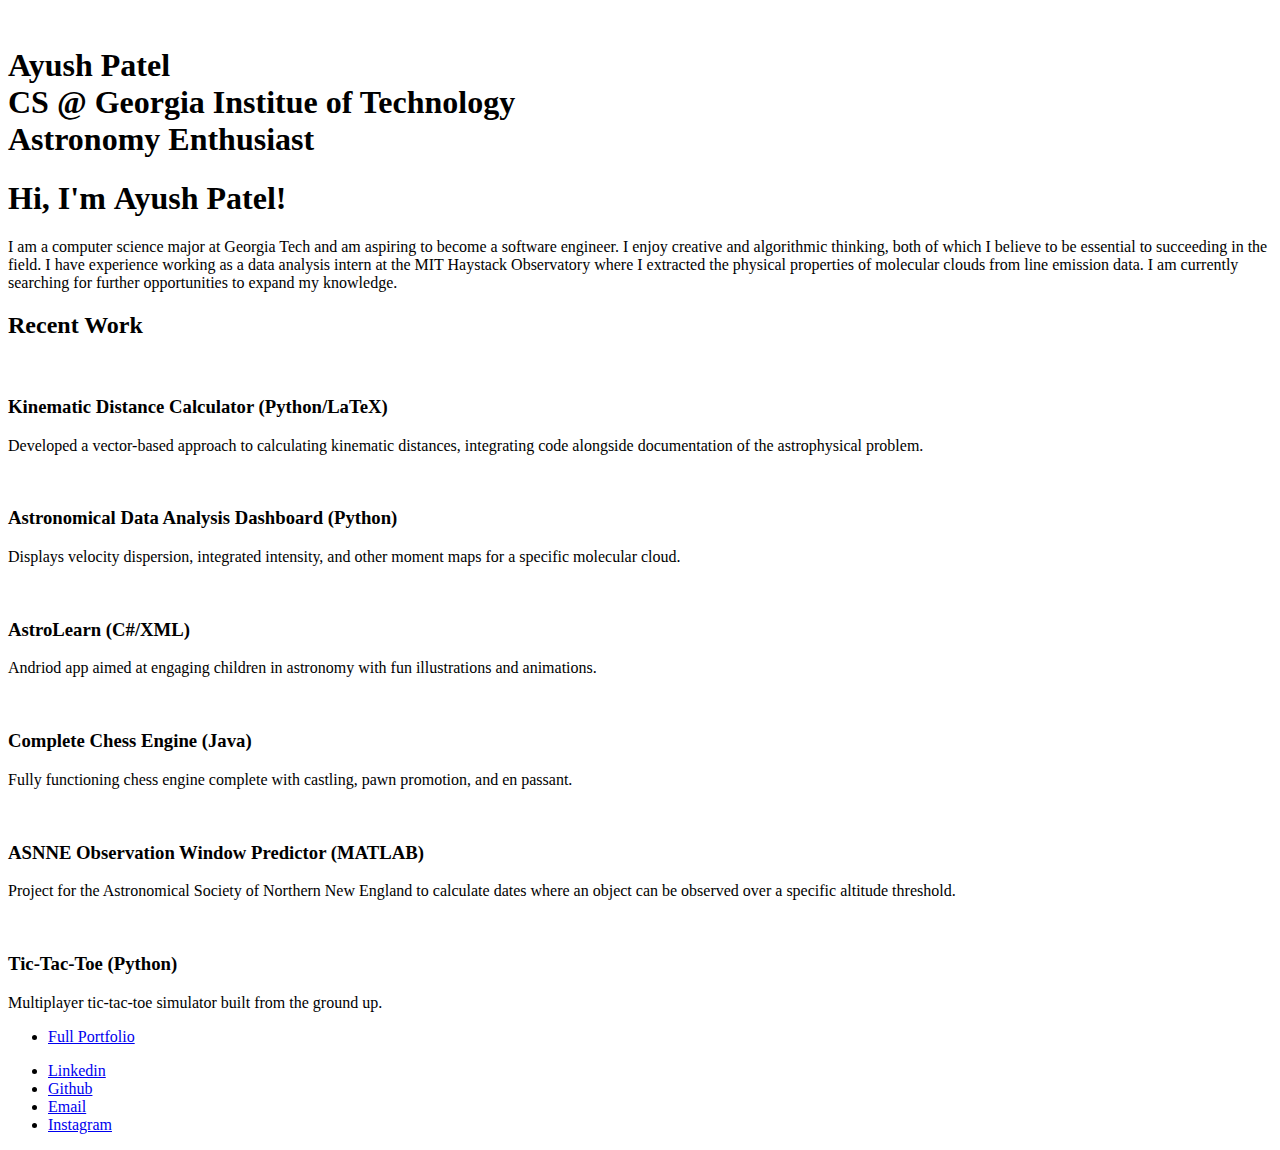
==== index.html @ b8929fd1 "Add files via upload" ====
<!DOCTYPE HTML>
<!--
	Strata by HTML5 UP
	html5up.net | @ajlkn
	Free for personal and commercial use under the CCA 3.0 license (html5up.net/license)
-->
<html>
	<head>
		<title>Ayush Patel</title>
		<meta charset="utf-8" />
		<meta name="viewport" content="width=device-width, initial-scale=1, user-scalable=no" />
		<link rel="stylesheet" href="assets/css/main.css" />
		<link rel="stylesheet" href="assets/css/style.css" />

	</head>
	<body class="is-preload">

		<!-- Header -->
			<header id="header">
				<div class="inner">
					<div id="stars"></div>
					<div id="stars2"></div>
					<div id="stars3"></div>
					<a href="#" class="image headshot"><img src="images/headshot.png" alt="" /></a>
					<h1><strong>Ayush Patel <br />
					CS @ Georgia Institue of Technology<br />
					Astronomy Enthusiast</strong></h1>
				</div>
			</header>

		<!-- Main -->
			<div id="main">

				<!-- One -->
					<section id="one">
						<header class="major">
							<h1>Hi, I'm <strong>Ayush Patel!</strong><br />
						</header>
						<p>I am a computer science major at Georgia Tech and am aspiring to become a software engineer. I enjoy creative and algorithmic thinking, both of which I believe to be essential to succeeding in the field. 
							I have experience working as a data analysis intern at the MIT Haystack Observatory where I extracted the physical properties of molecular clouds from line emission data. I am currently searching for further opportunities to expand my knowledge.</p>
						<!-- <ul class="actions">
							<li><a href="#" class="button">Learn More</a></li>
						</ul> -->
					</section>

				<!-- Two -->
					<section id="two">
						<h2>Recent Work</h2>
						<div class="row">
							<article class="col-6 col-12-xsmall work-item">
								<a href="images/thumbs/KDC.png" class="image r2 thumb"><img src="images/thumbs/KDC.png" alt="" /></a>
								<h3>Kinematic Distance Calculator (Python/LaTeX)</h3>
								<p>Developed a vector-based approach to calculating kinematic distances, integrating code alongside documentation of the astrophysical problem.</p>
							</article>
							<article class="col-6 col-12-xsmall work-item">
								<a href="images/thumbs/LegoApplication.PNG" class="image r2 thumb"><img src="images/thumbs/LegoApplication.PNG" alt="" /></a>
								<h3>Astronomical Data Analysis Dashboard (Python)</h3>
								<p>Displays velocity dispersion, integrated intensity, and other moment maps for a specific molecular cloud. </p>
							</article>
							<article class="col-6 col-12-xsmall work-item">
								<a href="images/thumbs/AppThumb.png" class="image r1 thumb"><img src="images/thumbs/AppThumb.png" alt=""/></a>
								<h3>AstroLearn (C#/XML)</h3>
								<p>Andriod app aimed at engaging children in astronomy with fun illustrations and animations.</p>
							</article>
							<article class="col-6 col-12-xsmall work-item">
								<a href="images/thumbs/ChessThumb.png" class="image r1 thumb"><img src="images/thumbs/ChessThumb.png" alt="" /></a>
								<h3>Complete Chess Engine (Java)</h3>
								<p>Fully functioning chess engine complete with castling, pawn promotion, and en passant.</p>
							</article>
							<article class="col-6 col-12-xsmall work-item">
								<a href="images/thumbs/AASNEThumb.PNG" class="image r3 thumb"><img src="images/thumbs/AASNEThumb.PNG" alt="" /></a>
								<h3>ASNNE Observation Window Predictor (MATLAB)</h3>
								<p>Project for the Astronomical Society of Northern New England to calculate dates where an object can be observed over a specific altitude threshold.</p>
							</article>
							<article class="col-6 col-12-xsmall work-item">
								<a href="images/thumbs/TicTacThumb.PNG" class="image r3 thumb"><img src="images/thumbs/TicTacThumb.PNG" alt="" /></a>
								<h3>Tic-Tac-Toe (Python)</h3>
								<p>Multiplayer tic-tac-toe simulator built from the ground up.</p>
							</article>
						</div>
						<ul class="actions">
							<li><a href="https://github.com/ayushpatel-cs" target="_blank" class="button">Full Portfolio</a></li>
						</ul>
					</section>

				<!-- Three 
					<section id="three">
						<h2>Get In Touch</h2>
						<p>If you would like to connect or have any questions feel free to message me!</p>
						<div class="row">
							<div class="col-8 col-12-small">
								<form method="post" action="#">
									<div class="row gtr-uniform gtr-50">
										<div class="col-6 col-12-xsmall"><input type="text" name="name" id="name" placeholder="Name" /></div>
										<div class="col-6 col-12-xsmall"><input type="email" name="email" id="email" placeholder="Email" /></div>
										<div class="col-12"><textarea name="message" id="message" placeholder="Message" rows="4"></textarea></div>
									</div>
								</form>
								<ul class="actions">
									<li><input type="submit" value="Send Message" /></li>
								</ul>
							</div>
							<div class="col-4 col-12-small">
								<ul class="labeled-icons">
									<li>
										<h3 class="icon solid fa-home"><span class="label">Address</span></h3>
										Nashua, NH<br />
										United States
									</li>
									<li>
										<h3 class="icon solid fa-mobile-alt"><span class="label">Phone</span></h3>
										603-233-9789
									</li>
									<li>
										<h3 class="icon solid fa-envelope"><span class="label">Email</span></h3>
										<a href="#">patelayush@gmail.com</a>
									</li>
								</ul>
							</div>
						</div>
					</section> -->

				<!-- Four -->
				<!--
					<section id="four">
						<h2>Elements</h2>

						<section>
							<h4>Text</h4>
							<p>This is <b>bold</b> and this is <strong>strong</strong>. This is <i>italic</i> and this is <em>emphasized</em>.
							This is <sup>superscript</sup> text and this is <sub>subscript</sub> text.
							This is <u>underlined</u> and this is code: <code>for (;;) { ... }</code>. Finally, <a href="#">this is a link</a>.</p>
							<hr />
							<header>
								<h4>Heading with a Subtitle</h4>
								<p>Lorem ipsum dolor sit amet nullam id egestas urna aliquam</p>
							</header>
							<p>Nunc lacinia ante nunc ac lobortis. Interdum adipiscing gravida odio porttitor sem non mi integer non faucibus ornare mi ut ante amet placerat aliquet. Volutpat eu sed ante lacinia sapien lorem accumsan varius montes viverra nibh in adipiscing blandit tempus accumsan.</p>
							<header>
								<h5>Heading with a Subtitle</h5>
								<p>Lorem ipsum dolor sit amet nullam id egestas urna aliquam</p>
							</header>
							<p>Nunc lacinia ante nunc ac lobortis. Interdum adipiscing gravida odio porttitor sem non mi integer non faucibus ornare mi ut ante amet placerat aliquet. Volutpat eu sed ante lacinia sapien lorem accumsan varius montes viverra nibh in adipiscing blandit tempus accumsan.</p>
							<hr />
							<h2>Heading Level 2</h2>
							<h3>Heading Level 3</h3>
							<h4>Heading Level 4</h4>
							<h5>Heading Level 5</h5>
							<h6>Heading Level 6</h6>
							<hr />
							<h5>Blockquote</h5>
							<blockquote>Fringilla nisl. Donec accumsan interdum nisi, quis tincidunt felis sagittis eget tempus euismod. Vestibulum ante ipsum primis in faucibus vestibulum. Blandit adipiscing eu felis iaculis volutpat ac adipiscing accumsan faucibus. Vestibulum ante ipsum primis in faucibus lorem ipsum dolor sit amet nullam adipiscing eu felis.</blockquote>
							<h5>Preformatted</h5>
							<pre><code>i = 0;

while (!deck.isInOrder()) {
print 'Iteration ' + i;
deck.shuffle();
i++;
}

print 'It took ' + i + ' iterations to sort the deck.';</code></pre>
						</section>

						<section>
							<h4>Lists</h4>
							<div class="row">
								<div class="col-6 col-12-xsmall">
									<h5>Unordered</h5>
									<ul>
										<li>Dolor pulvinar etiam magna etiam.</li>
										<li>Sagittis adipiscing lorem eleifend.</li>
										<li>Felis enim feugiat dolore viverra.</li>
									</ul>
									<h5>Alternate</h5>
									<ul class="alt">
										<li>Dolor pulvinar etiam magna etiam.</li>
										<li>Sagittis adipiscing lorem eleifend.</li>
										<li>Felis enim feugiat dolore viverra.</li>
									</ul>
								</div>
								<div class="col-6 col-12-xsmall">
									<h5>Ordered</h5>
									<ol>
										<li>Dolor pulvinar etiam magna etiam.</li>
										<li>Etiam vel felis at lorem sed viverra.</li>
										<li>Felis enim feugiat dolore viverra.</li>
										<li>Dolor pulvinar etiam magna etiam.</li>
										<li>Etiam vel felis at lorem sed viverra.</li>
										<li>Felis enim feugiat dolore viverra.</li>
									</ol>
									<h5>Icons</h5>
									<ul class="icons">
										<li><a href="#" class="icon brands fa-twitter"><span class="label">Twitter</span></a></li>
										<li><a href="#" class="icon brands fa-facebook-f"><span class="label">Facebook</span></a></li>
										<li><a href="#" class="icon brands fa-instagram"><span class="label">Instagram</span></a></li>
										<li><a href="#" class="icon brands fa-github"><span class="label">Github</span></a></li>
										<li><a href="#" class="icon brands fa-dribbble"><span class="label">Dribbble</span></a></li>
										<li><a href="#" class="icon brands fa-tumblr"><span class="label">Tumblr</span></a></li>
									</ul>
								</div>
							</div>
							<h5>Actions</h5>
							<ul class="actions">
								<li><a href="#" class="button primary">Default</a></li>
								<li><a href="#" class="button">Default</a></li>
							</ul>
							<ul class="actions small">
								<li><a href="#" class="button primary small">Small</a></li>
								<li><a href="#" class="button small">Small</a></li>
							</ul>
							<div class="row">
								<div class="col-6 col-12-small">
									<ul class="actions stacked">
										<li><a href="#" class="button primary">Default</a></li>
										<li><a href="#" class="button">Default</a></li>
									</ul>
								</div>
								<div class="col-6 col-12-small">
									<ul class="actions stacked">
										<li><a href="#" class="button primary small">Small</a></li>
										<li><a href="#" class="button small">Small</a></li>
									</ul>
								</div>
								<div class="col-6 col-12-small">
									<ul class="actions stacked">
										<li><a href="#" class="button primary fit">Default</a></li>
										<li><a href="#" class="button fit">Default</a></li>
									</ul>
								</div>
								<div class="col-6 col-12-small">
									<ul class="actions stacked">
										<li><a href="#" class="button primary small fit">Small</a></li>
										<li><a href="#" class="button small fit">Small</a></li>
									</ul>
								</div>
							</div>
						</section>

						<section>
							<h4>Table</h4>
							<h5>Default</h5>
							<div class="table-wrapper">
								<table>
									<thead>
										<tr>
											<th>Name</th>
											<th>Description</th>
											<th>Price</th>
										</tr>
									</thead>
									<tbody>
										<tr>
											<td>Item One</td>
											<td>Ante turpis integer aliquet porttitor.</td>
											<td>29.99</td>
										</tr>
										<tr>
											<td>Item Two</td>
											<td>Vis ac commodo adipiscing arcu aliquet.</td>
											<td>19.99</td>
										</tr>
										<tr>
											<td>Item Three</td>
											<td> Morbi faucibus arcu accumsan lorem.</td>
											<td>29.99</td>
										</tr>
										<tr>
											<td>Item Four</td>
											<td>Vitae integer tempus condimentum.</td>
											<td>19.99</td>
										</tr>
										<tr>
											<td>Item Five</td>
											<td>Ante turpis integer aliquet porttitor.</td>
											<td>29.99</td>
										</tr>
									</tbody>
									<tfoot>
										<tr>
											<td colspan="2"></td>
											<td>100.00</td>
										</tr>
									</tfoot>
								</table>
							</div>

							<h5>Alternate</h5>
							<div class="table-wrapper">
								<table class="alt">
									<thead>
										<tr>
											<th>Name</th>
											<th>Description</th>
											<th>Price</th>
										</tr>
									</thead>
									<tbody>
										<tr>
											<td>Item One</td>
											<td>Ante turpis integer aliquet porttitor.</td>
											<td>29.99</td>
										</tr>
										<tr>
											<td>Item Two</td>
											<td>Vis ac commodo adipiscing arcu aliquet.</td>
											<td>19.99</td>
										</tr>
										<tr>
											<td>Item Three</td>
											<td> Morbi faucibus arcu accumsan lorem.</td>
											<td>29.99</td>
										</tr>
										<tr>
											<td>Item Four</td>
											<td>Vitae integer tempus condimentum.</td>
											<td>19.99</td>
										</tr>
										<tr>
											<td>Item Five</td>
											<td>Ante turpis integer aliquet porttitor.</td>
											<td>29.99</td>
										</tr>
									</tbody>
									<tfoot>
										<tr>
											<td colspan="2"></td>
											<td>100.00</td>
										</tr>
									</tfoot>
								</table>
							</div>
						</section>

						<section>
							<h4>Buttons</h4>
							<ul class="actions">
								<li><a href="#" class="button primary">Primary</a></li>
								<li><a href="#" class="button">Default</a></li>
							</ul>
							<ul class="actions">
								<li><a href="#" class="button large">Large</a></li>
								<li><a href="#" class="button">Default</a></li>
								<li><a href="#" class="button small">Small</a></li>
							</ul>
							<ul class="actions fit">
								<li><a href="#" class="button primary fit">Fit</a></li>
								<li><a href="#" class="button fit">Fit</a></li>
							</ul>
							<ul class="actions fit small">
								<li><a href="#" class="button primary fit small">Fit + Small</a></li>
								<li><a href="#" class="button fit small">Fit + Small</a></li>
							</ul>
							<ul class="actions">
								<li><a href="#" class="button primary icon solid fa-download">Icon</a></li>
								<li><a href="#" class="button icon solid fa-download">Icon</a></li>
							</ul>
							<ul class="actions">
								<li><span class="button primary disabled">Primary</span></li>
								<li><span class="button disabled">Default</span></li>
							</ul>
						</section>

						<section>
							<h4>Form</h4>
							<form method="post" action="#">
								<div class="row gtr-uniform gtr-50">
									<div class="col-6 col-12-xsmall">
										<input type="text" name="demo-name" id="demo-name" value="" placeholder="Name" />
									</div>
									<div class="col-6 col-12-xsmall">
										<input type="email" name="demo-email" id="demo-email" value="" placeholder="Email" />
									</div>
									<div class="col-12">
										<select name="demo-category" id="demo-category">
											<option value="">- Category -</option>
											<option value="1">Manufacturing</option>
											<option value="1">Shipping</option>
											<option value="1">Administration</option>
											<option value="1">Human Resources</option>
										</select>
									</div>
									<div class="col-4 col-12-small">
										<input type="radio" id="demo-priority-low" name="demo-priority" checked>
										<label for="demo-priority-low">Low Priority</label>
									</div>
									<div class="col-4 col-12-small">
										<input type="radio" id="demo-priority-normal" name="demo-priority">
										<label for="demo-priority-normal">Normal Priority</label>
									</div>
									<div class="col-4 col-12-small">
										<input type="radio" id="demo-priority-high" name="demo-priority">
										<label for="demo-priority-high">High Priority</label>
									</div>
									<div class="col-6 col-12-small">
										<input type="checkbox" id="demo-copy" name="demo-copy">
										<label for="demo-copy">Email me a copy of this message</label>
									</div>
									<div class="col-6 col-12-small">
										<input type="checkbox" id="demo-human" name="demo-human" checked>
										<label for="demo-human">I am a human and not a robot</label>
									</div>
									<div class="col-12">
										<textarea name="demo-message" id="demo-message" placeholder="Enter your message" rows="6"></textarea>
									</div>
									<div class="col-12">
										<ul class="actions">
											<li><input type="submit" value="Send Message" class="primary" /></li>
											<li><input type="reset" value="Reset" /></li>
										</ul>
									</div>
								</div>
							</form>
						</section>

						<section>
							<h4>Image</h4>
							<h5>Fit</h5>
							<div class="box alt">
								<div class="row gtr-50 gtr-uniform">
									<div class="col-12"><span class="image fit"><img src="images/fulls/05.jpg" alt="" /></span></div>
									<div class="col-4"><span class="image fit"><img src="images/thumbs/chessThumb.jpg" alt="" /></span></div>
									<div class="col-4"><span class="image fit"><img src="images/thumbs/02.jpg" alt="" /></span></div>
									<div class="col-4"><span class="image fit"><img src="images/thumbs/03.jpg" alt="" /></span></div>
									<div class="col-4"><span class="image fit"><img src="images/thumbs/04.jpg" alt="" /></span></div>
									<div class="col-4"><span class="image fit"><img src="images/thumbs/05.jpg" alt="" /></span></div>
									<div class="col-4"><span class="image fit"><img src="images/thumbs/06.jpg" alt="" /></span></div>
									<div class="col-4"><span class="image fit"><img src="images/thumbs/03.jpg" alt="" /></span></div>
									<div class="col-4"><span class="image fit"><img src="images/thumbs/02.jpg" alt="" /></span></div>
									<div class="col-4"><span class="image fit"><img src="images/thumbs/chessThumb.jpg" alt="" /></span></div>
								</div>
							</div>
							<h5>Left &amp; Right</h5>
							<p><span class="image left"><img src="images/headshot.jpg" alt="" /></span>Fringilla nisl. Donec accumsan interdum nisi, quis tincidunt felis sagittis eget. tempus euismod. Vestibulum ante ipsum primis in faucibus vestibulum. Blandit adipiscing eu felis iaculis volutpat ac adipiscing accumsan eu faucibus. Integer ac pellentesque praesent tincidunt felis sagittis eget. tempus euismod. Vestibulum ante ipsum primis in faucibus vestibulum. Blandit adipiscing eu felis iaculis volutpat ac adipiscing accumsan eu faucibus. Integer ac pellentesque praesent. Donec accumsan interdum nisi, quis tincidunt felis sagittis eget. tempus euismod. Vestibulum ante ipsum primis in faucibus vestibulum. Blandit adipiscing eu felis iaculis volutpat ac adipiscing accumsan eu faucibus. Integer ac pellentesque praesent tincidunt felis sagittis eget. tempus euismod. Vestibulum ante ipsum primis in faucibus vestibulum. Blandit adipiscing eu felis iaculis volutpat ac adipiscing accumsan eu faucibus. Integer ac pellentesque praesent.</p>
							<p><span class="image right"><img src="images/headshot.jpg" alt="" /></span>Fringilla nisl. Donec accumsan interdum nisi, quis tincidunt felis sagittis eget. tempus euismod. Vestibulum ante ipsum primis in faucibus vestibulum. Blandit adipiscing eu felis iaculis volutpat ac adipiscing accumsan eu faucibus. Integer ac pellentesque praesent tincidunt felis sagittis eget. tempus euismod. Vestibulum ante ipsum primis in faucibus vestibulum. Blandit adipiscing eu felis iaculis volutpat ac adipiscing accumsan eu faucibus. Integer ac pellentesque praesent. Donec accumsan interdum nisi, quis tincidunt felis sagittis eget. tempus euismod. Vestibulum ante ipsum primis in faucibus vestibulum. Blandit adipiscing eu felis iaculis volutpat ac adipiscing accumsan eu faucibus. Integer ac pellentesque praesent tincidunt felis sagittis eget. tempus euismod. Vestibulum ante ipsum primis in faucibus vestibulum. Blandit adipiscing eu felis iaculis volutpat ac adipiscing accumsan eu faucibus. Integer ac pellentesque praesent.</p>
						</section>

					</section>
				-->

			</div>

		<!-- Footer -->
			<footer id="footer">
				<div class="inner">
					<ul class="icons">
						<li><a href="https://www.linkedin.com/in/ayush-patel-4647b31b5/" target="_blank" class="icon brands fa-linkedin"><span class="label">Linkedin</span></a></li>
						<li><a href="https://github.com/ayushpatel-cs" target="_blank" class="icon brands fa-github"><span class="label">Github</span></a></li>
						<li><a href="mailto: ayushpatel@gatech.edu"SendEmail class="icon solid fa-envelope"><span class="label">Email</span></a></li>
						<li><a href="https://www.instagram.com/ayushp802/?hl=en" target="_blank" class="icon brands fa-instagram"><span class="label">Instagram</span></a></li>

					</ul>
					<!--<ul class="copyright">
						<li>&copy; Untitled</li><li>Design: <a href="http://html5up.net">HTML5 UP</a></li>
					</ul>-->
				</div>
			</footer>

		<!-- Scripts -->
			<script src="assets/js/jquery.min.js"></script>
			<script src="assets/js/jquery.poptrox.min.js"></script>
			<script src="assets/js/browser.min.js"></script>
			<script src="assets/js/breakpoints.min.js"></script>
			<script src="assets/js/util.js"></script>
			<script src="assets/js/main.js"></script>

	</body>
</html>
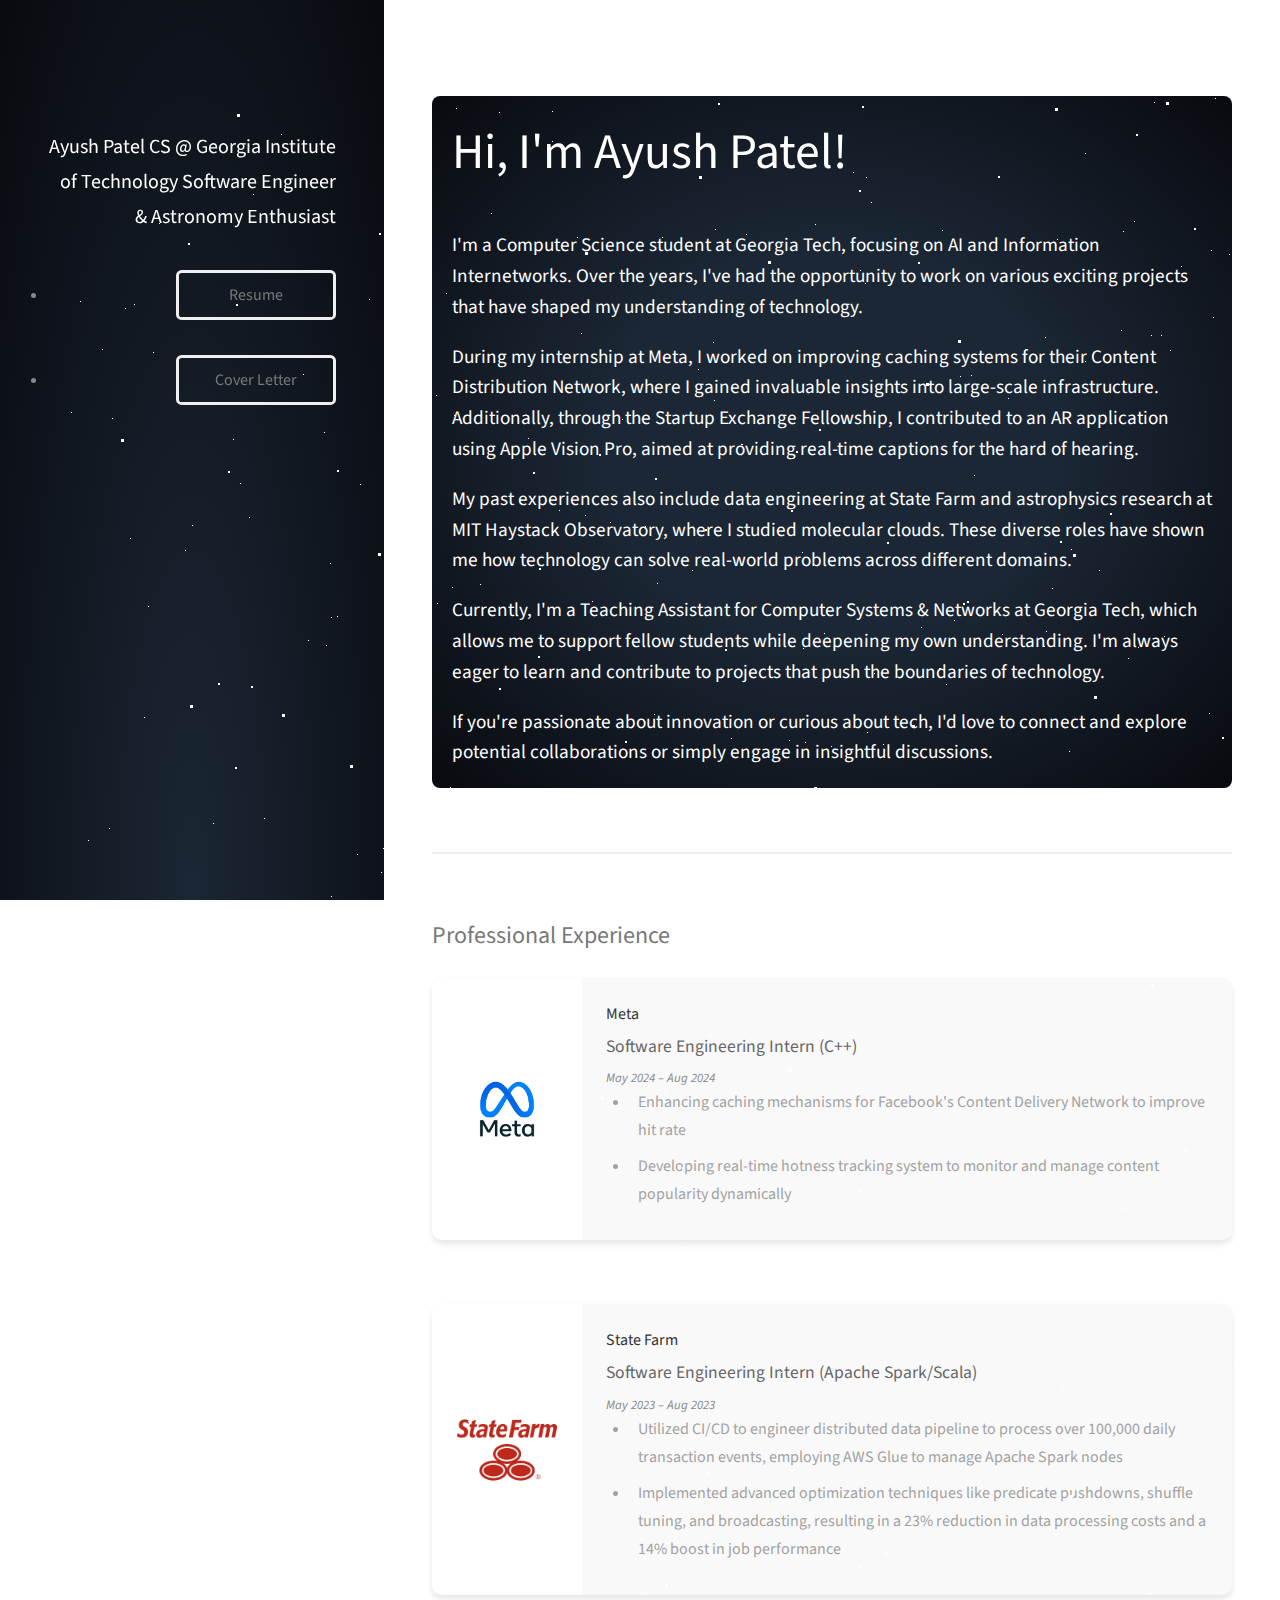
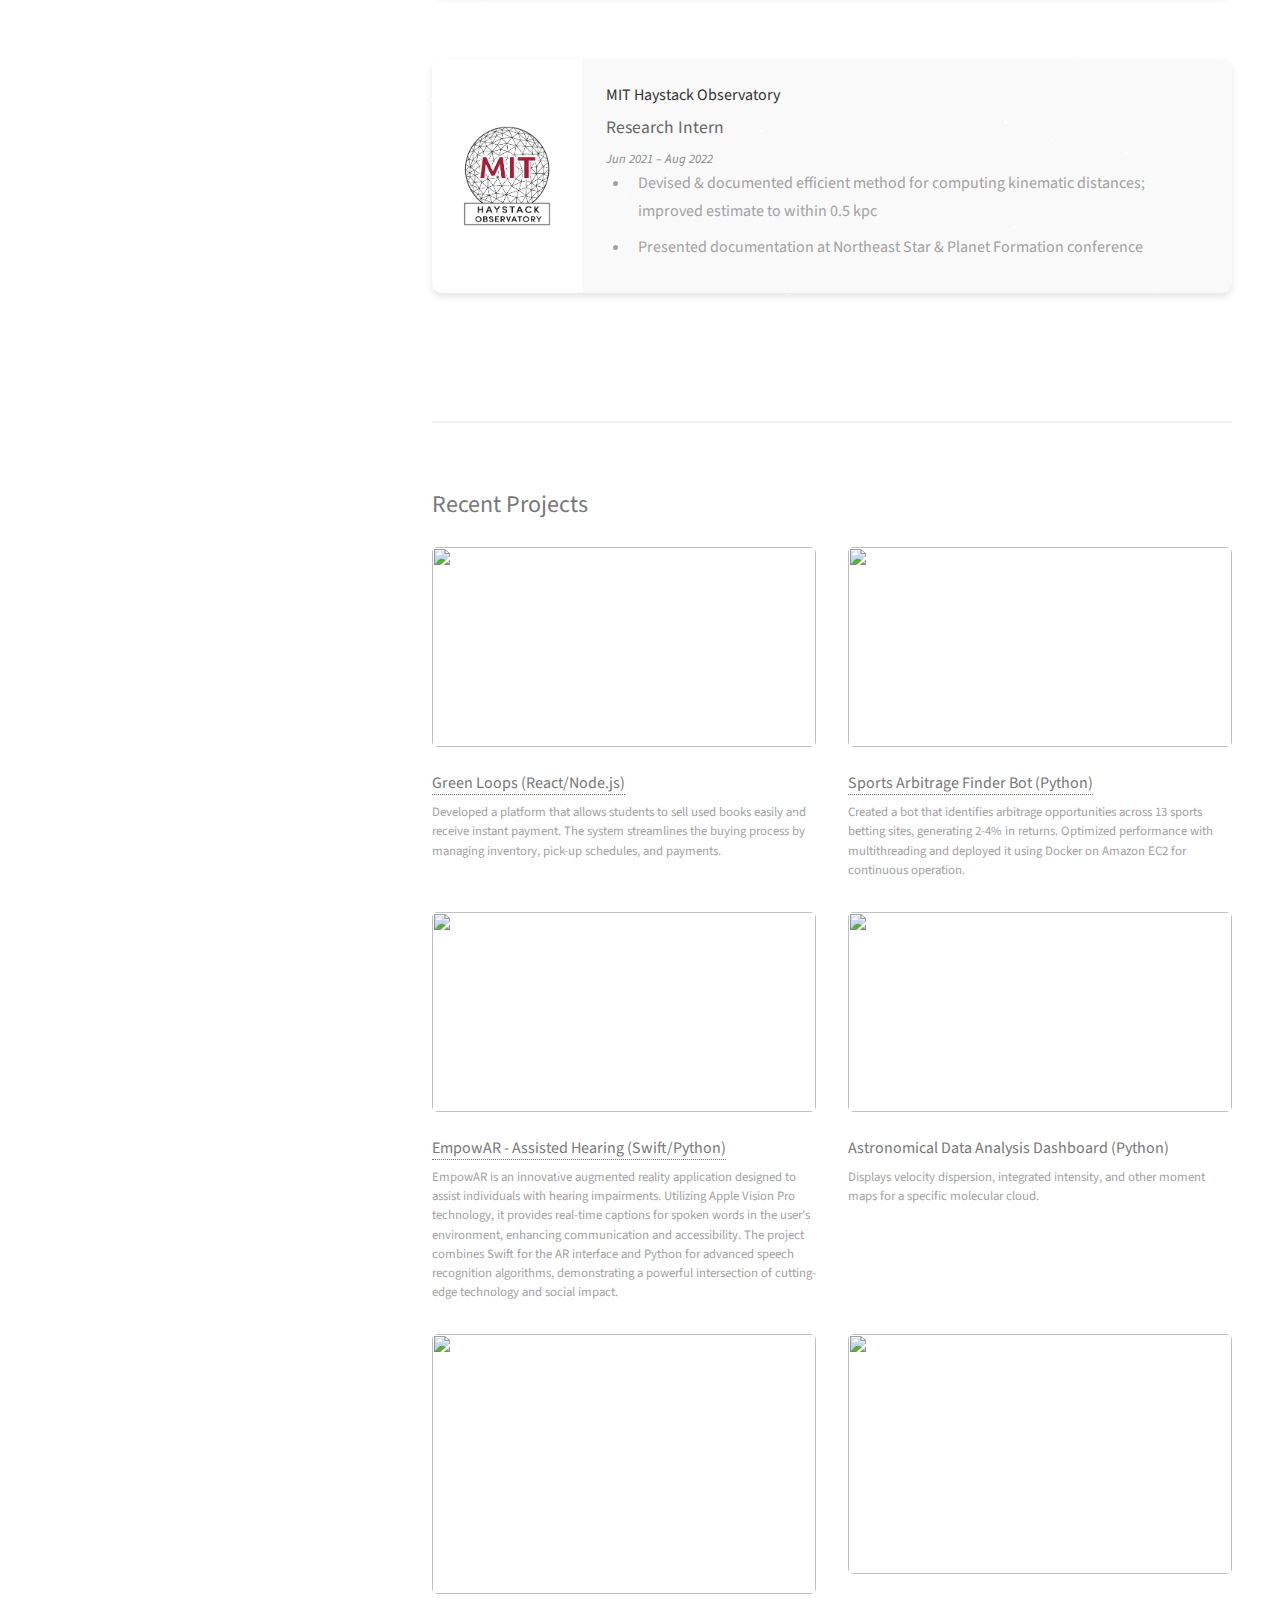
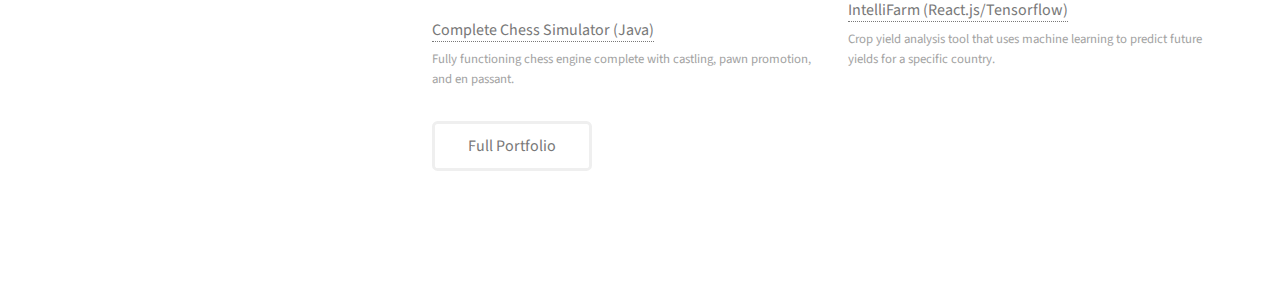
==== commit 17ab0dcc: "final commit" ====
--- a/index.html
+++ b/index.html
@@ -1,468 +1,553 @@
-<!DOCTYPE HTML>
-<!--
-	Strata by HTML5 UP
-	html5up.net | @ajlkn
-	Free for personal and commercial use under the CCA 3.0 license (html5up.net/license)
--->
-<html>
-	<head>
-		<title>Ayush Patel</title>
-		<meta charset="utf-8" />
-		<meta name="viewport" content="width=device-width, initial-scale=1, user-scalable=no" />
-		<link rel="stylesheet" href="assets/css/main.css" />
-		<link rel="stylesheet" href="assets/css/style.css" />
-
-	</head>
-	<body class="is-preload">
-
-		<!-- Header -->
-			<header id="header">
-				<div class="inner">
-					<div id="stars"></div>
-					<div id="stars2"></div>
-					<div id="stars3"></div>
-					<a href="#" class="image headshot"><img src="images/headshot.png" alt="" /></a>
-					<h1><strong>Ayush Patel <br />
-					CS @ Georgia Institue of Technology<br />
-					Astronomy Enthusiast</strong></h1>
-				</div>
-			</header>
-
-		<!-- Main -->
-			<div id="main">
-
-				<!-- One -->
-					<section id="one">
-						<header class="major">
-							<h1>Hi, I'm <strong>Ayush Patel!</strong><br />
-						</header>
-						<p>I am a computer science major at Georgia Tech and am aspiring to become a software engineer. I enjoy creative and algorithmic thinking, both of which I believe to be essential to succeeding in the field. 
-							I have experience working as a data analysis intern at the MIT Haystack Observatory where I extracted the physical properties of molecular clouds from line emission data. I am currently searching for further opportunities to expand my knowledge.</p>
-						<!-- <ul class="actions">
-							<li><a href="#" class="button">Learn More</a></li>
-						</ul> -->
-					</section>
-
-				<!-- Two -->
-					<section id="two">
-						<h2>Recent Work</h2>
-						<div class="row">
-							<article class="col-6 col-12-xsmall work-item">
-								<a href="images/thumbs/KDC.png" class="image r2 thumb"><img src="images/thumbs/KDC.png" alt="" /></a>
-								<h3>Kinematic Distance Calculator (Python/LaTeX)</h3>
-								<p>Developed a vector-based approach to calculating kinematic distances, integrating code alongside documentation of the astrophysical problem.</p>
-							</article>
-							<article class="col-6 col-12-xsmall work-item">
-								<a href="images/thumbs/LegoApplication.PNG" class="image r2 thumb"><img src="images/thumbs/LegoApplication.PNG" alt="" /></a>
-								<h3>Astronomical Data Analysis Dashboard (Python)</h3>
-								<p>Displays velocity dispersion, integrated intensity, and other moment maps for a specific molecular cloud. </p>
-							</article>
-							<article class="col-6 col-12-xsmall work-item">
-								<a href="images/thumbs/AppThumb.png" class="image r1 thumb"><img src="images/thumbs/AppThumb.png" alt=""/></a>
-								<h3>AstroLearn (C#/XML)</h3>
-								<p>Andriod app aimed at engaging children in astronomy with fun illustrations and animations.</p>
-							</article>
-							<article class="col-6 col-12-xsmall work-item">
-								<a href="images/thumbs/ChessThumb.png" class="image r1 thumb"><img src="images/thumbs/ChessThumb.png" alt="" /></a>
-								<h3>Complete Chess Engine (Java)</h3>
-								<p>Fully functioning chess engine complete with castling, pawn promotion, and en passant.</p>
-							</article>
-							<article class="col-6 col-12-xsmall work-item">
-								<a href="images/thumbs/AASNEThumb.PNG" class="image r3 thumb"><img src="images/thumbs/AASNEThumb.PNG" alt="" /></a>
-								<h3>ASNNE Observation Window Predictor (MATLAB)</h3>
-								<p>Project for the Astronomical Society of Northern New England to calculate dates where an object can be observed over a specific altitude threshold.</p>
-							</article>
-							<article class="col-6 col-12-xsmall work-item">
-								<a href="images/thumbs/TicTacThumb.PNG" class="image r3 thumb"><img src="images/thumbs/TicTacThumb.PNG" alt="" /></a>
-								<h3>Tic-Tac-Toe (Python)</h3>
-								<p>Multiplayer tic-tac-toe simulator built from the ground up.</p>
-							</article>
-						</div>
-						<ul class="actions">
-							<li><a href="https://github.com/ayushpatel-cs" target="_blank" class="button">Full Portfolio</a></li>
-						</ul>
-					</section>
-
-				<!-- Three 
-					<section id="three">
-						<h2>Get In Touch</h2>
-						<p>If you would like to connect or have any questions feel free to message me!</p>
-						<div class="row">
-							<div class="col-8 col-12-small">
-								<form method="post" action="#">
-									<div class="row gtr-uniform gtr-50">
-										<div class="col-6 col-12-xsmall"><input type="text" name="name" id="name" placeholder="Name" /></div>
-										<div class="col-6 col-12-xsmall"><input type="email" name="email" id="email" placeholder="Email" /></div>
-										<div class="col-12"><textarea name="message" id="message" placeholder="Message" rows="4"></textarea></div>
-									</div>
-								</form>
-								<ul class="actions">
-									<li><input type="submit" value="Send Message" /></li>
-								</ul>
-							</div>
-							<div class="col-4 col-12-small">
-								<ul class="labeled-icons">
-									<li>
-										<h3 class="icon solid fa-home"><span class="label">Address</span></h3>
-										Nashua, NH<br />
-										United States
-									</li>
-									<li>
-										<h3 class="icon solid fa-mobile-alt"><span class="label">Phone</span></h3>
-										603-233-9789
-									</li>
-									<li>
-										<h3 class="icon solid fa-envelope"><span class="label">Email</span></h3>
-										<a href="#">patelayush@gmail.com</a>
-									</li>
-								</ul>
-							</div>
-						</div>
-					</section> -->
-
-				<!-- Four -->
-				<!--
-					<section id="four">
-						<h2>Elements</h2>
-
-						<section>
-							<h4>Text</h4>
-							<p>This is <b>bold</b> and this is <strong>strong</strong>. This is <i>italic</i> and this is <em>emphasized</em>.
-							This is <sup>superscript</sup> text and this is <sub>subscript</sub> text.
-							This is <u>underlined</u> and this is code: <code>for (;;) { ... }</code>. Finally, <a href="#">this is a link</a>.</p>
-							<hr />
-							<header>
-								<h4>Heading with a Subtitle</h4>
-								<p>Lorem ipsum dolor sit amet nullam id egestas urna aliquam</p>
-							</header>
-							<p>Nunc lacinia ante nunc ac lobortis. Interdum adipiscing gravida odio porttitor sem non mi integer non faucibus ornare mi ut ante amet placerat aliquet. Volutpat eu sed ante lacinia sapien lorem accumsan varius montes viverra nibh in adipiscing blandit tempus accumsan.</p>
-							<header>
-								<h5>Heading with a Subtitle</h5>
-								<p>Lorem ipsum dolor sit amet nullam id egestas urna aliquam</p>
-							</header>
-							<p>Nunc lacinia ante nunc ac lobortis. Interdum adipiscing gravida odio porttitor sem non mi integer non faucibus ornare mi ut ante amet placerat aliquet. Volutpat eu sed ante lacinia sapien lorem accumsan varius montes viverra nibh in adipiscing blandit tempus accumsan.</p>
-							<hr />
-							<h2>Heading Level 2</h2>
-							<h3>Heading Level 3</h3>
-							<h4>Heading Level 4</h4>
-							<h5>Heading Level 5</h5>
-							<h6>Heading Level 6</h6>
-							<hr />
-							<h5>Blockquote</h5>
-							<blockquote>Fringilla nisl. Donec accumsan interdum nisi, quis tincidunt felis sagittis eget tempus euismod. Vestibulum ante ipsum primis in faucibus vestibulum. Blandit adipiscing eu felis iaculis volutpat ac adipiscing accumsan faucibus. Vestibulum ante ipsum primis in faucibus lorem ipsum dolor sit amet nullam adipiscing eu felis.</blockquote>
-							<h5>Preformatted</h5>
-							<pre><code>i = 0;
-
-while (!deck.isInOrder()) {
-print 'Iteration ' + i;
-deck.shuffle();
-i++;
-}
-
-print 'It took ' + i + ' iterations to sort the deck.';</code></pre>
-						</section>
-
-						<section>
-							<h4>Lists</h4>
-							<div class="row">
-								<div class="col-6 col-12-xsmall">
-									<h5>Unordered</h5>
-									<ul>
-										<li>Dolor pulvinar etiam magna etiam.</li>
-										<li>Sagittis adipiscing lorem eleifend.</li>
-										<li>Felis enim feugiat dolore viverra.</li>
-									</ul>
-									<h5>Alternate</h5>
-									<ul class="alt">
-										<li>Dolor pulvinar etiam magna etiam.</li>
-										<li>Sagittis adipiscing lorem eleifend.</li>
-										<li>Felis enim feugiat dolore viverra.</li>
-									</ul>
-								</div>
-								<div class="col-6 col-12-xsmall">
-									<h5>Ordered</h5>
-									<ol>
-										<li>Dolor pulvinar etiam magna etiam.</li>
-										<li>Etiam vel felis at lorem sed viverra.</li>
-										<li>Felis enim feugiat dolore viverra.</li>
-										<li>Dolor pulvinar etiam magna etiam.</li>
-										<li>Etiam vel felis at lorem sed viverra.</li>
-										<li>Felis enim feugiat dolore viverra.</li>
-									</ol>
-									<h5>Icons</h5>
-									<ul class="icons">
-										<li><a href="#" class="icon brands fa-twitter"><span class="label">Twitter</span></a></li>
-										<li><a href="#" class="icon brands fa-facebook-f"><span class="label">Facebook</span></a></li>
-										<li><a href="#" class="icon brands fa-instagram"><span class="label">Instagram</span></a></li>
-										<li><a href="#" class="icon brands fa-github"><span class="label">Github</span></a></li>
-										<li><a href="#" class="icon brands fa-dribbble"><span class="label">Dribbble</span></a></li>
-										<li><a href="#" class="icon brands fa-tumblr"><span class="label">Tumblr</span></a></li>
-									</ul>
-								</div>
-							</div>
-							<h5>Actions</h5>
-							<ul class="actions">
-								<li><a href="#" class="button primary">Default</a></li>
-								<li><a href="#" class="button">Default</a></li>
-							</ul>
-							<ul class="actions small">
-								<li><a href="#" class="button primary small">Small</a></li>
-								<li><a href="#" class="button small">Small</a></li>
-							</ul>
-							<div class="row">
-								<div class="col-6 col-12-small">
-									<ul class="actions stacked">
-										<li><a href="#" class="button primary">Default</a></li>
-										<li><a href="#" class="button">Default</a></li>
-									</ul>
-								</div>
-								<div class="col-6 col-12-small">
-									<ul class="actions stacked">
-										<li><a href="#" class="button primary small">Small</a></li>
-										<li><a href="#" class="button small">Small</a></li>
-									</ul>
-								</div>
-								<div class="col-6 col-12-small">
-									<ul class="actions stacked">
-										<li><a href="#" class="button primary fit">Default</a></li>
-										<li><a href="#" class="button fit">Default</a></li>
-									</ul>
-								</div>
-								<div class="col-6 col-12-small">
-									<ul class="actions stacked">
-										<li><a href="#" class="button primary small fit">Small</a></li>
-										<li><a href="#" class="button small fit">Small</a></li>
-									</ul>
-								</div>
-							</div>
-						</section>
-
-						<section>
-							<h4>Table</h4>
-							<h5>Default</h5>
-							<div class="table-wrapper">
-								<table>
-									<thead>
-										<tr>
-											<th>Name</th>
-											<th>Description</th>
-											<th>Price</th>
-										</tr>
-									</thead>
-									<tbody>
-										<tr>
-											<td>Item One</td>
-											<td>Ante turpis integer aliquet porttitor.</td>
-											<td>29.99</td>
-										</tr>
-										<tr>
-											<td>Item Two</td>
-											<td>Vis ac commodo adipiscing arcu aliquet.</td>
-											<td>19.99</td>
-										</tr>
-										<tr>
-											<td>Item Three</td>
-											<td> Morbi faucibus arcu accumsan lorem.</td>
-											<td>29.99</td>
-										</tr>
-										<tr>
-											<td>Item Four</td>
-											<td>Vitae integer tempus condimentum.</td>
-											<td>19.99</td>
-										</tr>
-										<tr>
-											<td>Item Five</td>
-											<td>Ante turpis integer aliquet porttitor.</td>
-											<td>29.99</td>
-										</tr>
-									</tbody>
-									<tfoot>
-										<tr>
-											<td colspan="2"></td>
-											<td>100.00</td>
-										</tr>
-									</tfoot>
-								</table>
-							</div>
-
-							<h5>Alternate</h5>
-							<div class="table-wrapper">
-								<table class="alt">
-									<thead>
-										<tr>
-											<th>Name</th>
-											<th>Description</th>
-											<th>Price</th>
-										</tr>
-									</thead>
-									<tbody>
-										<tr>
-											<td>Item One</td>
-											<td>Ante turpis integer aliquet porttitor.</td>
-											<td>29.99</td>
-										</tr>
-										<tr>
-											<td>Item Two</td>
-											<td>Vis ac commodo adipiscing arcu aliquet.</td>
-											<td>19.99</td>
-										</tr>
-										<tr>
-											<td>Item Three</td>
-											<td> Morbi faucibus arcu accumsan lorem.</td>
-											<td>29.99</td>
-										</tr>
-										<tr>
-											<td>Item Four</td>
-											<td>Vitae integer tempus condimentum.</td>
-											<td>19.99</td>
-										</tr>
-										<tr>
-											<td>Item Five</td>
-											<td>Ante turpis integer aliquet porttitor.</td>
-											<td>29.99</td>
-										</tr>
-									</tbody>
-									<tfoot>
-										<tr>
-											<td colspan="2"></td>
-											<td>100.00</td>
-										</tr>
-									</tfoot>
-								</table>
-							</div>
-						</section>
-
-						<section>
-							<h4>Buttons</h4>
-							<ul class="actions">
-								<li><a href="#" class="button primary">Primary</a></li>
-								<li><a href="#" class="button">Default</a></li>
-							</ul>
-							<ul class="actions">
-								<li><a href="#" class="button large">Large</a></li>
-								<li><a href="#" class="button">Default</a></li>
-								<li><a href="#" class="button small">Small</a></li>
-							</ul>
-							<ul class="actions fit">
-								<li><a href="#" class="button primary fit">Fit</a></li>
-								<li><a href="#" class="button fit">Fit</a></li>
-							</ul>
-							<ul class="actions fit small">
-								<li><a href="#" class="button primary fit small">Fit + Small</a></li>
-								<li><a href="#" class="button fit small">Fit + Small</a></li>
-							</ul>
-							<ul class="actions">
-								<li><a href="#" class="button primary icon solid fa-download">Icon</a></li>
-								<li><a href="#" class="button icon solid fa-download">Icon</a></li>
-							</ul>
-							<ul class="actions">
-								<li><span class="button primary disabled">Primary</span></li>
-								<li><span class="button disabled">Default</span></li>
-							</ul>
-						</section>
-
-						<section>
-							<h4>Form</h4>
-							<form method="post" action="#">
-								<div class="row gtr-uniform gtr-50">
-									<div class="col-6 col-12-xsmall">
-										<input type="text" name="demo-name" id="demo-name" value="" placeholder="Name" />
-									</div>
-									<div class="col-6 col-12-xsmall">
-										<input type="email" name="demo-email" id="demo-email" value="" placeholder="Email" />
-									</div>
-									<div class="col-12">
-										<select name="demo-category" id="demo-category">
-											<option value="">- Category -</option>
-											<option value="1">Manufacturing</option>
-											<option value="1">Shipping</option>
-											<option value="1">Administration</option>
-											<option value="1">Human Resources</option>
-										</select>
-									</div>
-									<div class="col-4 col-12-small">
-										<input type="radio" id="demo-priority-low" name="demo-priority" checked>
-										<label for="demo-priority-low">Low Priority</label>
-									</div>
-									<div class="col-4 col-12-small">
-										<input type="radio" id="demo-priority-normal" name="demo-priority">
-										<label for="demo-priority-normal">Normal Priority</label>
-									</div>
-									<div class="col-4 col-12-small">
-										<input type="radio" id="demo-priority-high" name="demo-priority">
-										<label for="demo-priority-high">High Priority</label>
-									</div>
-									<div class="col-6 col-12-small">
-										<input type="checkbox" id="demo-copy" name="demo-copy">
-										<label for="demo-copy">Email me a copy of this message</label>
-									</div>
-									<div class="col-6 col-12-small">
-										<input type="checkbox" id="demo-human" name="demo-human" checked>
-										<label for="demo-human">I am a human and not a robot</label>
-									</div>
-									<div class="col-12">
-										<textarea name="demo-message" id="demo-message" placeholder="Enter your message" rows="6"></textarea>
-									</div>
-									<div class="col-12">
-										<ul class="actions">
-											<li><input type="submit" value="Send Message" class="primary" /></li>
-											<li><input type="reset" value="Reset" /></li>
-										</ul>
-									</div>
-								</div>
-							</form>
-						</section>
-
-						<section>
-							<h4>Image</h4>
-							<h5>Fit</h5>
-							<div class="box alt">
-								<div class="row gtr-50 gtr-uniform">
-									<div class="col-12"><span class="image fit"><img src="images/fulls/05.jpg" alt="" /></span></div>
-									<div class="col-4"><span class="image fit"><img src="images/thumbs/chessThumb.jpg" alt="" /></span></div>
-									<div class="col-4"><span class="image fit"><img src="images/thumbs/02.jpg" alt="" /></span></div>
-									<div class="col-4"><span class="image fit"><img src="images/thumbs/03.jpg" alt="" /></span></div>
-									<div class="col-4"><span class="image fit"><img src="images/thumbs/04.jpg" alt="" /></span></div>
-									<div class="col-4"><span class="image fit"><img src="images/thumbs/05.jpg" alt="" /></span></div>
-									<div class="col-4"><span class="image fit"><img src="images/thumbs/06.jpg" alt="" /></span></div>
-									<div class="col-4"><span class="image fit"><img src="images/thumbs/03.jpg" alt="" /></span></div>
-									<div class="col-4"><span class="image fit"><img src="images/thumbs/02.jpg" alt="" /></span></div>
-									<div class="col-4"><span class="image fit"><img src="images/thumbs/chessThumb.jpg" alt="" /></span></div>
-								</div>
-							</div>
-							<h5>Left &amp; Right</h5>
-							<p><span class="image left"><img src="images/headshot.jpg" alt="" /></span>Fringilla nisl. Donec accumsan interdum nisi, quis tincidunt felis sagittis eget. tempus euismod. Vestibulum ante ipsum primis in faucibus vestibulum. Blandit adipiscing eu felis iaculis volutpat ac adipiscing accumsan eu faucibus. Integer ac pellentesque praesent tincidunt felis sagittis eget. tempus euismod. Vestibulum ante ipsum primis in faucibus vestibulum. Blandit adipiscing eu felis iaculis volutpat ac adipiscing accumsan eu faucibus. Integer ac pellentesque praesent. Donec accumsan interdum nisi, quis tincidunt felis sagittis eget. tempus euismod. Vestibulum ante ipsum primis in faucibus vestibulum. Blandit adipiscing eu felis iaculis volutpat ac adipiscing accumsan eu faucibus. Integer ac pellentesque praesent tincidunt felis sagittis eget. tempus euismod. Vestibulum ante ipsum primis in faucibus vestibulum. Blandit adipiscing eu felis iaculis volutpat ac adipiscing accumsan eu faucibus. Integer ac pellentesque praesent.</p>
-							<p><span class="image right"><img src="images/headshot.jpg" alt="" /></span>Fringilla nisl. Donec accumsan interdum nisi, quis tincidunt felis sagittis eget. tempus euismod. Vestibulum ante ipsum primis in faucibus vestibulum. Blandit adipiscing eu felis iaculis volutpat ac adipiscing accumsan eu faucibus. Integer ac pellentesque praesent tincidunt felis sagittis eget. tempus euismod. Vestibulum ante ipsum primis in faucibus vestibulum. Blandit adipiscing eu felis iaculis volutpat ac adipiscing accumsan eu faucibus. Integer ac pellentesque praesent. Donec accumsan interdum nisi, quis tincidunt felis sagittis eget. tempus euismod. Vestibulum ante ipsum primis in faucibus vestibulum. Blandit adipiscing eu felis iaculis volutpat ac adipiscing accumsan eu faucibus. Integer ac pellentesque praesent tincidunt felis sagittis eget. tempus euismod. Vestibulum ante ipsum primis in faucibus vestibulum. Blandit adipiscing eu felis iaculis volutpat ac adipiscing accumsan eu faucibus. Integer ac pellentesque praesent.</p>
-						</section>
-
-					</section>
-				-->
-
-			</div>
-
-		<!-- Footer -->
-			<footer id="footer">
-				<div class="inner">
-					<ul class="icons">
-						<li><a href="https://www.linkedin.com/in/ayush-patel-4647b31b5/" target="_blank" class="icon brands fa-linkedin"><span class="label">Linkedin</span></a></li>
-						<li><a href="https://github.com/ayushpatel-cs" target="_blank" class="icon brands fa-github"><span class="label">Github</span></a></li>
-						<li><a href="mailto: ayushpatel@gatech.edu"SendEmail class="icon solid fa-envelope"><span class="label">Email</span></a></li>
-						<li><a href="https://www.instagram.com/ayushp802/?hl=en" target="_blank" class="icon brands fa-instagram"><span class="label">Instagram</span></a></li>
-
-					</ul>
-					<!--<ul class="copyright">
-						<li>&copy; Untitled</li><li>Design: <a href="http://html5up.net">HTML5 UP</a></li>
-					</ul>-->
-				</div>
-			</footer>
-
-		<!-- Scripts -->
-			<script src="assets/js/jquery.min.js"></script>
-			<script src="assets/js/jquery.poptrox.min.js"></script>
-			<script src="assets/js/browser.min.js"></script>
-			<script src="assets/js/breakpoints.min.js"></script>
-			<script src="assets/js/util.js"></script>
-			<script src="assets/js/main.js"></script>
-
-	</body>
+<!DOCTYPE HTML>
+<!--
+	Strata by HTML5 UP
+	html5up.net | @ajlkn
+	Free for personal and commercial use under the CCA 3.0 license (html5up.net/license)
+-->
+<html>
+	<head>
+		<title>Ayush Patel</title>
+		<meta charset="utf-8" />
+		<meta name="viewport" content="width=device-width, initial-scale=1, user-scalable=no" />
+		<link rel="stylesheet" href="assets/css/main.css" />
+		<link rel="stylesheet" href="assets/css/style.css" />
+
+	</head>
+	<body class="is-preload">
+
+		<!-- Header -->
+			<header id="header">
+				<div class="inner">
+					<div id="stars"></div>
+					<div id="stars2"></div>
+					<div id="stars3"></div>
+					<a href="#" class="image headshot"><img src="images/headshot.png" alt="" /></a>
+					<h1><strong>Ayush Patel <br />
+					CS @ Georgia Institute of Technology					<br />
+					Software Engineer & Astronomy Enthusiast</strong></h1>
+					<h1 style="color: transparent; size: 0.0001px;">.</h1>
+					<li><a href="https://drive.google.com/file/d/1iv1s5dddFTXPOcYBxmI_UioBcGfDylPX/view?usp=sharing" target="_blank" class="button">Resume</a></li>
+					<h1 style="color: transparent; size: 0.0001px;">.</h1>
+
+					<li><a href="https://drive.google.com/file/d/1ffsVQPRfQ2B0eMGz74f80IuyiQllCyoS/view?usp=sharing" target="_blank" class="button">Cover Letter</a></li>
+				</div>
+			</header>
+
+		<!-- Main -->
+			<div id="main">
+
+				<!-- One -->
+					<section id="one" >
+						
+							<div style="background: radial-gradient(ellipse at center, #1b2735 0%, #1b2735 40%, #090a0f 100%); color: #ffffff; padding: 20px; border-radius: 8px; font-size: 1.2em; line-height: 1.6;">
+								<h2 style="font-size: 3.1rem; color: #ffffff; margin-bottom: 40px;">Hi, I'm Ayush Patel!</h2>
+								<p style="margin-bottom: 1em;">
+									I'm a Computer Science student at Georgia Tech, focusing on AI and Information Internetworks. Over the years, I've had the opportunity to work on various exciting projects that have shaped my understanding of technology.
+								</p>
+								<p style="margin-bottom: 1em;">
+									During my internship at Meta, I worked on improving caching systems for their Content Distribution Network, where I gained invaluable insights into large-scale infrastructure. Additionally, through the Startup Exchange Fellowship, I contributed to an AR application using Apple Vision Pro, aimed at providing real-time captions for the hard of hearing.
+								</p>
+								<p style="margin-bottom: 1em;">
+									My past experiences also include data engineering at State Farm and astrophysics research at MIT Haystack Observatory, where I studied molecular clouds. These diverse roles have shown me how technology can solve real-world problems across different domains.
+								</p>
+								<p style="margin-bottom: 1em;">
+									Currently, I'm a Teaching Assistant for Computer Systems & Networks at Georgia Tech, which allows me to support fellow students while deepening my own understanding. I'm always eager to learn and contribute to projects that push the boundaries of technology.
+								</p>
+								<p style="margin-bottom: 0;">
+									If you're passionate about innovation or curious about tech, I'd love to connect and explore potential collaborations or simply engage in insightful discussions.
+								</p>
+							</div>
+							
+					</section>
+					<section id="experience">
+						<h2>Professional Experience</h2>
+						<div class="row">
+							<article class="col-12 work-item">
+								<div class="experience-item">
+									<div class="logo-container">
+										<img src="images/thumbs/metaThumb-removebg-preview.png" alt="Meta Logo" class="company-logo">
+									</div>
+									<div class="experience-content">
+										<h3>Meta</h3>
+										<h4>Software Engineering Intern (C++)</h4>
+										<p class="experience-date">May 2024 – Aug 2024</p>
+										<ul>
+											<li>Enhancing caching mechanisms for Facebook's Content Delivery Network to improve hit rate</li>
+											<li>Developing real-time hotness tracking system to monitor and manage content popularity dynamically</li>
+										</ul>
+									</div>
+								</div>
+							</article>
+							<article class="col-12 work-item">
+								<div class="experience-item">
+									<div class="logo-container">
+										<img src="images/thumbs/state_farm-removebg-preview.png" alt="State Farm Logo" class="company-logo">
+									</div>
+									<div class="experience-content">
+										<h3>State Farm</h3>
+										<h4>Software Engineering Intern (Apache Spark/Scala)</h4>
+										<p class="experience-date">May 2023 – Aug 2023</p>
+										<ul>
+											<li>Utilized CI/CD to engineer distributed data pipeline to process over 100,000 daily transaction events, employing AWS Glue to manage Apache Spark nodes</li>
+											<li>Implemented advanced optimization techniques like predicate pushdowns, shuffle tuning, and broadcasting, resulting in a 23% reduction in data processing costs and a 14% boost in job performance</li>
+										</ul>
+									</div>
+								</div>
+							</article>
+							<article class="col-12 work-item">
+								<div class="experience-item">
+									<div class="logo-container">
+										<img src="images/thumbs/mitHaystackObservatoryThumb.png" alt="MIT Haystack Observatory Logo" class="company-logo">
+									</div>
+									<div class="experience-content">
+										<h3>MIT Haystack Observatory</h3>
+										<h4>Research Intern</h4>
+										<p class="experience-date">Jun 2021 – Aug 2022</p>
+										<ul>
+											<li>Devised & documented efficient method for computing kinematic distances; improved estimate to within 0.5 kpc</li>
+											<li>Presented documentation at Northeast Star & Planet Formation conference</li>
+										</ul>
+									</div>
+								</div>
+							</article>
+						</div>
+					</section>
+
+				<!-- Two -->
+					<section id="two">
+						<h2>Recent Projects</h2>
+						<div class = "row">
+							<article class="col-6 col-12-xsmall work-item">
+								<a href="images/thumbs/greenloopsThumb.png" class="image r2 thumb"><img src="images/thumbs/greenloopsThumb.png" alt="" /></a>
+								<h3>
+									<a href="https://greenloops.org/" target="_blank">Green Loops (React/Node.js)</a>
+								</h3>								
+								<p>Developed a platform that allows students to sell used books easily and receive instant payment. The system streamlines the buying process by managing inventory, pick-up schedules, and payments.</p>
+
+							</article>
+							<article class="col-6 col-12-xsmall work-item">
+								<a href="images/thumbs/draftkings.png" class="image r2 thumb"><img src="images/thumbs/draftkings.png" alt="" /></a>
+								<h3>
+									<a href=" https://github.com/ayushpatel-cs/Sports_Arbitrage" >Sports Arbitrage Finder Bot (Python)</a>
+								</h3>
+								<p>Created a bot that identifies arbitrage opportunities across 13 sports betting sites, generating 2-4% in returns. Optimized performance with multithreading and deployed it using Docker on Amazon EC2 for continuous operation.</p>
+
+							</article>
+						</div>
+
+						<div class="row">
+							<article class="col-6 col-12-xsmall work-item">
+								<a href="images/thumbs/EmpowARThumb.png" class="image r2 thumb"><img src="images/thumbs/EmpowARThumb.png" alt="" /></a>
+								<h3>
+									<a href="https://github.com/ayushpatel-cs/EmpowARWebsite" > EmpowAR - Assisted Hearing (Swift/Python)</a>
+								</h3>
+								<p>EmpowAR is an innovative augmented reality application designed to assist individuals with hearing impairments. Utilizing Apple Vision Pro technology, it provides real-time captions for spoken words in the user's environment, enhancing communication and accessibility. The project combines Swift for the AR interface and Python for advanced speech recognition algorithms, demonstrating a powerful intersection of cutting-edge technology and social impact.</p>
+							</article>
+							<article class="col-6 col-12-xsmall work-item">
+								<a href="images/thumbs/LegoApplication.PNG" class="image r2 thumb"><img src="images/thumbs/LegoApplication.PNG" alt="" /></a>
+								<h3>Astronomical Data Analysis Dashboard (Python)</h3>
+								<p>Displays velocity dispersion, integrated intensity, and other moment maps for a specific molecular cloud. </p>
+							</article>
+							<article class="col-6 col-12-xsmall work-item">
+								<a href="images/thumbs/ChessThumb.png" class="image r1 thumb"><img src="images/thumbs/ChessThumb.png" alt="" /></a>
+								<h3>
+									<a href="https://github.com/ayushpatel-cs/Chess" > Complete Chess Simulator (Java)</a>
+								</h3>
+								<p>Fully functioning chess engine complete with castling, pawn promotion, and en passant.</p>
+							</article>
+							<article class="col-6 col-12-xsmall work-item">
+								<a href="images/thumbs/croptool.png" class="image r3 thumb"><img src="images/thumbs/croptool.png" alt="" /></a>
+								<h3>
+									<a href="https://github.com/ayushpatel-cs/crop-insight-frontend" > IntelliFarm (React.js/Tensorflow)</a>
+								</h3>
+								<p>Crop yield analysis tool that uses machine learning to predict future yields for a specific country.</p>
+							</article>
+						</div>
+						<ul class="actions">
+							<li><a href="https://github.com/ayushpatel-cs" target="_blank" class="button">Full Portfolio</a></li>
+						</ul>
+					</section>
+
+				<!-- Three 
+					<section id="three">
+						<h2>Get In Touch</h2>
+						<p>If you would like to connect or have any questions feel free to message me!</p>
+						<div class="row">
+							<div class="col-8 col-12-small">
+								<form method="post" action="#">
+									<div class="row gtr-uniform gtr-50">
+										<div class="col-6 col-12-xsmall"><input type="text" name="name" id="name" placeholder="Name" /></div>
+										<div class="col-6 col-12-xsmall"><input type="email" name="email" id="email" placeholder="Email" /></div>
+										<div class="col-12"><textarea name="message" id="message" placeholder="Message" rows="4"></textarea></div>
+									</div>
+								</form>
+								<ul class="actions">
+									<li><input type="submit" value="Send Message" /></li>
+								</ul>
+							</div>
+							<div class="col-4 col-12-small">
+								<ul class="labeled-icons">
+									<li>
+										<h3 class="icon solid fa-home"><span class="label">Address</span></h3>
+										Nashua, NH<br />
+										United States
+									</li>
+									<li>
+										<h3 class="icon solid fa-mobile-alt"><span class="label">Phone</span></h3>
+										603-233-9789
+									</li>
+									<li>
+										<h3 class="icon solid fa-envelope"><span class="label">Email</span></h3>
+										<a href="#">patelayush@gmail.com</a>
+									</li>
+								</ul>
+							</div>
+						</div>
+					</section> -->
+
+				<!-- Four -->
+				<!--
+					<section id="four">
+						<h2>Elements</h2>
+
+						<section>
+							<h4>Text</h4>
+							<p>This is <b>bold</b> and this is <strong>strong</strong>. This is <i>italic</i> and this is <em>emphasized</em>.
+							This is <sup>superscript</sup> text and this is <sub>subscript</sub> text.
+							This is <u>underlined</u> and this is code: <code>for (;;) { ... }</code>. Finally, <a href="#">this is a link</a>.</p>
+							<hr />
+							<header>
+								<h4>Heading with a Subtitle</h4>
+								<p>Lorem ipsum dolor sit amet nullam id egestas urna aliquam</p>
+							</header>
+							<p>Nunc lacinia ante nunc ac lobortis. Interdum adipiscing gravida odio porttitor sem non mi integer non faucibus ornare mi ut ante amet placerat aliquet. Volutpat eu sed ante lacinia sapien lorem accumsan varius montes viverra nibh in adipiscing blandit tempus accumsan.</p>
+							<header>
+								<h5>Heading with a Subtitle</h5>
+								<p>Lorem ipsum dolor sit amet nullam id egestas urna aliquam</p>
+							</header>
+							<p>Nunc lacinia ante nunc ac lobortis. Interdum adipiscing gravida odio porttitor sem non mi integer non faucibus ornare mi ut ante amet placerat aliquet. Volutpat eu sed ante lacinia sapien lorem accumsan varius montes viverra nibh in adipiscing blandit tempus accumsan.</p>
+							<hr />
+							<h2>Heading Level 2</h2>
+							<h3>Heading Level 3</h3>
+							<h4>Heading Level 4</h4>
+							<h5>Heading Level 5</h5>
+							<h6>Heading Level 6</h6>
+							<hr />
+							<h5>Blockquote</h5>
+							<blockquote>Fringilla nisl. Donec accumsan interdum nisi, quis tincidunt felis sagittis eget tempus euismod. Vestibulum ante ipsum primis in faucibus vestibulum. Blandit adipiscing eu felis iaculis volutpat ac adipiscing accumsan faucibus. Vestibulum ante ipsum primis in faucibus lorem ipsum dolor sit amet nullam adipiscing eu felis.</blockquote>
+							<h5>Preformatted</h5>
+							<pre><code>i = 0;
+
+while (!deck.isInOrder()) {
+print 'Iteration ' + i;
+deck.shuffle();
+i++;
+}
+
+print 'It took ' + i + ' iterations to sort the deck.';</code></pre>
+						</section>
+
+						<section>
+							<h4>Lists</h4>
+							<div class="row">
+								<div class="col-6 col-12-xsmall">
+									<h5>Unordered</h5>
+									<ul>
+										<li>Dolor pulvinar etiam magna etiam.</li>
+										<li>Sagittis adipiscing lorem eleifend.</li>
+										<li>Felis enim feugiat dolore viverra.</li>
+									</ul>
+									<h5>Alternate</h5>
+									<ul class="alt">
+										<li>Dolor pulvinar etiam magna etiam.</li>
+										<li>Sagittis adipiscing lorem eleifend.</li>
+										<li>Felis enim feugiat dolore viverra.</li>
+									</ul>
+								</div>
+								<div class="col-6 col-12-xsmall">
+									<h5>Ordered</h5>
+									<ol>
+										<li>Dolor pulvinar etiam magna etiam.</li>
+										<li>Etiam vel felis at lorem sed viverra.</li>
+										<li>Felis enim feugiat dolore viverra.</li>
+										<li>Dolor pulvinar etiam magna etiam.</li>
+										<li>Etiam vel felis at lorem sed viverra.</li>
+										<li>Felis enim feugiat dolore viverra.</li>
+									</ol>
+									<h5>Icons</h5>
+									<ul class="icons">
+										<li><a href="#" class="icon brands fa-twitter"><span class="label">Twitter</span></a></li>
+										<li><a href="#" class="icon brands fa-facebook-f"><span class="label">Facebook</span></a></li>
+										<li><a href="#" class="icon brands fa-instagram"><span class="label">Instagram</span></a></li>
+										<li><a href="#" class="icon brands fa-github"><span class="label">Github</span></a></li>
+										<li><a href="#" class="icon brands fa-dribbble"><span class="label">Dribbble</span></a></li>
+										<li><a href="#" class="icon brands fa-tumblr"><span class="label">Tumblr</span></a></li>
+									</ul>
+								</div>
+							</div>
+							<h5>Actions</h5>
+							<ul class="actions">
+								<li><a href="#" class="button primary">Default</a></li>
+								<li><a href="#" class="button">Default</a></li>
+							</ul>
+							<ul class="actions small">
+								<li><a href="#" class="button primary small">Small</a></li>
+								<li><a href="#" class="button small">Small</a></li>
+							</ul>
+							<div class="row">
+								<div class="col-6 col-12-small">
+									<ul class="actions stacked">
+										<li><a href="#" class="button primary">Default</a></li>
+										<li><a href="#" class="button">Default</a></li>
+									</ul>
+								</div>
+								<div class="col-6 col-12-small">
+									<ul class="actions stacked">
+										<li><a href="#" class="button primary small">Small</a></li>
+										<li><a href="#" class="button small">Small</a></li>
+									</ul>
+								</div>
+								<div class="col-6 col-12-small">
+									<ul class="actions stacked">
+										<li><a href="#" class="button primary fit">Default</a></li>
+										<li><a href="#" class="button fit">Default</a></li>
+									</ul>
+								</div>
+								<div class="col-6 col-12-small">
+									<ul class="actions stacked">
+										<li><a href="#" class="button primary small fit">Small</a></li>
+										<li><a href="#" class="button small fit">Small</a></li>
+									</ul>
+								</div>
+							</div>
+						</section>
+
+						<section>
+							<h4>Table</h4>
+							<h5>Default</h5>
+							<div class="table-wrapper">
+								<table>
+									<thead>
+										<tr>
+											<th>Name</th>
+											<th>Description</th>
+											<th>Price</th>
+										</tr>
+									</thead>
+									<tbody>
+										<tr>
+											<td>Item One</td>
+											<td>Ante turpis integer aliquet porttitor.</td>
+											<td>29.99</td>
+										</tr>
+										<tr>
+											<td>Item Two</td>
+											<td>Vis ac commodo adipiscing arcu aliquet.</td>
+											<td>19.99</td>
+										</tr>
+										<tr>
+											<td>Item Three</td>
+											<td> Morbi faucibus arcu accumsan lorem.</td>
+											<td>29.99</td>
+										</tr>
+										<tr>
+											<td>Item Four</td>
+											<td>Vitae integer tempus condimentum.</td>
+											<td>19.99</td>
+										</tr>
+										<tr>
+											<td>Item Five</td>
+											<td>Ante turpis integer aliquet porttitor.</td>
+											<td>29.99</td>
+										</tr>
+									</tbody>
+									<tfoot>
+										<tr>
+											<td colspan="2"></td>
+											<td>100.00</td>
+										</tr>
+									</tfoot>
+								</table>
+							</div>
+
+							<h5>Alternate</h5>
+							<div class="table-wrapper">
+								<table class="alt">
+									<thead>
+										<tr>
+											<th>Name</th>
+											<th>Description</th>
+											<th>Price</th>
+										</tr>
+									</thead>
+									<tbody>
+										<tr>
+											<td>Item One</td>
+											<td>Ante turpis integer aliquet porttitor.</td>
+											<td>29.99</td>
+										</tr>
+										<tr>
+											<td>Item Two</td>
+											<td>Vis ac commodo adipiscing arcu aliquet.</td>
+											<td>19.99</td>
+										</tr>
+										<tr>
+											<td>Item Three</td>
+											<td> Morbi faucibus arcu accumsan lorem.</td>
+											<td>29.99</td>
+										</tr>
+										<tr>
+											<td>Item Four</td>
+											<td>Vitae integer tempus condimentum.</td>
+											<td>19.99</td>
+										</tr>
+										<tr>
+											<td>Item Five</td>
+											<td>Ante turpis integer aliquet porttitor.</td>
+											<td>29.99</td>
+										</tr>
+									</tbody>
+									<tfoot>
+										<tr>
+											<td colspan="2"></td>
+											<td>100.00</td>
+										</tr>
+									</tfoot>
+								</table>
+							</div>
+						</section>
+
+						<section>
+							<h4>Buttons</h4>
+							<ul class="actions">
+								<li><a href="#" class="button primary">Primary</a></li>
+								<li><a href="#" class="button">Default</a></li>
+							</ul>
+							<ul class="actions">
+								<li><a href="#" class="button large">Large</a></li>
+								<li><a href="#" class="button">Default</a></li>
+								<li><a href="#" class="button small">Small</a></li>
+							</ul>
+							<ul class="actions fit">
+								<li><a href="#" class="button primary fit">Fit</a></li>
+								<li><a href="#" class="button fit">Fit</a></li>
+							</ul>
+							<ul class="actions fit small">
+								<li><a href="#" class="button primary fit small">Fit + Small</a></li>
+								<li><a href="#" class="button fit small">Fit + Small</a></li>
+							</ul>
+							<ul class="actions">
+								<li><a href="#" class="button primary icon solid fa-download">Icon</a></li>
+								<li><a href="#" class="button icon solid fa-download">Icon</a></li>
+							</ul>
+							<ul class="actions">
+								<li><span class="button primary disabled">Primary</span></li>
+								<li><span class="button disabled">Default</span></li>
+							</ul>
+						</section>
+
+						<section>
+							<h4>Form</h4>
+							<form method="post" action="#">
+								<div class="row gtr-uniform gtr-50">
+									<div class="col-6 col-12-xsmall">
+										<input type="text" name="demo-name" id="demo-name" value="" placeholder="Name" />
+									</div>
+									<div class="col-6 col-12-xsmall">
+										<input type="email" name="demo-email" id="demo-email" value="" placeholder="Email" />
+									</div>
+									<div class="col-12">
+										<select name="demo-category" id="demo-category">
+											<option value="">- Category -</option>
+											<option value="1">Manufacturing</option>
+											<option value="1">Shipping</option>
+											<option value="1">Administration</option>
+											<option value="1">Human Resources</option>
+										</select>
+									</div>
+									<div class="col-4 col-12-small">
+										<input type="radio" id="demo-priority-low" name="demo-priority" checked>
+										<label for="demo-priority-low">Low Priority</label>
+									</div>
+									<div class="col-4 col-12-small">
+										<input type="radio" id="demo-priority-normal" name="demo-priority">
+										<label for="demo-priority-normal">Normal Priority</label>
+									</div>
+									<div class="col-4 col-12-small">
+										<input type="radio" id="demo-priority-high" name="demo-priority">
+										<label for="demo-priority-high">High Priority</label>
+									</div>
+									<div class="col-6 col-12-small">
+										<input type="checkbox" id="demo-copy" name="demo-copy">
+										<label for="demo-copy">Email me a copy of this message</label>
+									</div>
+									<div class="col-6 col-12-small">
+										<input type="checkbox" id="demo-human" name="demo-human" checked>
+										<label for="demo-human">I am a human and not a robot</label>
+									</div>
+									<div class="col-12">
+										<textarea name="demo-message" id="demo-message" placeholder="Enter your message" rows="6"></textarea>
+									</div>
+									<div class="col-12">
+										<ul class="actions">
+											<li><input type="submit" value="Send Message" class="primary" /></li>
+											<li><input type="reset" value="Reset" /></li>
+										</ul>
+									</div>
+								</div>
+							</form>
+						</section>
+
+						<section>
+							<h4>Image</h4>
+							<h5>Fit</h5>
+							<div class="box alt">
+								<div class="row gtr-50 gtr-uniform">
+									<div class="col-12"><span class="image fit"><img src="images/fulls/05.jpg" alt="" /></span></div>
+									<div class="col-4"><span class="image fit"><img src="images/thumbs/chessThumb.jpg" alt="" /></span></div>
+									<div class="col-4"><span class="image fit"><img src="images/thumbs/02.jpg" alt="" /></span></div>
+									<div class="col-4"><span class="image fit"><img src="images/thumbs/03.jpg" alt="" /></span></div>
+									<div class="col-4"><span class="image fit"><img src="images/thumbs/04.jpg" alt="" /></span></div>
+									<div class="col-4"><span class="image fit"><img src="images/thumbs/05.jpg" alt="" /></span></div>
+									<div class="col-4"><span class="image fit"><img src="images/thumbs/06.jpg" alt="" /></span></div>
+									<div class="col-4"><span class="image fit"><img src="images/thumbs/03.jpg" alt="" /></span></div>
+									<div class="col-4"><span class="image fit"><img src="images/thumbs/02.jpg" alt="" /></span></div>
+									<div class="col-4"><span class="image fit"><img src="images/thumbs/chessThumb.jpg" alt="" /></span></div>
+								</div>
+							</div>
+							<h5>Left &amp; Right</h5>
+							<p><span class="image left"><img src="images/headshot.jpg" alt="" /></span>Fringilla nisl. Donec accumsan interdum nisi, quis tincidunt felis sagittis eget. tempus euismod. Vestibulum ante ipsum primis in faucibus vestibulum. Blandit adipiscing eu felis iaculis volutpat ac adipiscing accumsan eu faucibus. Integer ac pellentesque praesent tincidunt felis sagittis eget. tempus euismod. Vestibulum ante ipsum primis in faucibus vestibulum. Blandit adipiscing eu felis iaculis volutpat ac adipiscing accumsan eu faucibus. Integer ac pellentesque praesent. Donec accumsan interdum nisi, quis tincidunt felis sagittis eget. tempus euismod. Vestibulum ante ipsum primis in faucibus vestibulum. Blandit adipiscing eu felis iaculis volutpat ac adipiscing accumsan eu faucibus. Integer ac pellentesque praesent tincidunt felis sagittis eget. tempus euismod. Vestibulum ante ipsum primis in faucibus vestibulum. Blandit adipiscing eu felis iaculis volutpat ac adipiscing accumsan eu faucibus. Integer ac pellentesque praesent.</p>
+							<p><span class="image right"><img src="images/headshot.jpg" alt="" /></span>Fringilla nisl. Donec accumsan interdum nisi, quis tincidunt felis sagittis eget. tempus euismod. Vestibulum ante ipsum primis in faucibus vestibulum. Blandit adipiscing eu felis iaculis volutpat ac adipiscing accumsan eu faucibus. Integer ac pellentesque praesent tincidunt felis sagittis eget. tempus euismod. Vestibulum ante ipsum primis in faucibus vestibulum. Blandit adipiscing eu felis iaculis volutpat ac adipiscing accumsan eu faucibus. Integer ac pellentesque praesent. Donec accumsan interdum nisi, quis tincidunt felis sagittis eget. tempus euismod. Vestibulum ante ipsum primis in faucibus vestibulum. Blandit adipiscing eu felis iaculis volutpat ac adipiscing accumsan eu faucibus. Integer ac pellentesque praesent tincidunt felis sagittis eget. tempus euismod. Vestibulum ante ipsum primis in faucibus vestibulum. Blandit adipiscing eu felis iaculis volutpat ac adipiscing accumsan eu faucibus. Integer ac pellentesque praesent.</p>
+						</section>
+
+					</section>
+				-->
+
+			</div>
+
+		<!-- Footer -->
+			<footer id="footer">
+				<div class="inner">
+					<ul class="icons">
+						<li><a href="https://www.linkedin.com/in/ayush-patel-4647b31b5/" target="_blank" class="icon brands fa-linkedin"><span class="label">Linkedin</span></a></li>
+						<li><a href="https://github.com/ayushpatel-cs" target="_blank" class="icon brands fa-github"><span class="label">Github</span></a></li>
+						<li><a href="mailto: ayushpatel@gatech.edu"SendEmail class="icon solid fa-envelope"><span class="label">Email</span></a></li>
+						<li><a href="https://www.instagram.com/ayushp802/?hl=en" target="_blank" class="icon brands fa-instagram"><span class="label">Instagram</span></a></li>
+
+					</ul>
+					<!--<ul class="copyright">
+						<li>&copy; Untitled</li><li>Design: <a href="http://html5up.net">HTML5 UP</a></li>
+					</ul>-->
+				</div>
+			</footer>
+
+		<!-- Scripts -->
+			<script src="assets/js/jquery.min.js"></script>
+			<script src="assets/js/jquery.poptrox.min.js"></script>
+			<script src="assets/js/browser.min.js"></script>
+			<script src="assets/js/breakpoints.min.js"></script>
+			<script src="assets/js/util.js"></script>
+			<script src="assets/js/main.js"></script>
+
+	</body>
 </html>--- a/assets/css/main.css
+++ b/assets/css/main.css
@@ -0,0 +1,3296 @@
+@import url("fontawesome-all.min.css");
+@import url("https://fonts.googleapis.com/css?family=Source+Sans+Pro:400,400italic");
+
+/*
+	Strata by HTML5 UP
+	html5up.net | @ajlkn
+	Free for personal and commercial use under the CCA 3.0 license (html5up.net/license)
+*/
+
+html, body, div, span, applet, object,
+iframe, h1, h2, h3, h4, h5, h6, p, blockquote,
+pre, a, abbr, acronym, address, big, cite,
+code, del, dfn, em, img, ins, kbd, q, s, samp,
+small, strike, strong, sub, sup, tt, var, b,
+u, i, center, dl, dt, dd, ol, ul, li, fieldset,
+form, label, legend, table, caption, tbody,
+tfoot, thead, tr, th, td, article, aside,
+canvas, details, embed, figure, figcaption,
+footer, header, hgroup, menu, nav, output, ruby,
+section, summary, time, mark, audio, video {
+	margin: 0;
+	padding: 0;
+	border: 0;
+	font-size: 100%;
+	font: inherit;
+	vertical-align: baseline;}
+
+article, aside, details, figcaption, figure,
+footer, header, hgroup, menu, nav, section {
+	display: block;}
+
+body {
+	line-height: 1;
+}
+
+ol, ul {
+	list-style: none;
+}
+
+blockquote, q {
+	quotes: none;
+}
+
+	blockquote:before, blockquote:after, q:before, q:after {
+		content: '';
+		content: none;
+	}
+
+table {
+	border-collapse: collapse;
+	border-spacing: 0;
+}
+
+body {
+	-webkit-text-size-adjust: none;
+}
+
+mark {
+	background-color: transparent;
+	color: inherit;
+}
+
+input::-moz-focus-inner {
+	border: 0;
+	padding: 0;
+}
+
+input, select, textarea {
+	-moz-appearance: none;
+	-webkit-appearance: none;
+	-ms-appearance: none;
+	appearance: none;
+}
+
+/* Basic */
+
+	html {
+		box-sizing: border-box;
+	}
+
+	*, *:before, *:after {
+		box-sizing: inherit;
+	}
+
+	body {
+		background: #fff;
+	}
+
+		body.is-preload *, body.is-preload *:before, body.is-preload *:after {
+			-moz-animation: none !important;
+			-webkit-animation: none !important;
+			-ms-animation: none !important;
+			animation: none !important;
+			-moz-transition: none !important;
+			-webkit-transition: none !important;
+			-ms-transition: none !important;
+			transition: none !important;
+		}
+
+	body, input, select, textarea {
+		color: #a2a2a2;
+		font-family: "Source Sans Pro", Helvetica, sans-serif;
+		font-size: 16pt;
+		font-weight: 400;
+		line-height: 1.75em;
+	}
+
+	a {
+		-moz-transition: color 0.2s ease-in-out, border-color 0.2s ease-in-out;
+		-webkit-transition: color 0.2s ease-in-out, border-color 0.2s ease-in-out;
+		-ms-transition: color 0.2s ease-in-out, border-color 0.2s ease-in-out;
+		transition: color 0.2s ease-in-out, border-color 0.2s ease-in-out;
+		border-bottom: dotted 1px;
+		color: #49bf9d;
+		text-decoration: none;
+	}
+
+		a:hover {
+			border-bottom-color: transparent;
+			color: #49bf9d !important;
+			text-decoration: none;
+		}
+
+	strong, b {
+		color: #787878;
+		font-weight: 400;
+	}
+
+	em, i {
+		font-style: italic;
+	}
+
+	p {
+		margin: 0 0 2em 0;
+	}
+
+	h1, h2, h3, h4, h5, h6 {
+		color: #787878;
+		font-weight: 400;
+		line-height: 1em;
+		margin: 0 0 1em 0;
+	}
+
+		h1 a, h2 a, h3 a, h4 a, h5 a, h6 a {
+			color: inherit;
+			text-decoration: none;
+		}
+
+	h1 {
+		font-size: 2em;
+		line-height: 1.5em;
+	}
+
+	h2 {
+		font-size: 1.5em;
+		line-height: 1.5em;
+	}
+
+	h3 {
+		font-size: 1.25em;
+		line-height: 1.5em;
+	}
+
+	h4 {
+		font-size: 1.1em;
+		line-height: 1.5em;
+	}
+
+	h5 {
+		font-size: 0.9em;
+		line-height: 1.5em;
+	}
+
+	h6 {
+		font-size: 0.7em;
+		line-height: 1.5em;
+	}
+
+	sub {
+		font-size: 0.8em;
+		position: relative;
+		top: 0.5em;
+	}
+
+	sup {
+		font-size: 0.8em;
+		position: relative;
+		top: -0.5em;
+	}
+
+	hr {
+		border: 0;
+		border-bottom: solid 2px #efefef;
+		margin: 2em 0;
+	}
+
+		hr.major {
+			margin: 3em 0;
+		}
+
+	blockquote {
+		border-left: solid 6px #efefef;
+		font-style: italic;
+		margin: 0 0 2em 0;
+		padding: 0.5em 0 0.5em 1.5em;
+	}
+
+	code {
+		background: #f7f7f7;
+		border-radius: 0.35em;
+		border: solid 2px #efefef;
+		font-family: "Courier New", monospace;
+		font-size: 0.9em;
+		margin: 0 0.25em;
+		padding: 0.25em 0.65em;
+	}
+
+	pre {
+		-webkit-overflow-scrolling: touch;
+		font-family: "Courier New", monospace;
+		font-size: 0.9em;
+		margin: 0 0 2em 0;
+	}
+
+		pre code {
+			display: block;
+			line-height: 1.75em;
+			padding: 1em 1.5em;
+			overflow-x: auto;
+		}
+
+	.align-left {
+		text-align: left;
+	}
+
+	.align-center {
+		text-align: center;
+	}
+
+	.align-right {
+		text-align: right;
+	}
+
+/* Container */
+
+	.container {
+		margin: 0 auto;
+		max-width: calc(100% - 4em);
+		width: 100%;
+	}
+
+		.container.xsmall {
+			width: 25%;
+		}
+
+		.container.small {
+			width: 50%;
+		}
+
+		.container.medium {
+			width: 75%;
+		}
+
+		.container.large {
+			width: 125%;
+		}
+
+		.container.xlarge {
+			width: 150%;
+		}
+
+		.container.max {
+			width: 100%;
+		}
+
+		@media screen and (max-width: 980px) {
+
+			.container {
+				width: 100% !important;
+				max-width: 100% !important;
+			}
+
+		}
+
+		@media screen and (max-width: 480px) {
+
+			.container {
+				max-width: calc(100% - 3em);
+			}
+
+		}
+
+/* Row */
+
+	.row {
+		display: flex;
+		flex-wrap: wrap;
+		box-sizing: border-box;
+		align-items: stretch;
+	}
+
+		.row > * {
+			box-sizing: border-box;
+		}
+
+		.row.gtr-uniform > * > :last-child {
+			margin-bottom: 0;
+		}
+
+		.row.aln-left {
+			justify-content: flex-start;
+		}
+
+		.row.aln-center {
+			justify-content: center;
+		}
+
+		.row.aln-right {
+			justify-content: flex-end;
+		}
+
+		.row.aln-top {
+			align-items: flex-start;
+		}
+
+		.row.aln-middle {
+			align-items: center;
+		}
+
+		.row.aln-bottom {
+			align-items: flex-end;
+		}
+
+		.row > .imp {
+			order: -1;
+		}
+
+		.row > .col-1 {
+			width: 8.33333%;
+		}
+
+		.row > .off-1 {
+			margin-left: 8.33333%;
+		}
+
+		.row > .col-2 {
+			width: 16.66667%;
+		}
+
+		.row > .off-2 {
+			margin-left: 16.66667%;
+		}
+
+		.row > .col-3 {
+			width: 25%;
+		}
+
+		.row > .off-3 {
+			margin-left: 25%;
+		}
+
+		.row > .col-4 {
+			width: 33.33333%;
+		}
+
+		.row > .off-4 {
+			margin-left: 33.33333%;
+		}
+
+		.row > .col-5 {
+			width: 41.66667%;
+		}
+
+		.row > .off-5 {
+			margin-left: 41.66667%;
+		}
+
+		.row > .col-6 {
+			width: 50%;
+		}
+
+		.row > .off-6 {
+			margin-left: 50%;
+		}
+
+		.row > .col-7 {
+			width: 58.33333%;
+		}
+
+		.row > .off-7 {
+			margin-left: 58.33333%;
+		}
+
+		.row > .col-8 {
+			width: 66.66667%;
+		}
+
+		.row > .off-8 {
+			margin-left: 66.66667%;
+		}
+
+		.row > .col-9 {
+			width: 75%;
+		}
+
+		.row > .off-9 {
+			margin-left: 75%;
+		}
+
+		.row > .col-10 {
+			width: 83.33333%;
+		}
+
+		.row > .off-10 {
+			margin-left: 83.33333%;
+		}
+
+		.row > .col-11 {
+			width: 91.66667%;
+		}
+
+		.row > .off-11 {
+			margin-left: 91.66667%;
+		}
+
+		.row > .col-12 {
+			width: 100%;
+		}
+
+		.row > .off-12 {
+			margin-left: 100%;
+		}
+
+		.row.gtr-0 {
+			margin-top: 0;
+			margin-left: 0em;
+		}
+
+			.row.gtr-0 > * {
+				padding: 0 0 0 0em;
+			}
+
+			.row.gtr-0.gtr-uniform {
+				margin-top: 0em;
+			}
+
+				.row.gtr-0.gtr-uniform > * {
+					padding-top: 0em;
+				}
+
+		.row.gtr-25 {
+			margin-top: 0;
+			margin-left: -0.625em;
+		}
+
+			.row.gtr-25 > * {
+				padding: 0 0 0 0.625em;
+			}
+
+			.row.gtr-25.gtr-uniform {
+				margin-top: -0.625em;
+			}
+
+				.row.gtr-25.gtr-uniform > * {
+					padding-top: 0.625em;
+				}
+
+		.row.gtr-50 {
+			margin-top: 0;
+			margin-left: -1.25em;
+		}
+
+			.row.gtr-50 > * {
+				padding: 0 0 0 1.25em;
+			}
+
+			.row.gtr-50.gtr-uniform {
+				margin-top: -1.25em;
+			}
+
+				.row.gtr-50.gtr-uniform > * {
+					padding-top: 1.25em;
+				}
+
+		.row {
+			margin-top: 0;
+			margin-left: -2.5em;
+		}
+
+			.row > * {
+				padding: 0 0 0 2.5em;
+			}
+
+			.row.gtr-uniform {
+				margin-top: -2.5em;
+			}
+
+				.row.gtr-uniform > * {
+					padding-top: 2.5em;
+				}
+
+		.row.gtr-150 {
+			margin-top: 0;
+			margin-left: -3.75em;
+		}
+
+			.row.gtr-150 > * {
+				padding: 0 0 0 3.75em;
+			}
+
+			.row.gtr-150.gtr-uniform {
+				margin-top: -3.75em;
+			}
+
+				.row.gtr-150.gtr-uniform > * {
+					padding-top: 3.75em;
+				}
+
+		.row.gtr-200 {
+			margin-top: 0;
+			margin-left: -5em;
+		}
+
+			.row.gtr-200 > * {
+				padding: 0 0 0 5em;
+			}
+
+			.row.gtr-200.gtr-uniform {
+				margin-top: -5em;
+			}
+
+				.row.gtr-200.gtr-uniform > * {
+					padding-top: 5em;
+				}
+
+		@media screen and (max-width: 1800px) {
+
+			.row {
+				display: flex;
+				flex-wrap: wrap;
+				box-sizing: border-box;
+				align-items: stretch;
+			}
+
+				.row > * {
+					box-sizing: border-box;
+				}
+
+				.row.gtr-uniform > * > :last-child {
+					margin-bottom: 0;
+				}
+
+				.row.aln-left {
+					justify-content: flex-start;
+				}
+
+				.row.aln-center {
+					justify-content: center;
+				}
+
+				.row.aln-right {
+					justify-content: flex-end;
+				}
+
+				.row.aln-top {
+					align-items: flex-start;
+				}
+
+				.row.aln-middle {
+					align-items: center;
+				}
+
+				.row.aln-bottom {
+					align-items: flex-end;
+				}
+
+				.row > .imp-xlarge {
+					order: -1;
+				}
+
+				.row > .col-1-xlarge {
+					width: 8.33333%;
+				}
+
+				.row > .off-1-xlarge {
+					margin-left: 8.33333%;
+				}
+
+				.row > .col-2-xlarge {
+					width: 16.66667%;
+				}
+
+				.row > .off-2-xlarge {
+					margin-left: 16.66667%;
+				}
+
+				.row > .col-3-xlarge {
+					width: 25%;
+				}
+
+				.row > .off-3-xlarge {
+					margin-left: 25%;
+				}
+
+				.row > .col-4-xlarge {
+					width: 33.33333%;
+				}
+
+				.row > .off-4-xlarge {
+					margin-left: 33.33333%;
+				}
+
+				.row > .col-5-xlarge {
+					width: 41.66667%;
+				}
+
+				.row > .off-5-xlarge {
+					margin-left: 41.66667%;
+				}
+
+				.row > .col-6-xlarge {
+					width: 50%;
+				}
+
+				.row > .off-6-xlarge {
+					margin-left: 50%;
+				}
+
+				.row > .col-7-xlarge {
+					width: 58.33333%;
+				}
+
+				.row > .off-7-xlarge {
+					margin-left: 58.33333%;
+				}
+
+				.row > .col-8-xlarge {
+					width: 66.66667%;
+				}
+
+				.row > .off-8-xlarge {
+					margin-left: 66.66667%;
+				}
+
+				.row > .col-9-xlarge {
+					width: 75%;
+				}
+
+				.row > .off-9-xlarge {
+					margin-left: 75%;
+				}
+
+				.row > .col-10-xlarge {
+					width: 83.33333%;
+				}
+
+				.row > .off-10-xlarge {
+					margin-left: 83.33333%;
+				}
+
+				.row > .col-11-xlarge {
+					width: 91.66667%;
+				}
+
+				.row > .off-11-xlarge {
+					margin-left: 91.66667%;
+				}
+
+				.row > .col-12-xlarge {
+					width: 100%;
+				}
+
+				.row > .off-12-xlarge {
+					margin-left: 100%;
+				}
+
+				.row.gtr-0 {
+					margin-top: 0;
+					margin-left: 0em;
+				}
+
+					.row.gtr-0 > * {
+						padding: 0 0 0 0em;
+					}
+
+					.row.gtr-0.gtr-uniform {
+						margin-top: 0em;
+					}
+
+						.row.gtr-0.gtr-uniform > * {
+							padding-top: 0em;
+						}
+
+				.row.gtr-25 {
+					margin-top: 0;
+					margin-left: -0.625em;
+				}
+
+					.row.gtr-25 > * {
+						padding: 0 0 0 0.625em;
+					}
+
+					.row.gtr-25.gtr-uniform {
+						margin-top: -0.625em;
+					}
+
+						.row.gtr-25.gtr-uniform > * {
+							padding-top: 0.625em;
+						}
+
+				.row.gtr-50 {
+					margin-top: 0;
+					margin-left: -1.25em;
+				}
+
+					.row.gtr-50 > * {
+						padding: 0 0 0 1.25em;
+					}
+
+					.row.gtr-50.gtr-uniform {
+						margin-top: -1.25em;
+					}
+
+						.row.gtr-50.gtr-uniform > * {
+							padding-top: 1.25em;
+						}
+
+				.row {
+					margin-top: 0;
+					margin-left: -2.5em;
+				}
+
+					.row > * {
+						padding: 0 0 0 2.5em;
+					}
+
+					.row.gtr-uniform {
+						margin-top: -2.5em;
+					}
+
+						.row.gtr-uniform > * {
+							padding-top: 2.5em;
+						}
+
+				.row.gtr-150 {
+					margin-top: 0;
+					margin-left: -3.75em;
+				}
+
+					.row.gtr-150 > * {
+						padding: 0 0 0 3.75em;
+					}
+
+					.row.gtr-150.gtr-uniform {
+						margin-top: -3.75em;
+					}
+
+						.row.gtr-150.gtr-uniform > * {
+							padding-top: 3.75em;
+						}
+
+				.row.gtr-200 {
+					margin-top: 0;
+					margin-left: -5em;
+				}
+
+					.row.gtr-200 > * {
+						padding: 0 0 0 5em;
+					}
+
+					.row.gtr-200.gtr-uniform {
+						margin-top: -5em;
+					}
+
+						.row.gtr-200.gtr-uniform > * {
+							padding-top: 5em;
+						}
+
+		}
+
+		@media screen and (max-width: 1280px) {
+
+			.row {
+				display: flex;
+				flex-wrap: wrap;
+				box-sizing: border-box;
+				align-items: stretch;
+			}
+
+				.row > * {
+					box-sizing: border-box;
+				}
+
+				.row.gtr-uniform > * > :last-child {
+					margin-bottom: 0;
+				}
+
+				.row.aln-left {
+					justify-content: flex-start;
+				}
+
+				.row.aln-center {
+					justify-content: center;
+				}
+
+				.row.aln-right {
+					justify-content: flex-end;
+				}
+
+				.row.aln-top {
+					align-items: flex-start;
+				}
+
+				.row.aln-middle {
+					align-items: center;
+				}
+
+				.row.aln-bottom {
+					align-items: flex-end;
+				}
+
+				.row > .imp-large {
+					order: -1;
+				}
+
+				.row > .col-1-large {
+					width: 8.33333%;
+				}
+
+				.row > .off-1-large {
+					margin-left: 8.33333%;
+				}
+
+				.row > .col-2-large {
+					width: 16.66667%;
+				}
+
+				.row > .off-2-large {
+					margin-left: 16.66667%;
+				}
+
+				.row > .col-3-large {
+					width: 25%;
+				}
+
+				.row > .off-3-large {
+					margin-left: 25%;
+				}
+
+				.row > .col-4-large {
+					width: 33.33333%;
+				}
+
+				.row > .off-4-large {
+					margin-left: 33.33333%;
+				}
+
+				.row > .col-5-large {
+					width: 41.66667%;
+				}
+
+				.row > .off-5-large {
+					margin-left: 41.66667%;
+				}
+
+				.row > .col-6-large {
+					width: 50%;
+				}
+
+				.row > .off-6-large {
+					margin-left: 50%;
+				}
+
+				.row > .col-7-large {
+					width: 58.33333%;
+				}
+
+				.row > .off-7-large {
+					margin-left: 58.33333%;
+				}
+
+				.row > .col-8-large {
+					width: 66.66667%;
+				}
+
+				.row > .off-8-large {
+					margin-left: 66.66667%;
+				}
+
+				.row > .col-9-large {
+					width: 75%;
+				}
+
+				.row > .off-9-large {
+					margin-left: 75%;
+				}
+
+				.row > .col-10-large {
+					width: 83.33333%;
+				}
+
+				.row > .off-10-large {
+					margin-left: 83.33333%;
+				}
+
+				.row > .col-11-large {
+					width: 91.66667%;
+				}
+
+				.row > .off-11-large {
+					margin-left: 91.66667%;
+				}
+
+				.row > .col-12-large {
+					width: 100%;
+				}
+
+				.row > .off-12-large {
+					margin-left: 100%;
+				}
+
+				.row.gtr-0 {
+					margin-top: 0;
+					margin-left: 0em;
+				}
+
+					.row.gtr-0 > * {
+						padding: 0 0 0 0em;
+					}
+
+					.row.gtr-0.gtr-uniform {
+						margin-top: 0em;
+					}
+
+						.row.gtr-0.gtr-uniform > * {
+							padding-top: 0em;
+						}
+
+				.row.gtr-25 {
+					margin-top: 0;
+					margin-left: -0.5em;
+				}
+
+					.row.gtr-25 > * {
+						padding: 0 0 0 0.5em;
+					}
+
+					.row.gtr-25.gtr-uniform {
+						margin-top: -0.5em;
+					}
+
+						.row.gtr-25.gtr-uniform > * {
+							padding-top: 0.5em;
+						}
+
+				.row.gtr-50 {
+					margin-top: 0;
+					margin-left: -1em;
+				}
+
+					.row.gtr-50 > * {
+						padding: 0 0 0 1em;
+					}
+
+					.row.gtr-50.gtr-uniform {
+						margin-top: -1em;
+					}
+
+						.row.gtr-50.gtr-uniform > * {
+							padding-top: 1em;
+						}
+
+				.row {
+					margin-top: 0;
+					margin-left: -2em;
+				}
+
+					.row > * {
+						padding: 0 0 0 2em;
+					}
+
+					.row.gtr-uniform {
+						margin-top: -2em;
+					}
+
+						.row.gtr-uniform > * {
+							padding-top: 2em;
+						}
+
+				.row.gtr-150 {
+					margin-top: 0;
+					margin-left: -3em;
+				}
+
+					.row.gtr-150 > * {
+						padding: 0 0 0 3em;
+					}
+
+					.row.gtr-150.gtr-uniform {
+						margin-top: -3em;
+					}
+
+						.row.gtr-150.gtr-uniform > * {
+							padding-top: 3em;
+						}
+
+				.row.gtr-200 {
+					margin-top: 0;
+					margin-left: -4em;
+				}
+
+					.row.gtr-200 > * {
+						padding: 0 0 0 4em;
+					}
+
+					.row.gtr-200.gtr-uniform {
+						margin-top: -4em;
+					}
+
+						.row.gtr-200.gtr-uniform > * {
+							padding-top: 4em;
+						}
+
+		}
+
+		@media screen and (max-width: 980px) {
+
+			.row {
+				display: flex;
+				flex-wrap: wrap;
+				box-sizing: border-box;
+				align-items: stretch;
+			}
+
+				.row > * {
+					box-sizing: border-box;
+				}
+
+				.row.gtr-uniform > * > :last-child {
+					margin-bottom: 0;
+				}
+
+				.row.aln-left {
+					justify-content: flex-start;
+				}
+
+				.row.aln-center {
+					justify-content: center;
+				}
+
+				.row.aln-right {
+					justify-content: flex-end;
+				}
+
+				.row.aln-top {
+					align-items: flex-start;
+				}
+
+				.row.aln-middle {
+					align-items: center;
+				}
+
+				.row.aln-bottom {
+					align-items: flex-end;
+				}
+
+				.row > .imp-medium {
+					order: -1;
+				}
+
+				.row > .col-1-medium {
+					width: 8.33333%;
+				}
+
+				.row > .off-1-medium {
+					margin-left: 8.33333%;
+				}
+
+				.row > .col-2-medium {
+					width: 16.66667%;
+				}
+
+				.row > .off-2-medium {
+					margin-left: 16.66667%;
+				}
+
+				.row > .col-3-medium {
+					width: 25%;
+				}
+
+				.row > .off-3-medium {
+					margin-left: 25%;
+				}
+
+				.row > .col-4-medium {
+					width: 33.33333%;
+				}
+
+				.row > .off-4-medium {
+					margin-left: 33.33333%;
+				}
+
+				.row > .col-5-medium {
+					width: 41.66667%;
+				}
+
+				.row > .off-5-medium {
+					margin-left: 41.66667%;
+				}
+
+				.row > .col-6-medium {
+					width: 50%;
+				}
+
+				.row > .off-6-medium {
+					margin-left: 50%;
+				}
+
+				.row > .col-7-medium {
+					width: 58.33333%;
+				}
+
+				.row > .off-7-medium {
+					margin-left: 58.33333%;
+				}
+
+				.row > .col-8-medium {
+					width: 66.66667%;
+				}
+
+				.row > .off-8-medium {
+					margin-left: 66.66667%;
+				}
+
+				.row > .col-9-medium {
+					width: 75%;
+				}
+
+				.row > .off-9-medium {
+					margin-left: 75%;
+				}
+
+				.row > .col-10-medium {
+					width: 83.33333%;
+				}
+
+				.row > .off-10-medium {
+					margin-left: 83.33333%;
+				}
+
+				.row > .col-11-medium {
+					width: 91.66667%;
+				}
+
+				.row > .off-11-medium {
+					margin-left: 91.66667%;
+				}
+
+				.row > .col-12-medium {
+					width: 100%;
+				}
+
+				.row > .off-12-medium {
+					margin-left: 100%;
+				}
+
+				.row.gtr-0 {
+					margin-top: 0;
+					margin-left: 0em;
+				}
+
+					.row.gtr-0 > * {
+						padding: 0 0 0 0em;
+					}
+
+					.row.gtr-0.gtr-uniform {
+						margin-top: 0em;
+					}
+
+						.row.gtr-0.gtr-uniform > * {
+							padding-top: 0em;
+						}
+
+				.row.gtr-25 {
+					margin-top: 0;
+					margin-left: -0.5em;
+				}
+
+					.row.gtr-25 > * {
+						padding: 0 0 0 0.5em;
+					}
+
+					.row.gtr-25.gtr-uniform {
+						margin-top: -0.5em;
+					}
+
+						.row.gtr-25.gtr-uniform > * {
+							padding-top: 0.5em;
+						}
+
+				.row.gtr-50 {
+					margin-top: 0;
+					margin-left: -1em;
+				}
+
+					.row.gtr-50 > * {
+						padding: 0 0 0 1em;
+					}
+
+					.row.gtr-50.gtr-uniform {
+						margin-top: -1em;
+					}
+
+						.row.gtr-50.gtr-uniform > * {
+							padding-top: 1em;
+						}
+
+				.row {
+					margin-top: 0;
+					margin-left: -2em;
+				}
+
+					.row > * {
+						padding: 0 0 0 2em;
+					}
+
+					.row.gtr-uniform {
+						margin-top: -2em;
+					}
+
+						.row.gtr-uniform > * {
+							padding-top: 2em;
+						}
+
+				.row.gtr-150 {
+					margin-top: 0;
+					margin-left: -3em;
+				}
+
+					.row.gtr-150 > * {
+						padding: 0 0 0 3em;
+					}
+
+					.row.gtr-150.gtr-uniform {
+						margin-top: -3em;
+					}
+
+						.row.gtr-150.gtr-uniform > * {
+							padding-top: 3em;
+						}
+
+				.row.gtr-200 {
+					margin-top: 0;
+					margin-left: -4em;
+				}
+
+					.row.gtr-200 > * {
+						padding: 0 0 0 4em;
+					}
+
+					.row.gtr-200.gtr-uniform {
+						margin-top: -4em;
+					}
+
+						.row.gtr-200.gtr-uniform > * {
+							padding-top: 4em;
+						}
+
+		}
+
+		@media screen and (max-width: 736px) {
+
+			.row {
+				display: flex;
+				flex-wrap: wrap;
+				box-sizing: border-box;
+				align-items: stretch;
+			}
+
+				.row > * {
+					box-sizing: border-box;
+				}
+
+				.row.gtr-uniform > * > :last-child {
+					margin-bottom: 0;
+				}
+
+				.row.aln-left {
+					justify-content: flex-start;
+				}
+
+				.row.aln-center {
+					justify-content: center;
+				}
+
+				.row.aln-right {
+					justify-content: flex-end;
+				}
+
+				.row.aln-top {
+					align-items: flex-start;
+				}
+
+				.row.aln-middle {
+					align-items: center;
+				}
+
+				.row.aln-bottom {
+					align-items: flex-end;
+				}
+
+				.row > .imp-small {
+					order: -1;
+				}
+
+				.row > .col-1-small {
+					width: 8.33333%;
+				}
+
+				.row > .off-1-small {
+					margin-left: 8.33333%;
+				}
+
+				.row > .col-2-small {
+					width: 16.66667%;
+				}
+
+				.row > .off-2-small {
+					margin-left: 16.66667%;
+				}
+
+				.row > .col-3-small {
+					width: 25%;
+				}
+
+				.row > .off-3-small {
+					margin-left: 25%;
+				}
+
+				.row > .col-4-small {
+					width: 33.33333%;
+				}
+
+				.row > .off-4-small {
+					margin-left: 33.33333%;
+				}
+
+				.row > .col-5-small {
+					width: 41.66667%;
+				}
+
+				.row > .off-5-small {
+					margin-left: 41.66667%;
+				}
+
+				.row > .col-6-small {
+					width: 50%;
+				}
+
+				.row > .off-6-small {
+					margin-left: 50%;
+				}
+
+				.row > .col-7-small {
+					width: 58.33333%;
+				}
+
+				.row > .off-7-small {
+					margin-left: 58.33333%;
+				}
+
+				.row > .col-8-small {
+					width: 66.66667%;
+				}
+
+				.row > .off-8-small {
+					margin-left: 66.66667%;
+				}
+
+				.row > .col-9-small {
+					width: 75%;
+				}
+
+				.row > .off-9-small {
+					margin-left: 75%;
+				}
+
+				.row > .col-10-small {
+					width: 83.33333%;
+				}
+
+				.row > .off-10-small {
+					margin-left: 83.33333%;
+				}
+
+				.row > .col-11-small {
+					width: 91.66667%;
+				}
+
+				.row > .off-11-small {
+					margin-left: 91.66667%;
+				}
+
+				.row > .col-12-small {
+					width: 100%;
+				}
+
+				.row > .off-12-small {
+					margin-left: 100%;
+				}
+
+				.row.gtr-0 {
+					margin-top: 0;
+					margin-left: 0em;
+				}
+
+					.row.gtr-0 > * {
+						padding: 0 0 0 0em;
+					}
+
+					.row.gtr-0.gtr-uniform {
+						margin-top: 0em;
+					}
+
+						.row.gtr-0.gtr-uniform > * {
+							padding-top: 0em;
+						}
+
+				.row.gtr-25 {
+					margin-top: 0;
+					margin-left: -0.375em;
+				}
+
+					.row.gtr-25 > * {
+						padding: 0 0 0 0.375em;
+					}
+
+					.row.gtr-25.gtr-uniform {
+						margin-top: -0.375em;
+					}
+
+						.row.gtr-25.gtr-uniform > * {
+							padding-top: 0.375em;
+						}
+
+				.row.gtr-50 {
+					margin-top: 0;
+					margin-left: -0.75em;
+				}
+
+					.row.gtr-50 > * {
+						padding: 0 0 0 0.75em;
+					}
+
+					.row.gtr-50.gtr-uniform {
+						margin-top: -0.75em;
+					}
+
+						.row.gtr-50.gtr-uniform > * {
+							padding-top: 0.75em;
+						}
+
+				.row {
+					margin-top: 0;
+					margin-left: -1.5em;
+				}
+
+					.row > * {
+						padding: 0 0 0 1.5em;
+					}
+
+					.row.gtr-uniform {
+						margin-top: -1.5em;
+					}
+
+						.row.gtr-uniform > * {
+							padding-top: 1.5em;
+						}
+
+				.row.gtr-150 {
+					margin-top: 0;
+					margin-left: -2.25em;
+				}
+
+					.row.gtr-150 > * {
+						padding: 0 0 0 2.25em;
+					}
+
+					.row.gtr-150.gtr-uniform {
+						margin-top: -2.25em;
+					}
+
+						.row.gtr-150.gtr-uniform > * {
+							padding-top: 2.25em;
+						}
+
+				.row.gtr-200 {
+					margin-top: 0;
+					margin-left: -3em;
+				}
+
+					.row.gtr-200 > * {
+						padding: 0 0 0 3em;
+					}
+
+					.row.gtr-200.gtr-uniform {
+						margin-top: -3em;
+					}
+
+						.row.gtr-200.gtr-uniform > * {
+							padding-top: 3em;
+						}
+
+		}
+
+		@media screen and (max-width: 480px) {
+
+			.row {
+				display: flex;
+				flex-wrap: wrap;
+				box-sizing: border-box;
+				align-items: stretch;
+			}
+
+				.row > * {
+					box-sizing: border-box;
+				}
+
+				.row.gtr-uniform > * > :last-child {
+					margin-bottom: 0;
+				}
+
+				.row.aln-left {
+					justify-content: flex-start;
+				}
+
+				.row.aln-center {
+					justify-content: center;
+				}
+
+				.row.aln-right {
+					justify-content: flex-end;
+				}
+
+				.row.aln-top {
+					align-items: flex-start;
+				}
+
+				.row.aln-middle {
+					align-items: center;
+				}
+
+				.row.aln-bottom {
+					align-items: flex-end;
+				}
+
+				.row > .imp-xsmall {
+					order: -1;
+				}
+
+				.row > .col-1-xsmall {
+					width: 8.33333%;
+				}
+
+				.row > .off-1-xsmall {
+					margin-left: 8.33333%;
+				}
+
+				.row > .col-2-xsmall {
+					width: 16.66667%;
+				}
+
+				.row > .off-2-xsmall {
+					margin-left: 16.66667%;
+				}
+
+				.row > .col-3-xsmall {
+					width: 25%;
+				}
+
+				.row > .off-3-xsmall {
+					margin-left: 25%;
+				}
+
+				.row > .col-4-xsmall {
+					width: 33.33333%;
+				}
+
+				.row > .off-4-xsmall {
+					margin-left: 33.33333%;
+				}
+
+				.row > .col-5-xsmall {
+					width: 41.66667%;
+				}
+
+				.row > .off-5-xsmall {
+					margin-left: 41.66667%;
+				}
+
+				.row > .col-6-xsmall {
+					width: 50%;
+				}
+
+				.row > .off-6-xsmall {
+					margin-left: 50%;
+				}
+
+				.row > .col-7-xsmall {
+					width: 58.33333%;
+				}
+
+				.row > .off-7-xsmall {
+					margin-left: 58.33333%;
+				}
+
+				.row > .col-8-xsmall {
+					width: 66.66667%;
+				}
+
+				.row > .off-8-xsmall {
+					margin-left: 66.66667%;
+				}
+
+				.row > .col-9-xsmall {
+					width: 75%;
+				}
+
+				.row > .off-9-xsmall {
+					margin-left: 75%;
+				}
+
+				.row > .col-10-xsmall {
+					width: 83.33333%;
+				}
+
+				.row > .off-10-xsmall {
+					margin-left: 83.33333%;
+				}
+
+				.row > .col-11-xsmall {
+					width: 91.66667%;
+				}
+
+				.row > .off-11-xsmall {
+					margin-left: 91.66667%;
+				}
+
+				.row > .col-12-xsmall {
+					width: 100%;
+				}
+
+				.row > .off-12-xsmall {
+					margin-left: 100%;
+				}
+
+				.row.gtr-0 {
+					margin-top: 0;
+					margin-left: 0em;
+				}
+
+					.row.gtr-0 > * {
+						padding: 0 0 0 0em;
+					}
+
+					.row.gtr-0.gtr-uniform {
+						margin-top: 0em;
+					}
+
+						.row.gtr-0.gtr-uniform > * {
+							padding-top: 0em;
+						}
+
+				.row.gtr-25 {
+					margin-top: 0;
+					margin-left: -0.375em;
+				}
+
+					.row.gtr-25 > * {
+						padding: 0 0 0 0.375em;
+					}
+
+					.row.gtr-25.gtr-uniform {
+						margin-top: -0.375em;
+					}
+
+						.row.gtr-25.gtr-uniform > * {
+							padding-top: 0.375em;
+						}
+
+				.row.gtr-50 {
+					margin-top: 0;
+					margin-left: -0.75em;
+				}
+
+					.row.gtr-50 > * {
+						padding: 0 0 0 0.75em;
+					}
+
+					.row.gtr-50.gtr-uniform {
+						margin-top: -0.75em;
+					}
+
+						.row.gtr-50.gtr-uniform > * {
+							padding-top: 0.75em;
+						}
+
+				.row {
+					margin-top: 0;
+					margin-left: -1.5em;
+				}
+
+					.row > * {
+						padding: 0 0 0 1.5em;
+					}
+
+					.row.gtr-uniform {
+						margin-top: -1.5em;
+					}
+
+						.row.gtr-uniform > * {
+							padding-top: 1.5em;
+						}
+
+				.row.gtr-150 {
+					margin-top: 0;
+					margin-left: -2.25em;
+				}
+
+					.row.gtr-150 > * {
+						padding: 0 0 0 2.25em;
+					}
+
+					.row.gtr-150.gtr-uniform {
+						margin-top: -2.25em;
+					}
+
+						.row.gtr-150.gtr-uniform > * {
+							padding-top: 2.25em;
+						}
+
+				.row.gtr-200 {
+					margin-top: 0;
+					margin-left: -3em;
+				}
+
+					.row.gtr-200 > * {
+						padding: 0 0 0 3em;
+					}
+
+					.row.gtr-200.gtr-uniform {
+						margin-top: -3em;
+					}
+
+						.row.gtr-200.gtr-uniform > * {
+							padding-top: 3em;
+						}
+
+		}
+
+/* Section/Article */
+
+	section.special, article.special {
+		text-align: center;
+	}
+
+	header p {
+		color: #b2b2b2;
+		position: relative;
+		margin: 0 0 1.5em 0;
+	}
+
+	header h2 + p {
+		font-size: 1.25em;
+		margin-top: -1em;
+		line-height: 1.5em;
+	}
+
+	header h3 + p {
+		font-size: 1.1em;
+		margin-top: -0.8em;
+		line-height: 1.5em;
+	}
+
+	header h4 + p,
+	header h5 + p,
+	header h6 + p {
+		font-size: 0.9em;
+		margin-top: -0.6em;
+		line-height: 1.5em;
+	}
+
+	header.major h2 {
+		font-size: 2em;
+	}
+
+/* Form */
+
+	form {
+		margin: 0 0 2em 0;
+	}
+
+	label {
+		color: #787878;
+		display: block;
+		font-size: 0.9em;
+		font-weight: 400;
+		margin: 0 0 1em 0;
+	}
+
+	input[type="text"],
+	input[type="password"],
+	input[type="email"],
+	select,
+	textarea {
+		-moz-appearance: none;
+		-webkit-appearance: none;
+		-ms-appearance: none;
+		appearance: none;
+		background: #f7f7f7;
+		border-radius: 0.35em;
+		border: solid 2px transparent;
+		color: inherit;
+		display: block;
+		outline: 0;
+		padding: 0 0.75em;
+		text-decoration: none;
+		width: 100%;
+	}
+
+		input[type="text"]:invalid,
+		input[type="password"]:invalid,
+		input[type="email"]:invalid,
+		select:invalid,
+		textarea:invalid {
+			box-shadow: none;
+		}
+
+		input[type="text"]:focus,
+		input[type="password"]:focus,
+		input[type="email"]:focus,
+		select:focus,
+		textarea:focus {
+			border-color: #49bf9d;
+		}
+
+	select {
+		background-image: url("data:image/svg+xml;charset=utf8,%3Csvg xmlns='http://www.w3.org/2000/svg' width='40' height='40' preserveAspectRatio='none' viewBox='0 0 40 40'%3E%3Cpath d='M9.4,12.3l10.4,10.4l10.4-10.4c0.2-0.2,0.5-0.4,0.9-0.4c0.3,0,0.6,0.1,0.9,0.4l3.3,3.3c0.2,0.2,0.4,0.5,0.4,0.9 c0,0.4-0.1,0.6-0.4,0.9L20.7,31.9c-0.2,0.2-0.5,0.4-0.9,0.4c-0.3,0-0.6-0.1-0.9-0.4L4.3,17.3c-0.2-0.2-0.4-0.5-0.4-0.9 c0-0.4,0.1-0.6,0.4-0.9l3.3-3.3c0.2-0.2,0.5-0.4,0.9-0.4S9.1,12.1,9.4,12.3z' fill='%23dfdfdf' /%3E%3C/svg%3E");
+		background-size: 1.25rem;
+		background-repeat: no-repeat;
+		background-position: calc(100% - 1rem) center;
+		height: 2.75em;
+		padding-right: 2.75em;
+		text-overflow: ellipsis;
+	}
+
+		select option {
+			color: #787878;
+			background: #fff;
+		}
+
+		select:focus::-ms-value {
+			background-color: transparent;
+		}
+
+		select::-ms-expand {
+			display: none;
+		}
+
+	input[type="text"],
+	input[type="password"],
+	input[type="email"],
+	select {
+		height: 2.75em;
+	}
+
+	textarea {
+		padding: 0.75em;
+	}
+
+	input[type="checkbox"],
+	input[type="radio"] {
+		-moz-appearance: none;
+		-webkit-appearance: none;
+		-ms-appearance: none;
+		appearance: none;
+		display: block;
+		float: left;
+		margin-right: -2em;
+		opacity: 0;
+		width: 1em;
+		z-index: -1;
+	}
+
+		input[type="checkbox"] + label,
+		input[type="radio"] + label {
+			text-decoration: none;
+			color: #a2a2a2;
+			cursor: pointer;
+			display: inline-block;
+			font-size: 1em;
+			font-weight: 400;
+			padding-left: 2.4em;
+			padding-right: 0.75em;
+			position: relative;
+		}
+
+			input[type="checkbox"] + label:before,
+			input[type="radio"] + label:before {
+				-moz-osx-font-smoothing: grayscale;
+				-webkit-font-smoothing: antialiased;
+				display: inline-block;
+				font-style: normal;
+				font-variant: normal;
+				text-rendering: auto;
+				line-height: 1;
+				text-transform: none !important;
+				font-family: 'Font Awesome 5 Free';
+				font-weight: 900;
+			}
+
+			input[type="checkbox"] + label:before,
+			input[type="radio"] + label:before {
+				background: #f7f7f7;
+				border-radius: 0.35em;
+				border: solid 2px transparent;
+				content: '';
+				display: inline-block;
+				font-size: 0.8em;
+				height: 2.0625em;
+				left: 0;
+				line-height: 1.85625em;
+				position: absolute;
+				text-align: center;
+				top: 0;
+				width: 2.0625em;
+			}
+
+		input[type="checkbox"]:checked + label:before,
+		input[type="radio"]:checked + label:before {
+			background: #787878;
+			border-color: #787878;
+			color: #fff;
+			content: '\f00c';
+		}
+
+		input[type="checkbox"]:focus + label:before,
+		input[type="radio"]:focus + label:before {
+			border-color: #49bf9d;
+		}
+
+	input[type="checkbox"] + label:before {
+		border-radius: 0.35em;
+	}
+
+	input[type="radio"] + label:before {
+		border-radius: 100%;
+	}
+
+	::-webkit-input-placeholder {
+		color: #b2b2b2 !important;
+		opacity: 1.0;
+	}
+
+	:-moz-placeholder {
+		color: #b2b2b2 !important;
+		opacity: 1.0;
+	}
+
+	::-moz-placeholder {
+		color: #b2b2b2 !important;
+		opacity: 1.0;
+	}
+
+	:-ms-input-placeholder {
+		color: #b2b2b2 !important;
+		opacity: 1.0;
+	}
+
+/* Box */
+
+	.box {
+		border-radius: 0.35em;
+		border: solid 2px #efefef;
+		margin-bottom: 2em;
+		padding: 1.5em;
+	}
+
+		.box > :last-child,
+		.box > :last-child > :last-child,
+		.box > :last-child > :last-child > :last-child {
+			margin-bottom: 0;
+		}
+
+		.box.alt {
+			border: 0;
+			border-radius: 0;
+			padding: 0;
+		}
+
+/* Icon */
+
+	.icon {
+		text-decoration: none;
+		border-bottom: none;
+		position: relative;
+	}
+
+		.icon:before {
+			-moz-osx-font-smoothing: grayscale;
+			-webkit-font-smoothing: antialiased;
+			display: inline-block;
+			font-style: normal;
+			font-variant: normal;
+			text-rendering: auto;
+			line-height: 1;
+			text-transform: none !important;
+			font-family: 'Font Awesome 5 Free';
+			font-weight: 400;
+		}
+
+		.icon > .label {
+			display: none;
+		}
+
+		.icon:before {
+			line-height: inherit;
+		}
+
+		.icon.solid:before {
+			font-weight: 900;
+		}
+
+		.icon.brands:before {
+			font-family: 'Font Awesome 5 Brands';
+		}
+
+/* Image */
+
+	.image {
+		border-radius: 0.35em;
+		border: 0;
+		display: inline-block;
+		position: relative;
+	}
+
+		.image:before {
+			-moz-transition: opacity 0.2s ease-in-out;
+			-webkit-transition: opacity 0.2s ease-in-out;
+			-ms-transition: opacity 0.2s ease-in-out;
+			transition: opacity 0.2s ease-in-out;
+			background: url("images/overlay.png");
+			border-radius: 0.35em;
+			content: '';
+			display: block;
+			height: 100%;
+			left: 0;
+			opacity: 0;
+			position: absolute;
+			top: 0;
+			width: 100%;
+		}
+
+		.image.thumb {
+			text-align: center;
+		}
+
+			.image.thumb:after {
+				-moz-transition: opacity 0.2s ease-in-out;
+				-webkit-transition: opacity 0.2s ease-in-out;
+				-ms-transition: opacity 0.2s ease-in-out;
+				transition: opacity 0.2s ease-in-out;
+				border-radius: 0.35em;
+				border: solid 3px rgba(255, 255, 255, 0.5);
+				color: #fff;
+				content: 'View';
+				display: inline-block;
+				font-size: 0.8em;
+				font-weight: 400;
+				left: 50%;
+				line-height: 2.25em;
+				margin: -1.25em 0 0 -3em;
+				opacity: 0;
+				padding: 0 1.5em;
+				position: absolute;
+				text-align: center;
+				text-decoration: none;
+				top: 50%;
+				white-space: nowrap;
+			}
+
+			.image.thumb:hover:after {
+				opacity: 1.0;
+			}
+
+			.image.thumb:hover:before {
+				background: url("images/overlay.png"), url("images/overlay.png");
+				opacity: 1.0;
+			}
+
+		.image img {
+			border-radius: 0.35em;
+			display: block;
+		}
+
+		.image.left {
+			float: left;
+			margin: 0 1.5em 1em 0;
+			top: 0.25em;
+		}
+
+		.image.right {
+			float: right;
+			margin: 0 0 1em 1.5em;
+			top: 0.25em;
+		}
+
+		.image.left, .image.right {
+			max-width: 40%;
+		}
+
+			.image.left img, .image.right img {
+				width: 100%;
+			}
+
+		.image.r1 {
+			display: block;
+			margin: 0 0 2em 0;
+			width: 100%;
+		}
+
+			.image.r1 img {
+				width: 100%;
+				height: 260px;
+			}
+		.image.r2{display: block;
+			margin: 0 0 2em 0;
+			width: 100%;
+		}
+			.image.r2 img {
+				width: 100%;
+				height: 200px;
+			}
+		.image.r3{display: block;
+			margin: 0 0 2em 0;
+			width: 100%;
+		}
+			.image.r3 img {
+				width: 100%;
+				height: 240px;
+			}
+		.image.headshot {
+			border-radius: 0%;
+		}
+
+			.image.headshot:before {
+				display: none;
+			}
+
+			.image.headshot img {
+				border-radius: 100%;
+				width: 100%;
+			}
+
+/* List */
+
+	ol {
+		list-style: decimal;
+		margin: 0 0 2em 0;
+		padding-left: 1.25em;
+	}
+
+		ol li {
+			padding-left: 0.25em;
+		}
+
+	ul {
+		list-style: disc;
+		margin: 0 0 2em 0;
+		padding-left: 1em;
+	}
+
+		ul li {
+			padding-left: 0.5em;
+		}
+
+		ul.alt {
+			list-style: none;
+			padding-left: 0;
+		}
+
+			ul.alt li {
+				border-top: solid 2px #efefef;
+				padding: 0.5em 0;
+			}
+
+				ul.alt li:first-child {
+					border-top: 0;
+					padding-top: 0;
+				}
+
+	dl {
+		margin: 0 0 2em 0;
+	}
+
+/* Icons */
+
+	ul.icons {
+		cursor: default;
+		list-style: none;
+		padding-left: 0;
+	}
+
+		ul.icons li {
+			display: inline-block;
+			padding: 0 1em 0 0;
+		}
+
+			ul.icons li:last-child {
+				padding-right: 0;
+			}
+
+			ul.icons li .icon:before {
+				font-size: 1.5em;
+			}
+
+/* Labeled Icons */
+
+	ul.labeled-icons {
+		list-style: none;
+		padding: 0;
+	}
+
+		ul.labeled-icons li {
+			line-height: 1.75em;
+			margin: 1.5em 0 0 0;
+			padding-left: 2.25em;
+			position: relative;
+		}
+
+			ul.labeled-icons li:first-child {
+				margin-top: 0;
+			}
+
+			ul.labeled-icons li a {
+				color: inherit;
+			}
+
+			ul.labeled-icons li h3 {
+				color: #b2b2b2;
+				left: 0;
+				position: absolute;
+				text-align: center;
+				top: 0;
+				width: 1em;
+			}
+
+/* Actions */
+
+	ul.actions {
+		display: -moz-flex;
+		display: -webkit-flex;
+		display: -ms-flex;
+		display: flex;
+		cursor: default;
+		list-style: none;
+		margin-left: -1em;
+		padding-left: 0;
+	}
+
+		ul.actions li {
+			padding: 0 0 0 1em;
+			vertical-align: middle;
+		}
+
+		ul.actions.special {
+			-moz-justify-content: center;
+			-webkit-justify-content: center;
+			-ms-justify-content: center;
+			justify-content: center;
+			width: 100%;
+			margin-left: 0;
+		}
+
+			ul.actions.special li:first-child {
+				padding-left: 0;
+			}
+
+		ul.actions.stacked {
+			-moz-flex-direction: column;
+			-webkit-flex-direction: column;
+			-ms-flex-direction: column;
+			flex-direction: column;
+			margin-left: 0;
+		}
+
+			ul.actions.stacked li {
+				padding: 1.3em 0 0 0;
+			}
+
+				ul.actions.stacked li:first-child {
+					padding-top: 0;
+				}
+
+		ul.actions.fit {
+			width: calc(100% + 1em);
+		}
+
+			ul.actions.fit li {
+				-moz-flex-grow: 1;
+				-webkit-flex-grow: 1;
+				-ms-flex-grow: 1;
+				flex-grow: 1;
+				-moz-flex-shrink: 1;
+				-webkit-flex-shrink: 1;
+				-ms-flex-shrink: 1;
+				flex-shrink: 1;
+				width: 100%;
+			}
+
+				ul.actions.fit li > * {
+					width: 100%;
+				}
+
+			ul.actions.fit.stacked {
+				width: 100%;
+			}
+
+		@media screen and (max-width: 480px) {
+
+			ul.actions:not(.fixed) {
+				-moz-flex-direction: column;
+				-webkit-flex-direction: column;
+				-ms-flex-direction: column;
+				flex-direction: column;
+				margin-left: 0;
+				width: 100% !important;
+			}
+
+				ul.actions:not(.fixed) li {
+					-moz-flex-grow: 1;
+					-webkit-flex-grow: 1;
+					-ms-flex-grow: 1;
+					flex-grow: 1;
+					-moz-flex-shrink: 1;
+					-webkit-flex-shrink: 1;
+					-ms-flex-shrink: 1;
+					flex-shrink: 1;
+					padding: 1em 0 0 0;
+					text-align: center;
+					width: 100%;
+				}
+
+					ul.actions:not(.fixed) li > * {
+						width: 100%;
+					}
+
+					ul.actions:not(.fixed) li:first-child {
+						padding-top: 0;
+					}
+
+					ul.actions:not(.fixed) li input[type="submit"],
+					ul.actions:not(.fixed) li input[type="reset"],
+					ul.actions:not(.fixed) li input[type="button"],
+					ul.actions:not(.fixed) li button,
+					ul.actions:not(.fixed) li .button {
+						width: 100%;
+					}
+
+						ul.actions:not(.fixed) li input[type="submit"].icon:before,
+						ul.actions:not(.fixed) li input[type="reset"].icon:before,
+						ul.actions:not(.fixed) li input[type="button"].icon:before,
+						ul.actions:not(.fixed) li button.icon:before,
+						ul.actions:not(.fixed) li .button.icon:before {
+							margin-left: -0.5em;
+						}
+
+		}
+
+/* Table */
+
+	.table-wrapper {
+		-webkit-overflow-scrolling: touch;
+		overflow-x: auto;
+	}
+
+	table {
+		margin: 0 0 2em 0;
+		width: 100%;
+	}
+
+		table tbody tr {
+			border: solid 1px #efefef;
+			border-left: 0;
+			border-right: 0;
+		}
+
+			table tbody tr:nth-child(2n + 1) {
+				background-color: #f7f7f7;
+			}
+
+		table td {
+			padding: 0.75em 0.75em;
+		}
+
+		table th {
+			color: #787878;
+			font-size: 0.9em;
+			font-weight: 400;
+			padding: 0 0.75em 0.75em 0.75em;
+			text-align: left;
+		}
+
+		table thead {
+			border-bottom: solid 2px #efefef;
+		}
+
+		table tfoot {
+			border-top: solid 2px #efefef;
+		}
+
+		table.alt {
+			border-collapse: separate;
+		}
+
+			table.alt tbody tr td {
+				border: solid 2px #efefef;
+				border-left-width: 0;
+				border-top-width: 0;
+			}
+
+				table.alt tbody tr td:first-child {
+					border-left-width: 2px;
+				}
+
+			table.alt tbody tr:first-child td {
+				border-top-width: 2px;
+			}
+
+			table.alt thead {
+				border-bottom: 0;
+			}
+
+			table.alt tfoot {
+				border-top: 0;
+			}
+
+/* Button */
+
+	input[type="submit"],
+	input[type="reset"],
+	input[type="button"],
+	.button {
+		-moz-appearance: none;
+		-webkit-appearance: none;
+		-ms-appearance: none;
+		appearance: none;
+		-moz-transition: background-color 0.2s ease-in-out, color 0.2s ease-in-out, border-color 0.2s ease-in-out;
+		-webkit-transition: background-color 0.2s ease-in-out, color 0.2s ease-in-out, border-color 0.2s ease-in-out;
+		-ms-transition: background-color 0.2s ease-in-out, color 0.2s ease-in-out, border-color 0.2s ease-in-out;
+		transition: background-color 0.2s ease-in-out, color 0.2s ease-in-out, border-color 0.2s ease-in-out;
+		background-color: transparent;
+		border-radius: 0.35em;
+		border: solid 3px #efefef;
+		color: #787878 !important;
+		cursor: pointer;
+		display: inline-block;
+		font-weight: 400;
+		height: 3.15em;
+		height: calc(2.75em + 6px);
+		line-height: 2.75em;
+		min-width: 10em;
+		padding: 0 1.5em;
+		text-align: center;
+		text-decoration: none;
+		white-space: nowrap;
+	}
+
+		input[type="submit"]:hover,
+		input[type="reset"]:hover,
+		input[type="button"]:hover,
+		.button:hover {
+			border-color: #49bf9d;
+			color: #49bf9d !important;
+		}
+
+		input[type="submit"]:active,
+		input[type="reset"]:active,
+		input[type="button"]:active,
+		.button:active {
+			background-color: rgba(73, 191, 157, 0.1);
+			border-color: #49bf9d;
+			color: #49bf9d !important;
+		}
+
+		input[type="submit"].icon,
+		input[type="reset"].icon,
+		input[type="button"].icon,
+		.button.icon {
+			padding-left: 1.35em;
+		}
+
+			input[type="submit"].icon:before,
+			input[type="reset"].icon:before,
+			input[type="button"].icon:before,
+			.button.icon:before {
+				margin-right: 0.5em;
+			}
+
+		input[type="submit"].fit,
+		input[type="reset"].fit,
+		input[type="button"].fit,
+		.button.fit {
+			min-width: 0;
+			width: 100%;
+		}
+
+		input[type="submit"].small,
+		input[type="reset"].small,
+		input[type="button"].small,
+		.button.small {
+			font-size: 0.8em;
+		}
+
+		input[type="submit"].large,
+		input[type="reset"].large,
+		input[type="button"].large,
+		.button.large {
+			font-size: 1.35em;
+		}
+
+		input[type="submit"].primary,
+		input[type="reset"].primary,
+		input[type="button"].primary,
+		.button.primary {
+			background-color: #49bf9d;
+			border-color: #49bf9d;
+			color: #ffffff !important;
+		}
+
+			input[type="submit"].primary:hover,
+			input[type="reset"].primary:hover,
+			input[type="button"].primary:hover,
+			.button.primary:hover {
+				background-color: #5cc6a7;
+				border-color: #5cc6a7;
+			}
+
+			input[type="submit"].primary:active,
+			input[type="reset"].primary:active,
+			input[type="button"].primary:active,
+			.button.primary:active {
+				background-color: #3eb08f;
+				border-color: #3eb08f;
+			}
+
+		input[type="submit"].disabled, input[type="submit"]:disabled,
+		input[type="reset"].disabled,
+		input[type="reset"]:disabled,
+		input[type="button"].disabled,
+		input[type="button"]:disabled,
+		.button.disabled,
+		.button:disabled {
+			background-color: #e7e7e7 !important;
+			border-color: #e7e7e7 !important;
+			color: #b2b2b2 !important;
+			cursor: default;
+		}
+
+/* Work Item */
+
+	.work-item {
+		margin: 0 0 2em 0;
+	}
+
+		.work-item .image {
+			margin: 0 0 1.5em 0;
+		}
+
+		.work-item h3 {
+			font-size: 1em;
+			margin: 0 0 0.5em 0;
+		}
+
+		.work-item p {
+			font-size: 0.8em;
+			line-height: 1.5em;
+			margin: 0;
+		}
+
+/* Header */
+
+	#header {
+		display: -moz-flex;
+		display: -webkit-flex;
+		display: -ms-flex;
+		display: flex;
+		-moz-flex-direction: column;
+		-webkit-flex-direction: column;
+		-ms-flex-direction: column;
+		flex-direction: column;
+		-moz-align-items: -moz-flex-end;
+		-webkit-align-items: -webkit-flex-end;
+		-ms-align-items: -ms-flex-end;
+		align-items: flex-end;
+		-moz-justify-content: space-between;
+		-webkit-justify-content: space-between;
+		-ms-justify-content: space-between;
+		justify-content: space-between;
+		background: radial-gradient(ellipse at bottom, #1b2735 0%, #090a0f 100%);
+		background-attachment: scroll,								scroll;
+		background-position: top left,							top left;
+		background-repeat: repeat,								no-repeat;
+		background-size: auto,								150%;
+		color: rgba(255, 255, 255, 0.5);
+		height: 100%;
+		left: 0;
+		padding: 8em 4em;
+		position: fixed;
+		text-align: right;
+		top: 0;
+		width: 35%;
+	}
+
+		#header > * {
+			-moz-flex-shrink: 0;
+			-webkit-flex-shrink: 0;
+			-ms-flex-shrink: 0;
+			flex-shrink: 0;
+			width: 100%;
+		}
+
+		#header > .inner {
+			-moz-flex-grow: 1;
+			-webkit-flex-grow: 1;
+			-ms-flex-grow: 1;
+			flex-grow: 1;
+			margin: 0 0 2em 0;
+		}
+
+		#header strong, #header b {
+			color: #ffffff;
+		}
+
+		#header h2, #header h3, #header h4, #header h5, #header h6 {
+			color: #ffffff;
+		}
+
+		#header h1 {
+			color: rgba(255, 255, 255, 0.5);
+			font-size: 1.35em;
+			line-height: 1.75em;
+			margin: 0;
+		}
+
+		#header .image.avatar {
+			margin: 0 0 1em 0;
+			width: 6.25em;
+		}
+
+/* Footer */
+
+	#footer .icons {
+		margin: 1em 0 0 0;
+	}
+
+		#footer .icons a {
+			color: white;
+		}
+
+	#footer .copyright {
+		color: white;
+		font-size: 0.8em;
+		list-style: none;
+		margin: 1em 0 0 0;
+		padding: 0;
+	}
+
+		#footer .copyright li {
+			border-left: solid 1px rgba(255, 255, 255, 0.25);
+			display: inline-block;
+			line-height: 1em;
+			margin-left: 0.75em;
+			padding-left: 0.75em;
+		}
+
+			#footer .copyright li:first-child {
+				border-left: 0;
+				margin-left: 0;
+				padding-left: 0;
+			}
+
+			#footer .copyright li a {
+				color: inherit;
+			}
+
+/* Main */
+
+	#main {
+		margin-left: 35%;
+		max-width: 54em;
+		padding: 8em 4em 4em 4em;
+		width: calc(100% - 35%);
+	}
+
+		#main > section {
+			border-top: solid 2px #efefef;
+			margin: 4em 0 0 0;
+			padding: 4em 0 0 0;
+		}
+
+			#main > section:first-child {
+				border-top: 0;
+				margin-top: 0;
+				padding-top: 0;
+			}
+
+/* Poptrox */
+
+	@-moz-keyframes spin {
+		0% {
+			-moz-transform: rotate(0deg);
+			-webkit-transform: rotate(0deg);
+			-ms-transform: rotate(0deg);
+			transform: rotate(0deg);
+		}
+
+		100% {
+			-moz-transform: rotate(360deg);
+			-webkit-transform: rotate(360deg);
+			-ms-transform: rotate(360deg);
+			transform: rotate(360deg);
+		}
+	}
+
+	@-webkit-keyframes spin {
+		0% {
+			-moz-transform: rotate(0deg);
+			-webkit-transform: rotate(0deg);
+			-ms-transform: rotate(0deg);
+			transform: rotate(0deg);
+		}
+
+		100% {
+			-moz-transform: rotate(360deg);
+			-webkit-transform: rotate(360deg);
+			-ms-transform: rotate(360deg);
+			transform: rotate(360deg);
+		}
+	}
+
+	@-ms-keyframes spin {
+		0% {
+			-moz-transform: rotate(0deg);
+			-webkit-transform: rotate(0deg);
+			-ms-transform: rotate(0deg);
+			transform: rotate(0deg);
+		}
+
+		100% {
+			-moz-transform: rotate(360deg);
+			-webkit-transform: rotate(360deg);
+			-ms-transform: rotate(360deg);
+			transform: rotate(360deg);
+		}
+	}
+
+	@keyframes spin {
+		0% {
+			-moz-transform: rotate(0deg);
+			-webkit-transform: rotate(0deg);
+			-ms-transform: rotate(0deg);
+			transform: rotate(0deg);
+		}
+
+		100% {
+			-moz-transform: rotate(360deg);
+			-webkit-transform: rotate(360deg);
+			-ms-transform: rotate(360deg);
+			transform: rotate(360deg);
+		}
+	}
+
+	.poptrox-popup {
+		-moz-box-sizing: content-box;
+		-webkit-box-sizing: content-box;
+		-ms-box-sizing: content-box;
+		box-sizing: content-box;
+		-webkit-tap-highlight-color: rgba(255, 255, 255, 0);
+		background: #fff;
+		border-radius: 0.35em;
+		box-shadow: 0 0.1em 0.15em 0 rgba(0, 0, 0, 0.15);
+		overflow: hidden;
+		padding-bottom: 3em;
+	}
+
+		.poptrox-popup .loader {
+			text-decoration: none;
+			-moz-animation: spin 1s linear infinite;
+			-webkit-animation: spin 1s linear infinite;
+			-ms-animation: spin 1s linear infinite;
+			animation: spin 1s linear infinite;
+			font-size: 1.5em;
+			height: 1em;
+			left: 50%;
+			line-height: 1em;
+			margin: -0.5em 0 0 -0.5em;
+			position: absolute;
+			top: 50%;
+			width: 1em;
+		}
+
+			.poptrox-popup .loader:before {
+				-moz-osx-font-smoothing: grayscale;
+				-webkit-font-smoothing: antialiased;
+				display: inline-block;
+				font-style: normal;
+				font-variant: normal;
+				text-rendering: auto;
+				line-height: 1;
+				text-transform: none !important;
+				font-family: 'Font Awesome 5 Free';
+				font-weight: 900;
+			}
+
+			.poptrox-popup .loader:before {
+				content: '\f1ce';
+			}
+
+		.poptrox-popup .caption {
+			background: #fff;
+			bottom: 0;
+			cursor: default;
+			font-size: 0.9em;
+			height: 3em;
+			left: 0;
+			line-height: 2.8em;
+			position: absolute;
+			text-align: center;
+			width: 100%;
+			z-index: 1;
+		}
+
+		.poptrox-popup .nav-next,
+		.poptrox-popup .nav-previous {
+			text-decoration: none;
+			-moz-transition: opacity 0.2s ease-in-out;
+			-webkit-transition: opacity 0.2s ease-in-out;
+			-ms-transition: opacity 0.2s ease-in-out;
+			transition: opacity 0.2s ease-in-out;
+			-webkit-tap-highlight-color: rgba(255, 255, 255, 0);
+			background: rgba(0, 0, 0, 0.01);
+			cursor: pointer;
+			height: 100%;
+			opacity: 0;
+			position: absolute;
+			top: 0;
+			width: 50%;
+		}
+
+			.poptrox-popup .nav-next:before,
+			.poptrox-popup .nav-previous:before {
+				-moz-osx-font-smoothing: grayscale;
+				-webkit-font-smoothing: antialiased;
+				display: inline-block;
+				font-style: normal;
+				font-variant: normal;
+				text-rendering: auto;
+				line-height: 1;
+				text-transform: none !important;
+				font-family: 'Font Awesome 5 Free';
+				font-weight: 900;
+			}
+
+			.poptrox-popup .nav-next:before,
+			.poptrox-popup .nav-previous:before {
+				color: #fff;
+				font-size: 2.5em;
+				height: 1em;
+				line-height: 1em;
+				margin-top: -0.75em;
+				position: absolute;
+				text-align: center;
+				top: 50%;
+				width: 1.5em;
+			}
+
+		.poptrox-popup .nav-next {
+			right: 0;
+		}
+
+			.poptrox-popup .nav-next:before {
+				content: '\f105';
+				right: 0;
+			}
+
+		.poptrox-popup .nav-previous {
+			left: 0;
+		}
+
+			.poptrox-popup .nav-previous:before {
+				content: '\f104';
+				left: 0;
+			}
+
+		.poptrox-popup .closer {
+			text-decoration: none;
+			-moz-transition: opacity 0.2s ease-in-out;
+			-webkit-transition: opacity 0.2s ease-in-out;
+			-ms-transition: opacity 0.2s ease-in-out;
+			transition: opacity 0.2s ease-in-out;
+			-webkit-tap-highlight-color: rgba(255, 255, 255, 0);
+			color: #fff;
+			height: 4em;
+			line-height: 4em;
+			opacity: 0;
+			position: absolute;
+			right: 0;
+			text-align: center;
+			top: 0;
+			width: 4em;
+			z-index: 2;
+		}
+
+			.poptrox-popup .closer:before {
+				-moz-osx-font-smoothing: grayscale;
+				-webkit-font-smoothing: antialiased;
+				display: inline-block;
+				font-style: normal;
+				font-variant: normal;
+				text-rendering: auto;
+				line-height: 1;
+				text-transform: none !important;
+				font-family: 'Font Awesome 5 Free';
+				font-weight: 900;
+			}
+
+			.poptrox-popup .closer:before {
+				-moz-box-sizing: content-box;
+				-webkit-box-sizing: content-box;
+				-ms-box-sizing: content-box;
+				box-sizing: content-box;
+				border-radius: 100%;
+				border: solid 3px rgba(255, 255, 255, 0.5);
+				content: '\f00d';
+				display: block;
+				font-size: 1em;
+				height: 1.75em;
+				left: 50%;
+				line-height: 1.75em;
+				margin: -0.875em 0 0 -0.875em;
+				position: absolute;
+				top: 50%;
+				width: 1.75em;
+			}
+
+		.poptrox-popup:hover .nav-next,
+		.poptrox-popup:hover .nav-previous {
+			opacity: 0.5;
+		}
+
+			.poptrox-popup:hover .nav-next:hover,
+			.poptrox-popup:hover .nav-previous:hover {
+				opacity: 1.0;
+			}
+
+		.poptrox-popup:hover .closer {
+			opacity: 0.5;
+		}
+
+			.poptrox-popup:hover .closer:hover {
+				opacity: 1.0;
+			}
+
+/* Touch */
+
+	body.is-touch .image.thumb:before {
+		opacity: 0.5 !important;
+	}
+
+	body.is-touch .image.thumb:after {
+		display: none !important;
+	}
+
+	body.is-touch #header {
+		background-attachment: scroll;
+		background-size: auto, cover;
+	}
+
+	body.is-touch .poptrox-popup .nav-next,
+	body.is-touch .poptrox-popup .nav-previous,
+	body.is-touch .poptrox-popup .closer {
+		opacity: 1.0 !important;
+	}
+
+/* XLarge */
+
+	@media screen and (max-width: 1800px) {
+
+		/* Basic */
+
+			body, input, select, textarea {
+				font-size: 12pt;
+			}
+
+	}
+
+/* Large */
+
+	@media screen and (max-width: 1280px) {
+
+		/* Header */
+
+			#header {
+				padding: 6em 3em 3em 3em;
+				width: 30%;
+			}
+
+				#header h1 {
+					font-size: 1.25em;
+				}
+
+					#header h1 br {
+						display: none;
+					}
+
+				#header > .inner {
+					margin-bottom: 0;
+				}
+
+		/* Footer */
+
+			#footer .copyright li {
+				border-left-width: 0;
+				display: block;
+				line-height: 2.25em;
+				margin-left: 0;
+				padding-left: 0;
+			}
+
+		/* Main */
+
+			#main {
+				margin-left: 30%;
+				max-width: none;
+				padding: 6em 3em 3em 3em;
+				width: calc(100% - 30%);
+			}
+
+	}
+
+/* Medium */
+
+	@media screen and (max-width: 980px) {
+
+		/* Basic */
+
+			h1 br, h2 br, h3 br, h4 br, h5 br, h6 br {
+				display: none;
+			}
+
+		/* List */
+
+			ul.icons li .icon {
+				font-size: 1.25em;
+			}
+
+		/* Header */
+
+			#header {
+				background-attachment: scroll;
+				background-position: top left, center center;
+				background-size: auto,		cover;
+				left: auto;
+				padding: 6em 4em;
+				position: relative;
+				text-align: center;
+				top: auto;
+				width: 100%;
+				display: block;
+			}
+
+				#header h1 {
+					font-size: 1.75em;
+				}
+
+					#header h1 br {
+						display: inline;
+					}
+
+		/* Footer */
+
+			#footer {
+				background-attachment: scroll;
+				background: radial-gradient(ellipse at top, #1b2735 50%, #1b2735 0%);;
+				background-position: top left,						bottom center;
+				background-repeat: repeat,							no-repeat;
+				background-size: auto,							cover;
+				bottom: auto;
+				left: auto;
+				padding: 4em 4em 6em 4em;
+				position: relative;
+				text-align: center;
+				width: 100%;
+			}
+
+				#footer .icons {
+					margin: 0 0 1em 0;
+				}
+
+				#footer .copyright {
+					margin: 0 0 1em 0;
+				}
+
+					#footer .copyright li {
+						border-left-width: 1px;
+						display: inline-block;
+						line-height: 1em;
+						margin-left: 0.75em;
+						padding-left: 0.75em;
+					}
+
+		/* Main */
+
+			#main {
+				margin: 0;
+				padding: 6em 4em;
+				width: 100%;
+			}
+
+	}
+
+/* Small */
+
+	@media screen and (max-width: 736px) {
+
+		/* Basic */
+
+			h1 {
+				font-size: 1.5em;
+			}
+
+			h2 {
+				font-size: 1.2em;
+			}
+
+			h3 {
+				font-size: 1em;
+			}
+
+		/* Section/Article */
+
+			section.special, article.special {
+				text-align: center;
+			}
+
+			header.major h2 {
+				font-size: 1.35em;
+			}
+
+		/* List */
+
+			ul.labeled-icons li {
+				padding-left: 2em;
+			}
+
+				ul.labeled-icons li h3 {
+					line-height: 1.75em;
+				}
+
+		/* Header */
+
+			#header {
+				padding: 2.25em 1.5em;
+			}
+
+				#header h1 {
+					font-size: 1.35em;
+				}
+
+		/* Footer */
+
+			#footer {
+				padding: 2.25em 1.5em;
+			}
+
+		/* Main */
+
+			#main {
+				padding: 2.25em 1.5em 0.25em 1.5em;
+			}
+
+				#main > section {
+					margin: 2.25em 0 0 0;
+					padding: 2.25em 0 0 0;
+				}
+
+		/* Poptrox */
+
+			.poptrox-popup {
+				border-radius: 0;
+			}
+
+				.poptrox-popup .nav-next:before,
+				.poptrox-popup .nav-previous:before {
+					margin-top: -1em;
+				}
+
+	}
+
+/* XSmall */
+
+	@media screen and (max-width: 480px) {
+
+		/* Header */
+
+			#header {
+				padding: 4.5em 1.5em;
+			}
+
+				#header h1 br {
+					display: none;
+				}
+
+		/* Footer */
+
+			#footer .copyright li {
+				border-left-width: 0;
+				display: block;
+				line-height: 2.25em;
+				margin-left: 0;
+				padding-left: 0;
+			}
+
+	}
+
+	#experience {
+		padding: 2em 0;
+	}
+	
+	.experience-item {
+		display: flex;
+		margin-bottom: 2em;
+		background-color: #f9f9f9;
+		border-radius: 10px;
+		overflow: hidden;
+		box-shadow: 0 4px 6px rgba(0, 0, 0, 0.1);
+	}
+	
+	.logo-container {
+		flex: 0 0 150px;
+		display: flex;
+		align-items: center;
+		justify-content: center;
+		background-color: #ffffff;
+		padding: 1em;
+	}
+	
+	.company-logo {
+		width: 100px;
+		height: 100px;
+		object-fit:contain;
+	}
+	
+	.experience-content {
+		flex: 1;
+		padding: 1.5em;
+	}
+	
+	.experience-content h3 {
+		margin: 0 0 0.5em 0;
+		color: #333;
+	}
+	
+	.experience-content h4 {
+		margin: 0 0 0.5em 0;
+		color: #666;
+		font-weight: normal;
+	}
+	
+	.experience-date {
+		font-style: italic;
+		color: #888;
+		margin-bottom: 1em;
+	}
+	
+	.experience-content ul {
+		list-style-type: disc;
+		padding-left: 1.5em;
+		margin-bottom: 0;
+	}
+	
+	.experience-content li {
+		margin-bottom: 0.5em;
+	}
+
--- a/assets/css/style.css
+++ b/assets/css/style.css
@@ -0,0 +1,89 @@
+html {
+  height: 100%;
+}
+#stars {
+  width: 1px;
+  height: 1px;
+  background: transparent;
+  box-shadow: 811px 1490px #FFF , 798px 1595px #FFF , 1969px 1892px #FFF , 670px 869px #FFF , 137px 869px #FFF , 1059px 1855px #FFF , 1160px 1006px #FFF , 1061px 1680px #FFF , 965px 1873px #FFF , 1194px 424px #FFF , 1179px 1261px #FFF , 876px 884px #FFF , 450px 1740px #FFF , 1181px 158px #FFF , 1978px 1584px #FFF , 1073px 234px #FFF , 1363px 745px #FFF , 714px 319px #FFF , 1906px 1331px #FFF , 1253px 1126px #FFF , 972px 979px #FFF , 1423px 1317px #FFF , 1458px 1625px #FFF , 1120px 1924px #FFF , 378px 988px #FFF , 1653px 488px #FFF , 402px 691px #FFF , 912px 280px #FFF , 756px 1271px #FFF , 515px 1558px #FFF , 1581px 1000px #FFF , 1683px 191px #FFF , 793px 1131px #FFF , 1689px 238px #FFF , 1569px 663px #FFF , 171px 911px #FFF , 1313px 1291px #FFF , 1797px 86px #FFF , 1721px 91px #FFF , 585px 1774px #FFF , 30px 1539px #FFF , 1536px 143px #FFF , 1923px 890px #FFF , 1434px 1564px #FFF , 700px 1853px #FFF , 308px 1606px #FFF , 1882px 255px #FFF , 185px 343px #FFF , 1924px 191px #FFF , 382px 139px #FFF , 1392px 1223px #FFF , 1369px 316px #FFF , 1400px 458px #FFF , 136px 1607px #FFF , 1305px 1751px #FFF , 96px 621px #FFF , 213px 1663px #FFF , 1308px 1701px #FFF , 562px 426px #FFF , 2000px 223px #FFF , 1874px 1603px #FFF , 1351px 1890px #FFF , 776px 537px #FFF , 1796px 1692px #FFF , 1194px 228px #FFF , 32px 205px #FFF , 1242px 194px #FFF , 646px 774px #FFF , 281px 823px #FFF , 1675px 854px #FFF , 843px 729px #FFF , 1121px 1906px #FFF , 363px 142px #FFF , 121px 1158px #FFF , 1140px 1114px #FFF , 1807px 813px #FFF , 800px 1674px #FFF , 201px 421px #FFF , 1558px 462px #FFF , 1733px 1182px #FFF , 1023px 453px #FFF , 1581px 1619px #FFF , 352px 1974px #FFF , 1430px 1305px #FFF , 78px 1932px #FFF , 1857px 1068px #FFF , 313px 1018px #FFF , 874px 982px #FFF , 992px 1465px #FFF , 526px 1142px #FFF , 711px 1332px #FFF , 1647px 1427px #FFF , 1264px 604px #FFF , 1849px 1329px #FFF , 480px 342px #FFF , 1934px 83px #FFF , 845px 401px #FFF , 628px 912px #FFF , 954px 538px #FFF , 312px 388px #FFF , 176px 1081px #FFF , 544px 505px #FFF , 1946px 1098px #FFF , 1672px 1635px #FFF , 276px 336px #FFF , 1086px 125px #FFF , 1428px 674px #FFF , 1481px 531px #FFF , 1234px 1408px #FFF , 304px 1269px #FFF , 1530px 175px #FFF , 796px 1873px #FFF , 1116px 1330px #FFF , 231px 1528px #FFF , 1585px 1052px #FFF , 1889px 1728px #FFF , 392px 2000px #FFF , 981px 546px #FFF , 737px 1174px #FFF , 1186px 1268px #FFF , 1225px 1151px #FFF , 1307px 646px #FFF , 874px 1609px #FFF , 970px 296px #FFF , 618px 1978px #FFF , 1944px 1627px #FFF , 694px 348px #FFF , 1676px 137px #FFF , 1819px 916px #FFF , 688px 1890px #FFF , 1740px 402px #FFF , 144px 429px #FFF , 1460px 1492px #FFF , 1610px 1741px #FFF , 1167px 2px #FFF , 1826px 1289px #FFF , 1185px 1870px #FFF , 406px 319px #FFF , 614px 141px #FFF , 1720px 1362px #FFF , 267px 1608px #FFF , 1678px 1625px #FFF , 1605px 23px #FFF , 1276px 1838px #FFF , 693px 348px #FFF , 926px 379px #FFF , 666px 304px #FFF , 335px 922px #FFF , 1443px 352px #FFF , 1255px 813px #FFF , 282px 467px #FFF , 145px 820px #FFF , 1099px 1215px #FFF , 922px 835px #FFF , 1438px 1904px #FFF , 1914px 127px #FFF , 103px 934px #FFF , 839px 1668px #FFF , 335px 752px #FFF , 723px 1838px #FFF , 1553px 1285px #FFF , 532px 1913px #FFF , 783px 1980px #FFF , 796px 1716px #FFF , 509px 1264px #FFF , 823px 1805px #FFF , 835px 648px #FFF , 1759px 703px #FFF , 982px 1489px #FFF , 677px 872px #FFF , 533px 237px #FFF , 174px 908px #FFF , 880px 1324px #FFF , 998px 1042px #FFF , 1379px 538px #FFF , 255px 278px #FFF , 1739px 1200px #FFF , 981px 1466px #FFF , 842px 1932px #FFF , 1911px 1017px #FFF , 1764px 1529px #FFF , 464px 1520px #FFF , 1353px 1995px #FFF , 1536px 1621px #FFF , 1163px 154px #FFF , 1665px 1159px #FFF , 1356px 760px #FFF , 1946px 1512px #FFF , 1680px 673px #FFF , 1103px 239px #FFF , 205px 98px #FFF , 1236px 199px #FFF , 1339px 567px #FFF , 420px 1325px #FFF , 1080px 562px #FFF , 1497px 51px #FFF , 1210px 289px #FFF , 1914px 611px #FFF , 709px 1495px #FFF , 82px 442px #FFF , 372px 1775px #FFF , 687px 798px #FFF , 1295px 1294px #FFF , 272px 1851px #FFF , 1116px 540px #FFF , 1465px 1100px #FFF , 642px 1906px #FFF , 625px 1538px #FFF , 587px 1806px #FFF , 1512px 1199px #FFF , 900px 1491px #FFF , 1761px 1424px #FFF , 467px 1067px #FFF , 1542px 1534px #FFF , 309px 758px #FFF , 1009px 143px #FFF , 1188px 1566px #FFF , 1969px 953px #FFF , 1353px 1519px #FFF , 100px 510px #FFF , 683px 642px #FFF , 1133px 746px #FFF , 1923px 198px #FFF , 1114px 1926px #FFF , 1735px 1793px #FFF , 1722px 912px #FFF , 368px 397px #FFF , 1191px 1716px #FFF , 1900px 598px #FFF , 1858px 1051px #FFF , 1004px 492px #FFF , 898px 1531px #FFF , 432px 488px #FFF , 1847px 1091px #FFF , 1503px 314px #FFF , 1697px 1471px #FFF , 1238px 1111px #FFF , 1302px 66px #FFF , 1900px 219px #FFF , 1825px 1456px #FFF , 1895px 675px #FFF , 742px 1070px #FFF , 1441px 1501px #FFF , 960px 302px #FFF , 873px 531px #FFF , 783px 1403px #FFF , 111px 127px #FFF , 49px 1783px #FFF , 1211px 549px #FFF , 276px 1846px #FFF , 939px 1954px #FFF , 770px 761px #FFF , 390px 1711px #FFF , 1533px 424px #FFF , 216px 1386px #FFF , 818px 81px #FFF , 1541px 1076px #FFF , 761px 824px #FFF , 1211px 904px #FFF , 540px 957px #FFF , 342px 877px #FFF , 894px 1724px #FFF , 576px 1740px #FFF , 523px 1088px #FFF , 60px 1187px #FFF , 1672px 134px #FFF , 1220px 510px #FFF , 1429px 88px #FFF , 1713px 1371px #FFF , 137px 454px #FFF , 1218px 1460px #FFF , 528px 1613px #FFF , 1667px 1124px #FFF , 1993px 1797px #FFF , 1759px 1148px #FFF , 1840px 696px #FFF , 1740px 508px #FFF , 372px 1092px #FFF , 1407px 170px #FFF , 408px 1415px #FFF , 233px 38px #FFF , 1907px 1297px #FFF , 1669px 990px #FFF , 75px 1506px #FFF , 1193px 459px #FFF , 276px 1780px #FFF , 1802px 1629px #FFF , 408px 12px #FFF , 1967px 949px #FFF , 479px 1748px #FFF , 535px 1599px #FFF , 176px 1784px #FFF , 831px 1918px #FFF , 650px 853px #FFF , 743px 1630px #FFF , 851px 753px #FFF , 1518px 1678px #FFF , 471px 1819px #FFF , 398px 197px #FFF , 819px 636px #FFF , 826px 577px #FFF , 23px 1333px #FFF , 103px 1396px #FFF , 314px 945px #FFF , 596px 1133px #FFF , 997px 241px #FFF , 1281px 594px #FFF , 615px 1294px #FFF , 172px 1790px #FFF , 278px 549px #FFF , 1302px 927px #FFF , 511px 414px #FFF , 1784px 1325px #FFF , 1075px 135px #FFF , 1370px 427px #FFF , 116px 1146px #FFF , 536px 1289px #FFF , 1423px 1315px #FFF , 1194px 1595px #FFF , 1060px 961px #FFF , 1113px 239px #FFF , 1175px 1453px #FFF , 1510px 658px #FFF , 1305px 1481px #FFF , 1077px 1163px #FFF , 1756px 1443px #FFF , 847px 1763px #FFF , 1506px 224px #FFF , 372px 1626px #FFF , 1941px 878px #FFF , 490px 1766px #FFF , 606px 618px #FFF , 1297px 645px #FFF , 13px 1129px #FFF , 190px 1678px #FFF , 988px 1111px #FFF , 1079px 1192px #FFF , 766px 1837px #FFF , 306px 1455px #FFF , 1172px 1038px #FFF , 376px 1190px #FFF , 297px 873px #FFF , 128px 813px #FFF , 504px 15px #FFF , 283px 521px #FFF , 1753px 1469px #FFF , 650px 273px #FFF , 1814px 161px #FFF , 580px 1760px #FFF , 1954px 1861px #FFF , 29px 1599px #FFF , 1301px 900px #FFF , 291px 1984px #FFF , 1990px 1230px #FFF , 1613px 1557px #FFF , 1660px 1802px #FFF , 1340px 643px #FFF , 1399px 1646px #FFF , 757px 646px #FFF , 1560px 914px #FFF , 1372px 1946px #FFF , 908px 1307px #FFF , 998px 535px #FFF , 435px 977px #FFF , 135px 1710px #FFF , 729px 1609px #FFF , 742px 1092px #FFF , 780px 1111px #FFF , 467px 1886px #FFF , 549px 869px #FFF , 1830px 277px #FFF , 1943px 1362px #FFF , 1639px 244px #FFF , 698px 138px #FFF , 42px 1311px #FFF , 1653px 1365px #FFF , 1068px 1360px #FFF , 1126px 1907px #FFF , 537px 419px #FFF , 1393px 1616px #FFF , 1949px 393px #FFF , 73px 1132px #FFF , 1193px 815px #FFF , 1122px 1270px #FFF , 41px 944px #FFF , 823px 106px #FFF , 596px 627px #FFF , 1828px 467px #FFF , 289px 520px #FFF , 1380px 1282px #FFF , 1652px 378px #FFF , 1993px 320px #FFF , 619px 792px #FFF , 230px 1747px #FFF , 136px 944px #FFF , 1843px 896px #FFF , 1725px 876px #FFF , 1102px 1707px #FFF , 40px 744px #FFF , 821px 1423px #FFF , 341px 1651px #FFF , 1293px 518px #FFF , 674px 1317px #FFF , 23px 316px #FFF , 536px 1849px #FFF , 863px 1148px #FFF , 532px 1738px #FFF , 525px 1772px #FFF , 1974px 1683px #FFF , 644px 474px #FFF , 1393px 1811px #FFF , 1079px 1541px #FFF , 1794px 1172px #FFF , 1179px 1094px #FFF , 1505px 1591px #FFF , 975px 1991px #FFF , 1047px 1462px #FFF , 333px 776px #FFF , 801px 1638px #FFF , 321px 203px #FFF , 1929px 1388px #FFF , 1125px 1271px #FFF , 123px 814px #FFF , 1259px 784px #FFF , 1014px 991px #FFF , 754px 456px #FFF , 942px 1364px #FFF , 1037px 265px #FFF , 1282px 1047px #FFF , 1815px 229px #FFF , 1343px 495px #FFF , 196px 985px #FFF , 1937px 826px #FFF , 64px 322px #FFF , 1844px 2px #FFF , 1257px 193px #FFF , 1120px 1962px #FFF , 1099px 1550px #FFF , 515px 1385px #FFF , 609px 487px #FFF , 370px 1523px #FFF , 906px 524px #FFF , 1433px 116px #FFF , 821px 747px #FFF , 739px 1798px #FFF , 378px 1821px #FFF , 1492px 375px #FFF , 1106px 6px #FFF , 944px 1706px #FFF , 99px 1432px #FFF , 889px 1691px #FFF , 657px 185px #FFF , 1473px 1211px #FFF , 594px 1050px #FFF , 1294px 296px #FFF , 988px 966px #FFF , 1165px 1639px #FFF , 772px 1522px #FFF , 404px 491px #FFF , 472px 852px #FFF , 1635px 1966px #FFF , 108px 815px #FFF , 54px 253px #FFF , 978px 1354px #FFF , 1788px 311px #FFF , 835px 755px #FFF , 1802px 872px #FFF , 1051px 474px #FFF , 1969px 1371px #FFF , 165px 727px #FFF , 1270px 1412px #FFF , 320px 1241px #FFF , 1336px 1651px #FFF , 1317px 1396px #FFF , 971px 1769px #FFF , 504px 45px #FFF , 1649px 1631px #FFF , 882px 1644px #FFF , 1741px 709px #FFF , 754px 1930px #FFF , 1027px 1564px #FFF , 783px 650px #FFF , 1416px 448px #FFF , 1559px 728px #FFF , 1454px 952px #FFF , 86px 208px #FFF , 1384px 805px #FFF , 734px 727px #FFF , 1527px 1256px #FFF , 390px 952px #FFF , 1258px 306px #FFF , 975px 1862px #FFF , 1835px 651px #FFF , 228px 1466px #FFF , 741px 644px #FFF , 1837px 861px #FFF , 166px 1437px #FFF , 499px 1360px #FFF , 1145px 805px #FFF , 1328px 495px #FFF , 307px 1500px #FFF , 574px 323px #FFF , 1296px 534px #FFF , 1309px 1306px #FFF , 817px 187px #FFF , 1205px 1192px #FFF , 1280px 1691px #FFF , 1049px 1166px #FFF , 1819px 9px #FFF , 1803px 1024px #FFF , 422px 1346px #FFF , 1602px 411px #FFF , 667px 1131px #FFF , 592px 1836px #FFF , 676px 1558px #FFF , 1004px 1044px #FFF , 1442px 1197px #FFF , 1679px 1566px #FFF , 1112px 963px #FFF , 106px 1547px #FFF , 1327px 1071px #FFF , 1374px 963px #FFF , 1496px 1363px #FFF , 1209px 125px #FFF , 1812px 1298px #FFF , 451px 16px #FFF , 1611px 524px #FFF , 1904px 1238px #FFF , 1061px 1851px #FFF , 1531px 1689px #FFF , 805px 76px #FFF , 377px 1147px #FFF , 696px 1955px #FFF , 1896px 1089px #FFF , 324px 1760px #FFF , 1238px 1729px #FFF , 1133px 170px #FFF , 494px 1914px #FFF , 276px 1441px #FFF , 532px 545px #FFF , 532px 1891px #FFF , 779px 1432px #FFF , 1130px 1441px #FFF , 246px 223px #FFF , 894px 134px #FFF , 69px 1287px #FFF , 486px 1436px #FFF , 1502px 1405px #FFF , 283px 800px #FFF , 1960px 288px #FFF , 1885px 406px #FFF , 1870px 114px #FFF , 1275px 1907px #FFF , 733px 1276px #FFF , 1626px 222px #FFF , 1003px 875px #FFF , 389px 507px #FFF , 898px 588px #FFF , 1195px 1057px #FFF , 1024px 1220px #FFF , 995px 1522px #FFF , 1312px 1812px #FFF , 1164px 1490px #FFF , 175px 1880px #FFF , 61px 732px #FFF , 296px 900px #FFF , 1695px 1154px #FFF , 1869px 6px #FFF , 1947px 953px #FFF , 667px 133px #FFF , 289px 1872px #FFF , 1782px 553px #FFF , 767px 128px #FFF , 885px 1028px #FFF , 693px 1773px #FFF , 1178px 1592px #FFF , 216px 722px #FFF , 652px 1514px #FFF , 1424px 1127px #FFF , 133px 1974px #FFF , 1196px 489px #FFF , 1021px 655px #FFF , 86px 863px #FFF , 639px 1146px #FFF , 853px 736px #FFF , 460px 628px #FFF , 340px 784px #FFF , 455px 1099px #FFF , 1555px 712px #FFF , 570px 1489px #FFF , 1037px 57px #FFF , 1875px 1150px #FFF , 1964px 1083px #FFF , 1357px 1062px #FFF , 610px 1629px #FFF , 1593px 1196px #FFF , 529px 141px #FFF , 1333px 808px #FFF , 1317px 985px #FFF , 1114px 1476px #FFF , 1106px 1795px #FFF , 569px 1264px #FFF , 346px 1221px #FFF , 440px 1610px #FFF , 1293px 171px #FFF , 1238px 793px #FFF , 1093px 1222px #FFF , 242px 1263px #FFF , 1138px 1416px #FFF , 770px 404px #FFF , 1403px 1324px #FFF , 374px 947px #FFF , 1338px 1560px #FFF , 1669px 737px #FFF , 666px 811px #FFF , 947px 881px #FFF , 1161px 617px #FFF , 449px 1224px #FFF , 1754px 1614px #FFF , 613px 854px #FFF , 1443px 906px #FFF , 996px 550px #FFF , 192px 387px #FFF , 193px 1011px #FFF , 388px 299px #FFF , 1323px 1495px #FFF , 1595px 758px #FFF , 1572px 1793px #FFF , 1237px 1198px #FFF , 1382px 920px #FFF , 1122px 254px #FFF , 256px 1650px #FFF , 727px 796px #FFF , 258px 1256px #FFF , 60px 1328px #FFF , 773px 712px #FFF , 1867px 74px #FFF , 1586px 1753px #FFF , 597px 430px #FFF , 402px 1428px #FFF , 274px 1127px #FFF , 1165px 221px #FFF , 1372px 647px #FFF , 1801px 431px #FFF , 1271px 117px #FFF , 1204px 1878px #FFF , 1588px 1160px #FFF , 1357px 1420px #FFF , 443px 117px #FFF , 1098px 1263px #FFF , 755px 552px #FFF , 1416px 1879px #FFF , 1090px 551px #FFF , 477px 837px #FFF , 361px 938px #FFF , 1334px 682px #FFF , 1953px 1148px #FFF , 146px 945px #FFF , 1882px 503px #FFF , 1638px 799px #FFF , 1350px 326px #FFF , 812px 174px #FFF , 400px 753px #FFF , 314px 1202px #FFF , 1499px 1368px #FFF , 260px 544px #FFF , 923px 279px #FFF , 1807px 811px #FFF , 887px 1465px #FFF , 1788px 192px #FFF , 1612px 868px #FFF , 1556px 324px #FFF , 365px 68px #FFF , 1301px 689px #FFF , 1908px 935px #FFF , 699px 1263px #FFF , 1219px 1679px #FFF , 1641px 1093px #FFF , 77px 212px #FFF , 1455px 782px #FFF , 821px 430px #FFF , 1062px 1057px #FFF , 269px 1562px #FFF , 617px 1986px #FFF , 338px 1478px #FFF , 1189px 1608px #FFF , 1768px 1257px #FFF , 431px 1272px #FFF , 105px 256px #FFF , 657px 1148px #FFF , 1371px 1049px #FFF , 1518px 404px #FFF , 1894px 1478px #FFF , 1388px 1291px #FFF , 923px 1186px #FFF , 1961px 1524px #FFF , 665px 246px #FFF , 1370px 469px #FFF , 320px 1908px #FFF , 1767px 1986px #FFF;
+  animation: animStar 50s linear infinite;
+}
+#stars:after {
+  content: " ";
+  position: absolute;
+  top: 2000px;
+  width: 1px;
+  height: 1px;
+  background: transparent;
+  box-shadow: 811px 1490px #FFF , 798px 1595px #FFF , 1969px 1892px #FFF , 670px 869px #FFF , 137px 869px #FFF , 1059px 1855px #FFF , 1160px 1006px #FFF , 1061px 1680px #FFF , 965px 1873px #FFF , 1194px 424px #FFF , 1179px 1261px #FFF , 876px 884px #FFF , 450px 1740px #FFF , 1181px 158px #FFF , 1978px 1584px #FFF , 1073px 234px #FFF , 1363px 745px #FFF , 714px 319px #FFF , 1906px 1331px #FFF , 1253px 1126px #FFF , 972px 979px #FFF , 1423px 1317px #FFF , 1458px 1625px #FFF , 1120px 1924px #FFF , 378px 988px #FFF , 1653px 488px #FFF , 402px 691px #FFF , 912px 280px #FFF , 756px 1271px #FFF , 515px 1558px #FFF , 1581px 1000px #FFF , 1683px 191px #FFF , 793px 1131px #FFF , 1689px 238px #FFF , 1569px 663px #FFF , 171px 911px #FFF , 1313px 1291px #FFF , 1797px 86px #FFF , 1721px 91px #FFF , 585px 1774px #FFF , 30px 1539px #FFF , 1536px 143px #FFF , 1923px 890px #FFF , 1434px 1564px #FFF , 700px 1853px #FFF , 308px 1606px #FFF , 1882px 255px #FFF , 185px 343px #FFF , 1924px 191px #FFF , 382px 139px #FFF , 1392px 1223px #FFF , 1369px 316px #FFF , 1400px 458px #FFF , 136px 1607px #FFF , 1305px 1751px #FFF , 96px 621px #FFF , 213px 1663px #FFF , 1308px 1701px #FFF , 562px 426px #FFF , 2000px 223px #FFF , 1874px 1603px #FFF , 1351px 1890px #FFF , 776px 537px #FFF , 1796px 1692px #FFF , 1194px 228px #FFF , 32px 205px #FFF , 1242px 194px #FFF , 646px 774px #FFF , 281px 823px #FFF , 1675px 854px #FFF , 843px 729px #FFF , 1121px 1906px #FFF , 363px 142px #FFF , 121px 1158px #FFF , 1140px 1114px #FFF , 1807px 813px #FFF , 800px 1674px #FFF , 201px 421px #FFF , 1558px 462px #FFF , 1733px 1182px #FFF , 1023px 453px #FFF , 1581px 1619px #FFF , 352px 1974px #FFF , 1430px 1305px #FFF , 78px 1932px #FFF , 1857px 1068px #FFF , 313px 1018px #FFF , 874px 982px #FFF , 992px 1465px #FFF , 526px 1142px #FFF , 711px 1332px #FFF , 1647px 1427px #FFF , 1264px 604px #FFF , 1849px 1329px #FFF , 480px 342px #FFF , 1934px 83px #FFF , 845px 401px #FFF , 628px 912px #FFF , 954px 538px #FFF , 312px 388px #FFF , 176px 1081px #FFF , 544px 505px #FFF , 1946px 1098px #FFF , 1672px 1635px #FFF , 276px 336px #FFF , 1086px 125px #FFF , 1428px 674px #FFF , 1481px 531px #FFF , 1234px 1408px #FFF , 304px 1269px #FFF , 1530px 175px #FFF , 796px 1873px #FFF , 1116px 1330px #FFF , 231px 1528px #FFF , 1585px 1052px #FFF , 1889px 1728px #FFF , 392px 2000px #FFF , 981px 546px #FFF , 737px 1174px #FFF , 1186px 1268px #FFF , 1225px 1151px #FFF , 1307px 646px #FFF , 874px 1609px #FFF , 970px 296px #FFF , 618px 1978px #FFF , 1944px 1627px #FFF , 694px 348px #FFF , 1676px 137px #FFF , 1819px 916px #FFF , 688px 1890px #FFF , 1740px 402px #FFF , 144px 429px #FFF , 1460px 1492px #FFF , 1610px 1741px #FFF , 1167px 2px #FFF , 1826px 1289px #FFF , 1185px 1870px #FFF , 406px 319px #FFF , 614px 141px #FFF , 1720px 1362px #FFF , 267px 1608px #FFF , 1678px 1625px #FFF , 1605px 23px #FFF , 1276px 1838px #FFF , 693px 348px #FFF , 926px 379px #FFF , 666px 304px #FFF , 335px 922px #FFF , 1443px 352px #FFF , 1255px 813px #FFF , 282px 467px #FFF , 145px 820px #FFF , 1099px 1215px #FFF , 922px 835px #FFF , 1438px 1904px #FFF , 1914px 127px #FFF , 103px 934px #FFF , 839px 1668px #FFF , 335px 752px #FFF , 723px 1838px #FFF , 1553px 1285px #FFF , 532px 1913px #FFF , 783px 1980px #FFF , 796px 1716px #FFF , 509px 1264px #FFF , 823px 1805px #FFF , 835px 648px #FFF , 1759px 703px #FFF , 982px 1489px #FFF , 677px 872px #FFF , 533px 237px #FFF , 174px 908px #FFF , 880px 1324px #FFF , 998px 1042px #FFF , 1379px 538px #FFF , 255px 278px #FFF , 1739px 1200px #FFF , 981px 1466px #FFF , 842px 1932px #FFF , 1911px 1017px #FFF , 1764px 1529px #FFF , 464px 1520px #FFF , 1353px 1995px #FFF , 1536px 1621px #FFF , 1163px 154px #FFF , 1665px 1159px #FFF , 1356px 760px #FFF , 1946px 1512px #FFF , 1680px 673px #FFF , 1103px 239px #FFF , 205px 98px #FFF , 1236px 199px #FFF , 1339px 567px #FFF , 420px 1325px #FFF , 1080px 562px #FFF , 1497px 51px #FFF , 1210px 289px #FFF , 1914px 611px #FFF , 709px 1495px #FFF , 82px 442px #FFF , 372px 1775px #FFF , 687px 798px #FFF , 1295px 1294px #FFF , 272px 1851px #FFF , 1116px 540px #FFF , 1465px 1100px #FFF , 642px 1906px #FFF , 625px 1538px #FFF , 587px 1806px #FFF , 1512px 1199px #FFF , 900px 1491px #FFF , 1761px 1424px #FFF , 467px 1067px #FFF , 1542px 1534px #FFF , 309px 758px #FFF , 1009px 143px #FFF , 1188px 1566px #FFF , 1969px 953px #FFF , 1353px 1519px #FFF , 100px 510px #FFF , 683px 642px #FFF , 1133px 746px #FFF , 1923px 198px #FFF , 1114px 1926px #FFF , 1735px 1793px #FFF , 1722px 912px #FFF , 368px 397px #FFF , 1191px 1716px #FFF , 1900px 598px #FFF , 1858px 1051px #FFF , 1004px 492px #FFF , 898px 1531px #FFF , 432px 488px #FFF , 1847px 1091px #FFF , 1503px 314px #FFF , 1697px 1471px #FFF , 1238px 1111px #FFF , 1302px 66px #FFF , 1900px 219px #FFF , 1825px 1456px #FFF , 1895px 675px #FFF , 742px 1070px #FFF , 1441px 1501px #FFF , 960px 302px #FFF , 873px 531px #FFF , 783px 1403px #FFF , 111px 127px #FFF , 49px 1783px #FFF , 1211px 549px #FFF , 276px 1846px #FFF , 939px 1954px #FFF , 770px 761px #FFF , 390px 1711px #FFF , 1533px 424px #FFF , 216px 1386px #FFF , 818px 81px #FFF , 1541px 1076px #FFF , 761px 824px #FFF , 1211px 904px #FFF , 540px 957px #FFF , 342px 877px #FFF , 894px 1724px #FFF , 576px 1740px #FFF , 523px 1088px #FFF , 60px 1187px #FFF , 1672px 134px #FFF , 1220px 510px #FFF , 1429px 88px #FFF , 1713px 1371px #FFF , 137px 454px #FFF , 1218px 1460px #FFF , 528px 1613px #FFF , 1667px 1124px #FFF , 1993px 1797px #FFF , 1759px 1148px #FFF , 1840px 696px #FFF , 1740px 508px #FFF , 372px 1092px #FFF , 1407px 170px #FFF , 408px 1415px #FFF , 233px 38px #FFF , 1907px 1297px #FFF , 1669px 990px #FFF , 75px 1506px #FFF , 1193px 459px #FFF , 276px 1780px #FFF , 1802px 1629px #FFF , 408px 12px #FFF , 1967px 949px #FFF , 479px 1748px #FFF , 535px 1599px #FFF , 176px 1784px #FFF , 831px 1918px #FFF , 650px 853px #FFF , 743px 1630px #FFF , 851px 753px #FFF , 1518px 1678px #FFF , 471px 1819px #FFF , 398px 197px #FFF , 819px 636px #FFF , 826px 577px #FFF , 23px 1333px #FFF , 103px 1396px #FFF , 314px 945px #FFF , 596px 1133px #FFF , 997px 241px #FFF , 1281px 594px #FFF , 615px 1294px #FFF , 172px 1790px #FFF , 278px 549px #FFF , 1302px 927px #FFF , 511px 414px #FFF , 1784px 1325px #FFF , 1075px 135px #FFF , 1370px 427px #FFF , 116px 1146px #FFF , 536px 1289px #FFF , 1423px 1315px #FFF , 1194px 1595px #FFF , 1060px 961px #FFF , 1113px 239px #FFF , 1175px 1453px #FFF , 1510px 658px #FFF , 1305px 1481px #FFF , 1077px 1163px #FFF , 1756px 1443px #FFF , 847px 1763px #FFF , 1506px 224px #FFF , 372px 1626px #FFF , 1941px 878px #FFF , 490px 1766px #FFF , 606px 618px #FFF , 1297px 645px #FFF , 13px 1129px #FFF , 190px 1678px #FFF , 988px 1111px #FFF , 1079px 1192px #FFF , 766px 1837px #FFF , 306px 1455px #FFF , 1172px 1038px #FFF , 376px 1190px #FFF , 297px 873px #FFF , 128px 813px #FFF , 504px 15px #FFF , 283px 521px #FFF , 1753px 1469px #FFF , 650px 273px #FFF , 1814px 161px #FFF , 580px 1760px #FFF , 1954px 1861px #FFF , 29px 1599px #FFF , 1301px 900px #FFF , 291px 1984px #FFF , 1990px 1230px #FFF , 1613px 1557px #FFF , 1660px 1802px #FFF , 1340px 643px #FFF , 1399px 1646px #FFF , 757px 646px #FFF , 1560px 914px #FFF , 1372px 1946px #FFF , 908px 1307px #FFF , 998px 535px #FFF , 435px 977px #FFF , 135px 1710px #FFF , 729px 1609px #FFF , 742px 1092px #FFF , 780px 1111px #FFF , 467px 1886px #FFF , 549px 869px #FFF , 1830px 277px #FFF , 1943px 1362px #FFF , 1639px 244px #FFF , 698px 138px #FFF , 42px 1311px #FFF , 1653px 1365px #FFF , 1068px 1360px #FFF , 1126px 1907px #FFF , 537px 419px #FFF , 1393px 1616px #FFF , 1949px 393px #FFF , 73px 1132px #FFF , 1193px 815px #FFF , 1122px 1270px #FFF , 41px 944px #FFF , 823px 106px #FFF , 596px 627px #FFF , 1828px 467px #FFF , 289px 520px #FFF , 1380px 1282px #FFF , 1652px 378px #FFF , 1993px 320px #FFF , 619px 792px #FFF , 230px 1747px #FFF , 136px 944px #FFF , 1843px 896px #FFF , 1725px 876px #FFF , 1102px 1707px #FFF , 40px 744px #FFF , 821px 1423px #FFF , 341px 1651px #FFF , 1293px 518px #FFF , 674px 1317px #FFF , 23px 316px #FFF , 536px 1849px #FFF , 863px 1148px #FFF , 532px 1738px #FFF , 525px 1772px #FFF , 1974px 1683px #FFF , 644px 474px #FFF , 1393px 1811px #FFF , 1079px 1541px #FFF , 1794px 1172px #FFF , 1179px 1094px #FFF , 1505px 1591px #FFF , 975px 1991px #FFF , 1047px 1462px #FFF , 333px 776px #FFF , 801px 1638px #FFF , 321px 203px #FFF , 1929px 1388px #FFF , 1125px 1271px #FFF , 123px 814px #FFF , 1259px 784px #FFF , 1014px 991px #FFF , 754px 456px #FFF , 942px 1364px #FFF , 1037px 265px #FFF , 1282px 1047px #FFF , 1815px 229px #FFF , 1343px 495px #FFF , 196px 985px #FFF , 1937px 826px #FFF , 64px 322px #FFF , 1844px 2px #FFF , 1257px 193px #FFF , 1120px 1962px #FFF , 1099px 1550px #FFF , 515px 1385px #FFF , 609px 487px #FFF , 370px 1523px #FFF , 906px 524px #FFF , 1433px 116px #FFF , 821px 747px #FFF , 739px 1798px #FFF , 378px 1821px #FFF , 1492px 375px #FFF , 1106px 6px #FFF , 944px 1706px #FFF , 99px 1432px #FFF , 889px 1691px #FFF , 657px 185px #FFF , 1473px 1211px #FFF , 594px 1050px #FFF , 1294px 296px #FFF , 988px 966px #FFF , 1165px 1639px #FFF , 772px 1522px #FFF , 404px 491px #FFF , 472px 852px #FFF , 1635px 1966px #FFF , 108px 815px #FFF , 54px 253px #FFF , 978px 1354px #FFF , 1788px 311px #FFF , 835px 755px #FFF , 1802px 872px #FFF , 1051px 474px #FFF , 1969px 1371px #FFF , 165px 727px #FFF , 1270px 1412px #FFF , 320px 1241px #FFF , 1336px 1651px #FFF , 1317px 1396px #FFF , 971px 1769px #FFF , 504px 45px #FFF , 1649px 1631px #FFF , 882px 1644px #FFF , 1741px 709px #FFF , 754px 1930px #FFF , 1027px 1564px #FFF , 783px 650px #FFF , 1416px 448px #FFF , 1559px 728px #FFF , 1454px 952px #FFF , 86px 208px #FFF , 1384px 805px #FFF , 734px 727px #FFF , 1527px 1256px #FFF , 390px 952px #FFF , 1258px 306px #FFF , 975px 1862px #FFF , 1835px 651px #FFF , 228px 1466px #FFF , 741px 644px #FFF , 1837px 861px #FFF , 166px 1437px #FFF , 499px 1360px #FFF , 1145px 805px #FFF , 1328px 495px #FFF , 307px 1500px #FFF , 574px 323px #FFF , 1296px 534px #FFF , 1309px 1306px #FFF , 817px 187px #FFF , 1205px 1192px #FFF , 1280px 1691px #FFF , 1049px 1166px #FFF , 1819px 9px #FFF , 1803px 1024px #FFF , 422px 1346px #FFF , 1602px 411px #FFF , 667px 1131px #FFF , 592px 1836px #FFF , 676px 1558px #FFF , 1004px 1044px #FFF , 1442px 1197px #FFF , 1679px 1566px #FFF , 1112px 963px #FFF , 106px 1547px #FFF , 1327px 1071px #FFF , 1374px 963px #FFF , 1496px 1363px #FFF , 1209px 125px #FFF , 1812px 1298px #FFF , 451px 16px #FFF , 1611px 524px #FFF , 1904px 1238px #FFF , 1061px 1851px #FFF , 1531px 1689px #FFF , 805px 76px #FFF , 377px 1147px #FFF , 696px 1955px #FFF , 1896px 1089px #FFF , 324px 1760px #FFF , 1238px 1729px #FFF , 1133px 170px #FFF , 494px 1914px #FFF , 276px 1441px #FFF , 532px 545px #FFF , 532px 1891px #FFF , 779px 1432px #FFF , 1130px 1441px #FFF , 246px 223px #FFF , 894px 134px #FFF , 69px 1287px #FFF , 486px 1436px #FFF , 1502px 1405px #FFF , 283px 800px #FFF , 1960px 288px #FFF , 1885px 406px #FFF , 1870px 114px #FFF , 1275px 1907px #FFF , 733px 1276px #FFF , 1626px 222px #FFF , 1003px 875px #FFF , 389px 507px #FFF , 898px 588px #FFF , 1195px 1057px #FFF , 1024px 1220px #FFF , 995px 1522px #FFF , 1312px 1812px #FFF , 1164px 1490px #FFF , 175px 1880px #FFF , 61px 732px #FFF , 296px 900px #FFF , 1695px 1154px #FFF , 1869px 6px #FFF , 1947px 953px #FFF , 667px 133px #FFF , 289px 1872px #FFF , 1782px 553px #FFF , 767px 128px #FFF , 885px 1028px #FFF , 693px 1773px #FFF , 1178px 1592px #FFF , 216px 722px #FFF , 652px 1514px #FFF , 1424px 1127px #FFF , 133px 1974px #FFF , 1196px 489px #FFF , 1021px 655px #FFF , 86px 863px #FFF , 639px 1146px #FFF , 853px 736px #FFF , 460px 628px #FFF , 340px 784px #FFF , 455px 1099px #FFF , 1555px 712px #FFF , 570px 1489px #FFF , 1037px 57px #FFF , 1875px 1150px #FFF , 1964px 1083px #FFF , 1357px 1062px #FFF , 610px 1629px #FFF , 1593px 1196px #FFF , 529px 141px #FFF , 1333px 808px #FFF , 1317px 985px #FFF , 1114px 1476px #FFF , 1106px 1795px #FFF , 569px 1264px #FFF , 346px 1221px #FFF , 440px 1610px #FFF , 1293px 171px #FFF , 1238px 793px #FFF , 1093px 1222px #FFF , 242px 1263px #FFF , 1138px 1416px #FFF , 770px 404px #FFF , 1403px 1324px #FFF , 374px 947px #FFF , 1338px 1560px #FFF , 1669px 737px #FFF , 666px 811px #FFF , 947px 881px #FFF , 1161px 617px #FFF , 449px 1224px #FFF , 1754px 1614px #FFF , 613px 854px #FFF , 1443px 906px #FFF , 996px 550px #FFF , 192px 387px #FFF , 193px 1011px #FFF , 388px 299px #FFF , 1323px 1495px #FFF , 1595px 758px #FFF , 1572px 1793px #FFF , 1237px 1198px #FFF , 1382px 920px #FFF , 1122px 254px #FFF , 256px 1650px #FFF , 727px 796px #FFF , 258px 1256px #FFF , 60px 1328px #FFF , 773px 712px #FFF , 1867px 74px #FFF , 1586px 1753px #FFF , 597px 430px #FFF , 402px 1428px #FFF , 274px 1127px #FFF , 1165px 221px #FFF , 1372px 647px #FFF , 1801px 431px #FFF , 1271px 117px #FFF , 1204px 1878px #FFF , 1588px 1160px #FFF , 1357px 1420px #FFF , 443px 117px #FFF , 1098px 1263px #FFF , 755px 552px #FFF , 1416px 1879px #FFF , 1090px 551px #FFF , 477px 837px #FFF , 361px 938px #FFF , 1334px 682px #FFF , 1953px 1148px #FFF , 146px 945px #FFF , 1882px 503px #FFF , 1638px 799px #FFF , 1350px 326px #FFF , 812px 174px #FFF , 400px 753px #FFF , 314px 1202px #FFF , 1499px 1368px #FFF , 260px 544px #FFF , 923px 279px #FFF , 1807px 811px #FFF , 887px 1465px #FFF , 1788px 192px #FFF , 1612px 868px #FFF , 1556px 324px #FFF , 365px 68px #FFF , 1301px 689px #FFF , 1908px 935px #FFF , 699px 1263px #FFF , 1219px 1679px #FFF , 1641px 1093px #FFF , 77px 212px #FFF , 1455px 782px #FFF , 821px 430px #FFF , 1062px 1057px #FFF , 269px 1562px #FFF , 617px 1986px #FFF , 338px 1478px #FFF , 1189px 1608px #FFF , 1768px 1257px #FFF , 431px 1272px #FFF , 105px 256px #FFF , 657px 1148px #FFF , 1371px 1049px #FFF , 1518px 404px #FFF , 1894px 1478px #FFF , 1388px 1291px #FFF , 923px 1186px #FFF , 1961px 1524px #FFF , 665px 246px #FFF , 1370px 469px #FFF , 320px 1908px #FFF , 1767px 1986px #FFF;
+}
+
+#stars2 {
+  width: 2px;
+  height: 2px;
+  background: transparent;
+  box-shadow: 1758px 260px #FFF , 297px 854px #FFF , 484px 1847px #FFF , 1768px 1345px #FFF , 1792px 52px #FFF , 177px 948px #FFF , 1174px 640px #FFF , 1817px 1044px #FFF , 331px 136px #FFF , 1792px 1668px #FFF , 1164px 1406px #FFF , 743px 413px #FFF , 1360px 1670px #FFF , 1076px 1111px #FFF , 187px 670px #FFF , 203px 589px #FFF , 804px 1758px #FFF , 1661px 347px #FFF , 1568px 1320px #FFF , 1990px 1073px #FFF , 747px 700px #FFF , 1028px 1234px #FFF , 1614px 1473px #FFF , 634px 1070px #FFF , 703px 1228px #FFF , 1404px 1095px #FFF , 1500px 1336px #FFF , 467px 1525px #FFF , 839px 445px #FFF , 838px 1455px #FFF , 814px 9px #FFF , 430px 860px #FFF , 1156px 1136px #FFF , 1628px 1452px #FFF , 1281px 502px #FFF , 1033px 1913px #FFF , 1146px 131px #FFF , 461px 809px #FFF , 82px 1381px #FFF , 1236px 376px #FFF , 1102px 1496px #FFF , 1329px 761px #FFF , 1496px 226px #FFF , 610px 1839px #FFF , 1250px 382px #FFF , 748px 354px #FFF , 1321px 346px #FFF , 1442px 1976px #FFF , 1004px 1642px #FFF , 140px 1105px #FFF , 1384px 692px #FFF , 1402px 1697px #FFF , 1409px 882px #FFF , 372px 471px #FFF , 1062px 416px #FFF , 598px 1494px #FFF , 1395px 87px #FFF , 184px 1314px #FFF , 103px 1368px #FFF , 919px 504px #FFF , 1014px 1289px #FFF , 1953px 1188px #FFF , 1753px 1881px #FFF , 1921px 810px #FFF , 1884px 1948px #FFF , 1245px 1927px #FFF , 891px 571px #FFF , 677px 552px #FFF , 1608px 1905px #FFF , 180px 374px #FFF , 889px 1937px #FFF , 1530px 357px #FFF , 1770px 1204px #FFF , 1791px 653px #FFF , 1292px 344px #FFF , 16px 1620px #FFF , 1891px 945px #FFF , 1827px 1739px #FFF , 190px 1961px #FFF , 336px 579px #FFF , 1288px 118px #FFF , 1361px 1191px #FFF , 1390px 1940px #FFF , 1459px 1817px #FFF , 833px 1805px #FFF , 551px 357px #FFF , 1930px 601px #FFF , 1088px 37px #FFF , 925px 1979px #FFF , 188px 207px #FFF , 491px 471px #FFF , 1271px 1114px #FFF , 1215px 1345px #FFF , 870px 165px #FFF , 1873px 299px #FFF , 783px 1045px #FFF , 9px 1216px #FFF , 1560px 1447px #FFF , 1767px 1941px #FFF , 1367px 792px #FFF , 1882px 1438px #FFF , 1812px 1927px #FFF , 1936px 270px #FFF , 402px 1508px #FFF , 170px 586px #FFF , 1991px 175px #FFF , 618px 1677px #FFF , 1517px 274px #FFF , 710px 1815px #FFF , 1012px 444px #FFF , 1291px 874px #FFF , 1964px 754px #FFF , 612px 1719px #FFF , 127px 1886px #FFF , 1078px 1655px #FFF , 1127px 715px #FFF , 919px 1316px #FFF , 132px 928px #FFF , 1847px 79px #FFF , 1965px 77px #FFF , 1292px 1854px #FFF , 513px 1982px #FFF , 670px 6px #FFF , 811px 93px #FFF , 356px 426px #FFF , 1146px 1821px #FFF , 485px 375px #FFF , 145px 1064px #FFF , 1946px 1465px #FFF , 1136px 1053px #FFF , 616px 993px #FFF , 44px 1173px #FFF , 657px 432px #FFF , 140px 146px #FFF , 1634px 1632px #FFF , 1288px 172px #FFF , 1180px 1404px #FFF , 1820px 1220px #FFF , 266px 1997px #FFF , 1392px 379px #FFF , 1357px 1325px #FFF , 350px 942px #FFF , 1804px 202px #FFF , 1949px 1365px #FFF , 894px 770px #FFF , 1975px 672px #FFF , 712px 1633px #FFF , 1366px 1303px #FFF , 1407px 127px #FFF , 502px 1129px #FFF , 1426px 1395px #FFF , 354px 106px #FFF , 915px 506px #FFF , 1249px 1386px #FFF , 1509px 661px #FFF , 556px 1905px #FFF , 101px 1021px #FFF , 373px 1948px #FFF , 490px 559px #FFF , 577px 644px #FFF , 577px 1697px #FFF , 1831px 665px #FFF , 135px 1968px #FFF , 1535px 1319px #FFF , 1528px 868px #FFF , 756px 810px #FFF , 786px 1546px #FFF , 35px 1673px #FFF , 1363px 1681px #FFF , 289px 373px #FFF , 1303px 1014px #FFF , 218px 1679px #FFF , 950px 79px #FFF , 1179px 1565px #FFF , 601px 1196px #FFF , 1445px 509px #FFF , 1722px 104px #FFF , 221px 1174px #FFF , 1000px 1960px #FFF , 1700px 1493px #FFF , 1835px 873px #FFF , 1788px 365px #FFF , 1594px 1267px #FFF , 1788px 1744px #FFF , 1277px 1594px #FFF , 60px 1534px #FFF , 1558px 794px #FFF , 33px 1322px #FFF , 1346px 1805px #FFF , 771px 332px #FFF , 451px 591px #FFF , 607px 381px #FFF , 663px 937px #FFF , 230px 1348px #FFF , 1557px 448px #FFF , 81px 1071px #FFF , 1906px 1984px #FFF , 499px 1112px #FFF , 1618px 1322px #FFF , 1546px 1840px #FFF;
+  animation: animStar 100s linear infinite;
+}
+#stars2:after {
+  content: " ";
+  position: absolute;
+  top: 2000px;
+  width: 2px;
+  height: 2px;
+  background: transparent;
+  box-shadow: 1758px 260px #FFF , 297px 854px #FFF , 484px 1847px #FFF , 1768px 1345px #FFF , 1792px 52px #FFF , 177px 948px #FFF , 1174px 640px #FFF , 1817px 1044px #FFF , 331px 136px #FFF , 1792px 1668px #FFF , 1164px 1406px #FFF , 743px 413px #FFF , 1360px 1670px #FFF , 1076px 1111px #FFF , 187px 670px #FFF , 203px 589px #FFF , 804px 1758px #FFF , 1661px 347px #FFF , 1568px 1320px #FFF , 1990px 1073px #FFF , 747px 700px #FFF , 1028px 1234px #FFF , 1614px 1473px #FFF , 634px 1070px #FFF , 703px 1228px #FFF , 1404px 1095px #FFF , 1500px 1336px #FFF , 467px 1525px #FFF , 839px 445px #FFF , 838px 1455px #FFF , 814px 9px #FFF , 430px 860px #FFF , 1156px 1136px #FFF , 1628px 1452px #FFF , 1281px 502px #FFF , 1033px 1913px #FFF , 1146px 131px #FFF , 461px 809px #FFF , 82px 1381px #FFF , 1236px 376px #FFF , 1102px 1496px #FFF , 1329px 761px #FFF , 1496px 226px #FFF , 610px 1839px #FFF , 1250px 382px #FFF , 748px 354px #FFF , 1321px 346px #FFF , 1442px 1976px #FFF , 1004px 1642px #FFF , 140px 1105px #FFF , 1384px 692px #FFF , 1402px 1697px #FFF , 1409px 882px #FFF , 372px 471px #FFF , 1062px 416px #FFF , 598px 1494px #FFF , 1395px 87px #FFF , 184px 1314px #FFF , 103px 1368px #FFF , 919px 504px #FFF , 1014px 1289px #FFF , 1953px 1188px #FFF , 1753px 1881px #FFF , 1921px 810px #FFF , 1884px 1948px #FFF , 1245px 1927px #FFF , 891px 571px #FFF , 677px 552px #FFF , 1608px 1905px #FFF , 180px 374px #FFF , 889px 1937px #FFF , 1530px 357px #FFF , 1770px 1204px #FFF , 1791px 653px #FFF , 1292px 344px #FFF , 16px 1620px #FFF , 1891px 945px #FFF , 1827px 1739px #FFF , 190px 1961px #FFF , 336px 579px #FFF , 1288px 118px #FFF , 1361px 1191px #FFF , 1390px 1940px #FFF , 1459px 1817px #FFF , 833px 1805px #FFF , 551px 357px #FFF , 1930px 601px #FFF , 1088px 37px #FFF , 925px 1979px #FFF , 188px 207px #FFF , 491px 471px #FFF , 1271px 1114px #FFF , 1215px 1345px #FFF , 870px 165px #FFF , 1873px 299px #FFF , 783px 1045px #FFF , 9px 1216px #FFF , 1560px 1447px #FFF , 1767px 1941px #FFF , 1367px 792px #FFF , 1882px 1438px #FFF , 1812px 1927px #FFF , 1936px 270px #FFF , 402px 1508px #FFF , 170px 586px #FFF , 1991px 175px #FFF , 618px 1677px #FFF , 1517px 274px #FFF , 710px 1815px #FFF , 1012px 444px #FFF , 1291px 874px #FFF , 1964px 754px #FFF , 612px 1719px #FFF , 127px 1886px #FFF , 1078px 1655px #FFF , 1127px 715px #FFF , 919px 1316px #FFF , 132px 928px #FFF , 1847px 79px #FFF , 1965px 77px #FFF , 1292px 1854px #FFF , 513px 1982px #FFF , 670px 6px #FFF , 811px 93px #FFF , 356px 426px #FFF , 1146px 1821px #FFF , 485px 375px #FFF , 145px 1064px #FFF , 1946px 1465px #FFF , 1136px 1053px #FFF , 616px 993px #FFF , 44px 1173px #FFF , 657px 432px #FFF , 140px 146px #FFF , 1634px 1632px #FFF , 1288px 172px #FFF , 1180px 1404px #FFF , 1820px 1220px #FFF , 266px 1997px #FFF , 1392px 379px #FFF , 1357px 1325px #FFF , 350px 942px #FFF , 1804px 202px #FFF , 1949px 1365px #FFF , 894px 770px #FFF , 1975px 672px #FFF , 712px 1633px #FFF , 1366px 1303px #FFF , 1407px 127px #FFF , 502px 1129px #FFF , 1426px 1395px #FFF , 354px 106px #FFF , 915px 506px #FFF , 1249px 1386px #FFF , 1509px 661px #FFF , 556px 1905px #FFF , 101px 1021px #FFF , 373px 1948px #FFF , 490px 559px #FFF , 577px 644px #FFF , 577px 1697px #FFF , 1831px 665px #FFF , 135px 1968px #FFF , 1535px 1319px #FFF , 1528px 868px #FFF , 756px 810px #FFF , 786px 1546px #FFF , 35px 1673px #FFF , 1363px 1681px #FFF , 289px 373px #FFF , 1303px 1014px #FFF , 218px 1679px #FFF , 950px 79px #FFF , 1179px 1565px #FFF , 601px 1196px #FFF , 1445px 509px #FFF , 1722px 104px #FFF , 221px 1174px #FFF , 1000px 1960px #FFF , 1700px 1493px #FFF , 1835px 873px #FFF , 1788px 365px #FFF , 1594px 1267px #FFF , 1788px 1744px #FFF , 1277px 1594px #FFF , 60px 1534px #FFF , 1558px 794px #FFF , 33px 1322px #FFF , 1346px 1805px #FFF , 771px 332px #FFF , 451px 591px #FFF , 607px 381px #FFF , 663px 937px #FFF , 230px 1348px #FFF , 1557px 448px #FFF , 81px 1071px #FFF , 1906px 1984px #FFF , 499px 1112px #FFF , 1618px 1322px #FFF , 1546px 1840px #FFF;
+}
+
+#stars3 {
+  width: 3px;
+  height: 3px;
+  background: transparent;
+  box-shadow: 1386px 1705px #FFF , 435px 696px #FFF , 196px 1152px #FFF , 1490px 1505px #FFF , 1555px 1941px #FFF , 1368px 825px #FFF , 1648px 689px #FFF , 766px 688px #FFF , 735px 841px #FFF , 1745px 1781px #FFF , 497px 1758px #FFF , 302px 666px #FFF , 388px 734px #FFF , 890px 1857px #FFF , 1022px 1396px #FFF , 1384px 1095px #FFF , 864px 626px #FFF , 1701px 572px #FFF , 1124px 1534px #FFF , 189px 15px #FFF , 1007px 9px #FFF , 142px 606px #FFF , 432px 1504px #FFF , 73px 340px #FFF , 383px 1599px #FFF , 330px 454px #FFF , 1228px 920px #FFF , 1332px 410px #FFF , 1820px 838px #FFF , 720px 162px #FFF , 1908px 412px #FFF , 1118px 3px #FFF , 878px 284px #FFF , 677px 1279px #FFF , 1103px 885px #FFF , 554px 1631px #FFF , 710px 1947px #FFF , 617px 1485px #FFF , 1187px 1791px #FFF , 956px 1622px #FFF , 1522px 1868px #FFF , 1540px 327px #FFF , 1206px 1922px #FFF , 553px 998px #FFF , 233px 828px #FFF , 505px 773px #FFF , 11px 1887px #FFF , 1137px 1522px #FFF , 651px 77px #FFF , 537px 153px #FFF , 1818px 1891px #FFF , 269px 1293px #FFF , 1271px 1701px #FFF , 1943px 1054px #FFF , 659px 1373px #FFF , 74px 1078px #FFF , 1981px 186px #FFF , 1225px 1802px #FFF , 1549px 1813px #FFF , 1311px 1472px #FFF , 1921px 839px #FFF , 1692px 921px #FFF , 434px 1475px #FFF , 1046px 597px #FFF , 1433px 1800px #FFF , 261px 1899px #FFF , 437px 1785px #FFF , 55px 1602px #FFF , 1978px 1391px #FFF , 810px 1467px #FFF , 742px 700px #FFF , 810px 1091px #FFF , 1411px 15px #FFF , 114px 1130px #FFF , 1523px 1106px #FFF , 1304px 327px #FFF , 1921px 1944px #FFF , 965px 1726px #FFF , 1915px 10px #FFF , 910px 241px #FFF , 513px 1526px #FFF , 1658px 1551px #FFF , 882px 715px #FFF , 348px 1021px #FFF , 1608px 1828px #FFF , 1584px 250px #FFF , 1620px 197px #FFF , 1762px 1963px #FFF , 1790px 866px #FFF , 741px 970px #FFF , 1524px 644px #FFF , 1025px 455px #FFF , 798px 1982px #FFF , 404px 1355px #FFF , 851px 1918px #FFF , 1773px 522px #FFF , 664px 848px #FFF , 1979px 841px #FFF , 234px 615px #FFF , 1801px 618px #FFF;
+  animation: animStar 150s linear infinite;
+}
+#stars3:after {
+  content: " ";
+  position: absolute;
+  top: 2000px;
+  width: 3px;
+  height: 3px;
+  background: transparent;
+  box-shadow: 1386px 1705px #FFF , 435px 696px #FFF , 196px 1152px #FFF , 1490px 1505px #FFF , 1555px 1941px #FFF , 1368px 825px #FFF , 1648px 689px #FFF , 766px 688px #FFF , 735px 841px #FFF , 1745px 1781px #FFF , 497px 1758px #FFF , 302px 666px #FFF , 388px 734px #FFF , 890px 1857px #FFF , 1022px 1396px #FFF , 1384px 1095px #FFF , 864px 626px #FFF , 1701px 572px #FFF , 1124px 1534px #FFF , 189px 15px #FFF , 1007px 9px #FFF , 142px 606px #FFF , 432px 1504px #FFF , 73px 340px #FFF , 383px 1599px #FFF , 330px 454px #FFF , 1228px 920px #FFF , 1332px 410px #FFF , 1820px 838px #FFF , 720px 162px #FFF , 1908px 412px #FFF , 1118px 3px #FFF , 878px 284px #FFF , 677px 1279px #FFF , 1103px 885px #FFF , 554px 1631px #FFF , 710px 1947px #FFF , 617px 1485px #FFF , 1187px 1791px #FFF , 956px 1622px #FFF , 1522px 1868px #FFF , 1540px 327px #FFF , 1206px 1922px #FFF , 553px 998px #FFF , 233px 828px #FFF , 505px 773px #FFF , 11px 1887px #FFF , 1137px 1522px #FFF , 651px 77px #FFF , 537px 153px #FFF , 1818px 1891px #FFF , 269px 1293px #FFF , 1271px 1701px #FFF , 1943px 1054px #FFF , 659px 1373px #FFF , 74px 1078px #FFF , 1981px 186px #FFF , 1225px 1802px #FFF , 1549px 1813px #FFF , 1311px 1472px #FFF , 1921px 839px #FFF , 1692px 921px #FFF , 434px 1475px #FFF , 1046px 597px #FFF , 1433px 1800px #FFF , 261px 1899px #FFF , 437px 1785px #FFF , 55px 1602px #FFF , 1978px 1391px #FFF , 810px 1467px #FFF , 742px 700px #FFF , 810px 1091px #FFF , 1411px 15px #FFF , 114px 1130px #FFF , 1523px 1106px #FFF , 1304px 327px #FFF , 1921px 1944px #FFF , 965px 1726px #FFF , 1915px 10px #FFF , 910px 241px #FFF , 513px 1526px #FFF , 1658px 1551px #FFF , 882px 715px #FFF , 348px 1021px #FFF , 1608px 1828px #FFF , 1584px 250px #FFF , 1620px 197px #FFF , 1762px 1963px #FFF , 1790px 866px #FFF , 741px 970px #FFF , 1524px 644px #FFF , 1025px 455px #FFF , 798px 1982px #FFF , 404px 1355px #FFF , 851px 1918px #FFF , 1773px 522px #FFF , 664px 848px #FFF , 1979px 841px #FFF , 234px 615px #FFF , 1801px 618px #FFF;
+}
+
+#title {
+  position: absolute;
+  top: 50%;
+  left: 0;
+  right: 0;
+  color: #FFF;
+  text-align: center;
+  font-family: "lato", sans-serif;
+  font-weight: 300;
+  font-size: 50px;
+  letter-spacing: 10px;
+  margin-top: -60px;
+  padding-left: 10px;
+}
+
+#stars {
+  animation: animStar 100s linear infinite;
+}
+
+#stars2 {
+  animation: animStar 200s linear infinite;
+}
+
+#stars3 {
+  animation: animStar 300s linear infinite;
+}
+
+@keyframes animStar {
+  from {
+    transform: translateY(0px);
+  }
+  to {
+    transform: translateY(-2000px);
+  }
+}